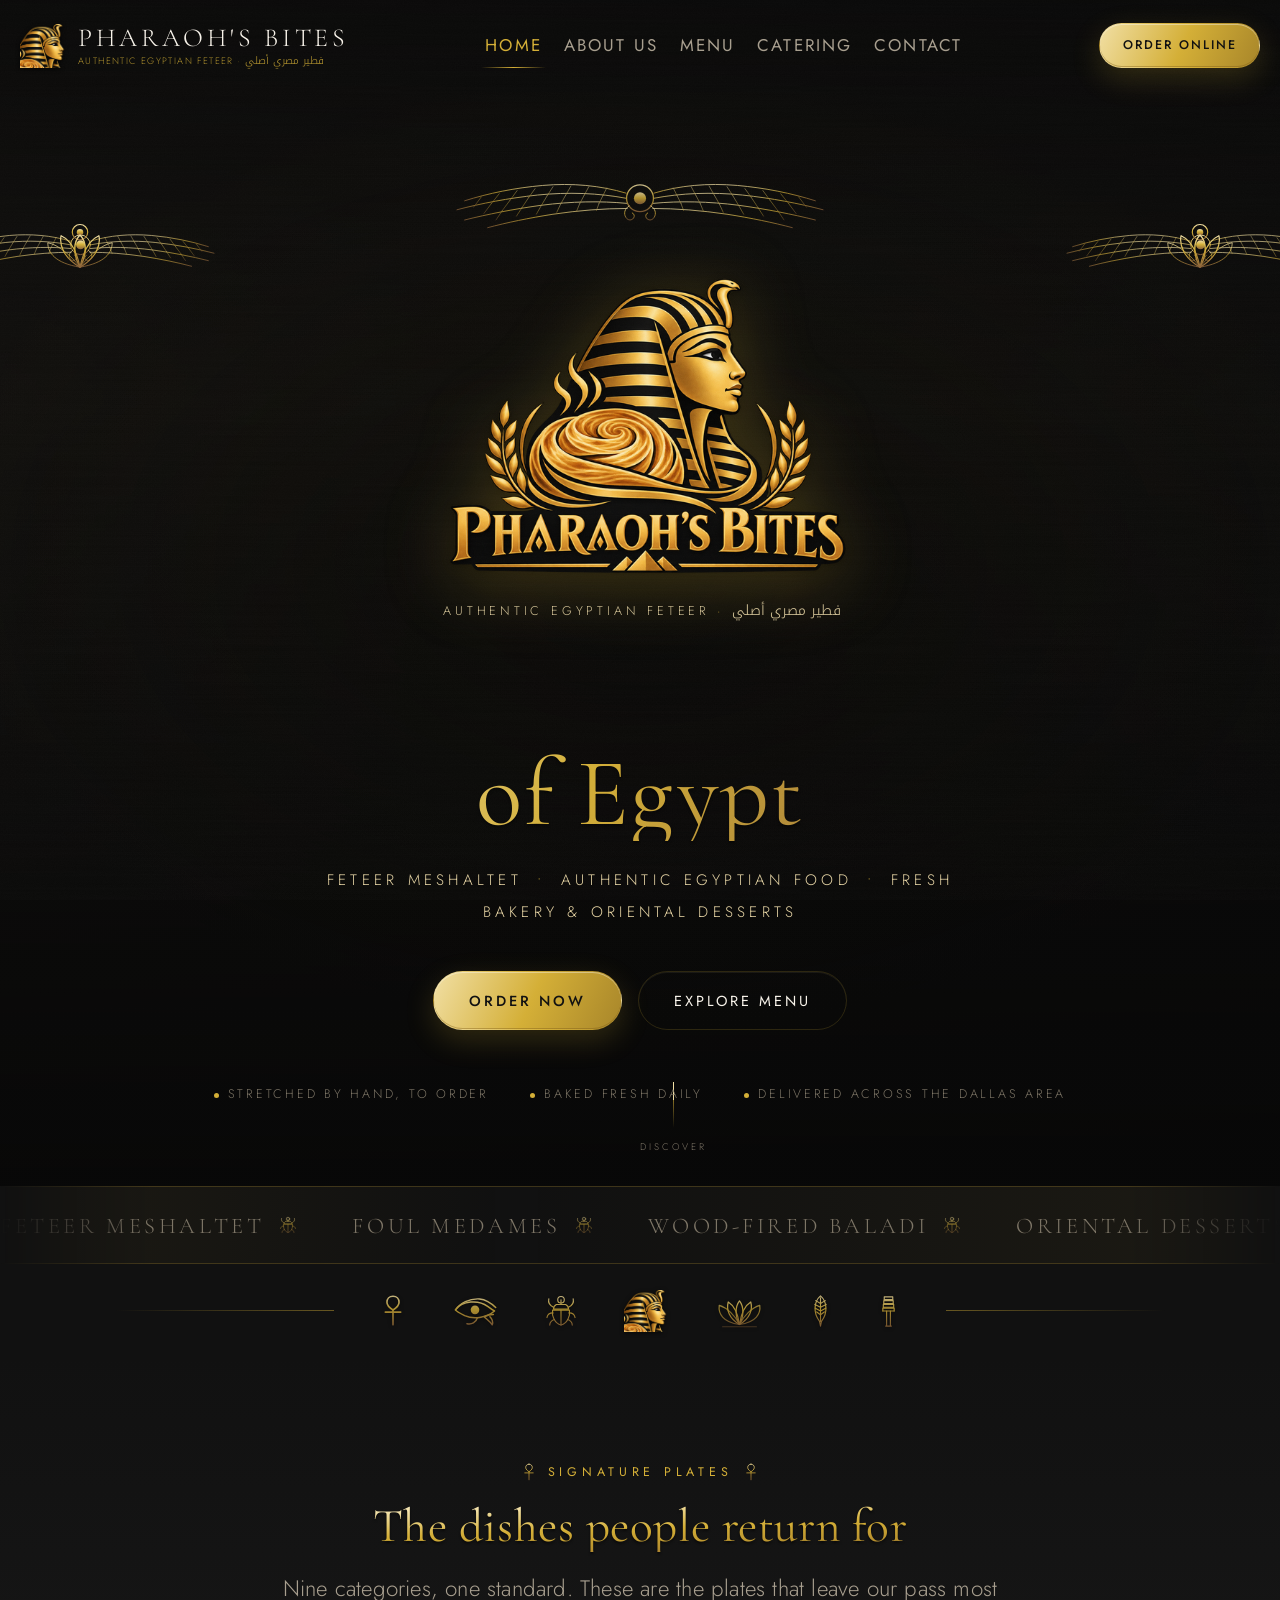
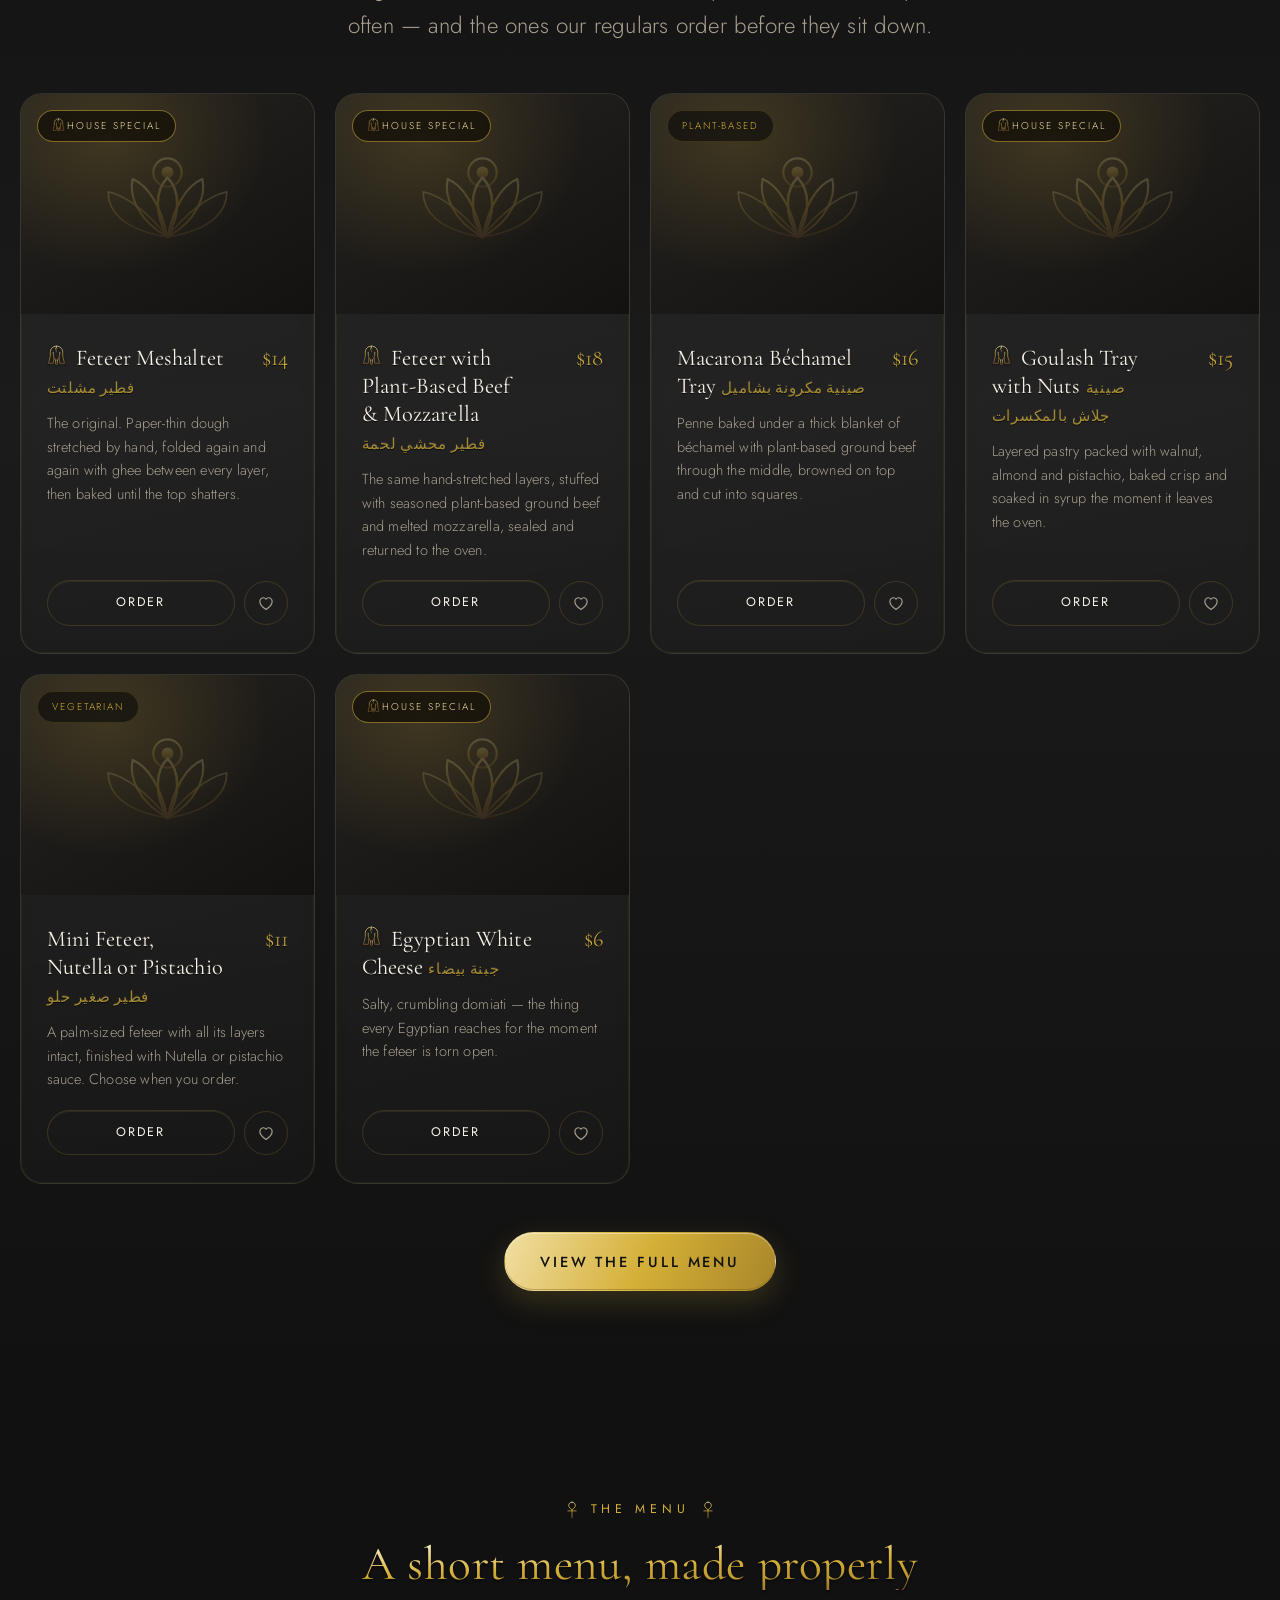
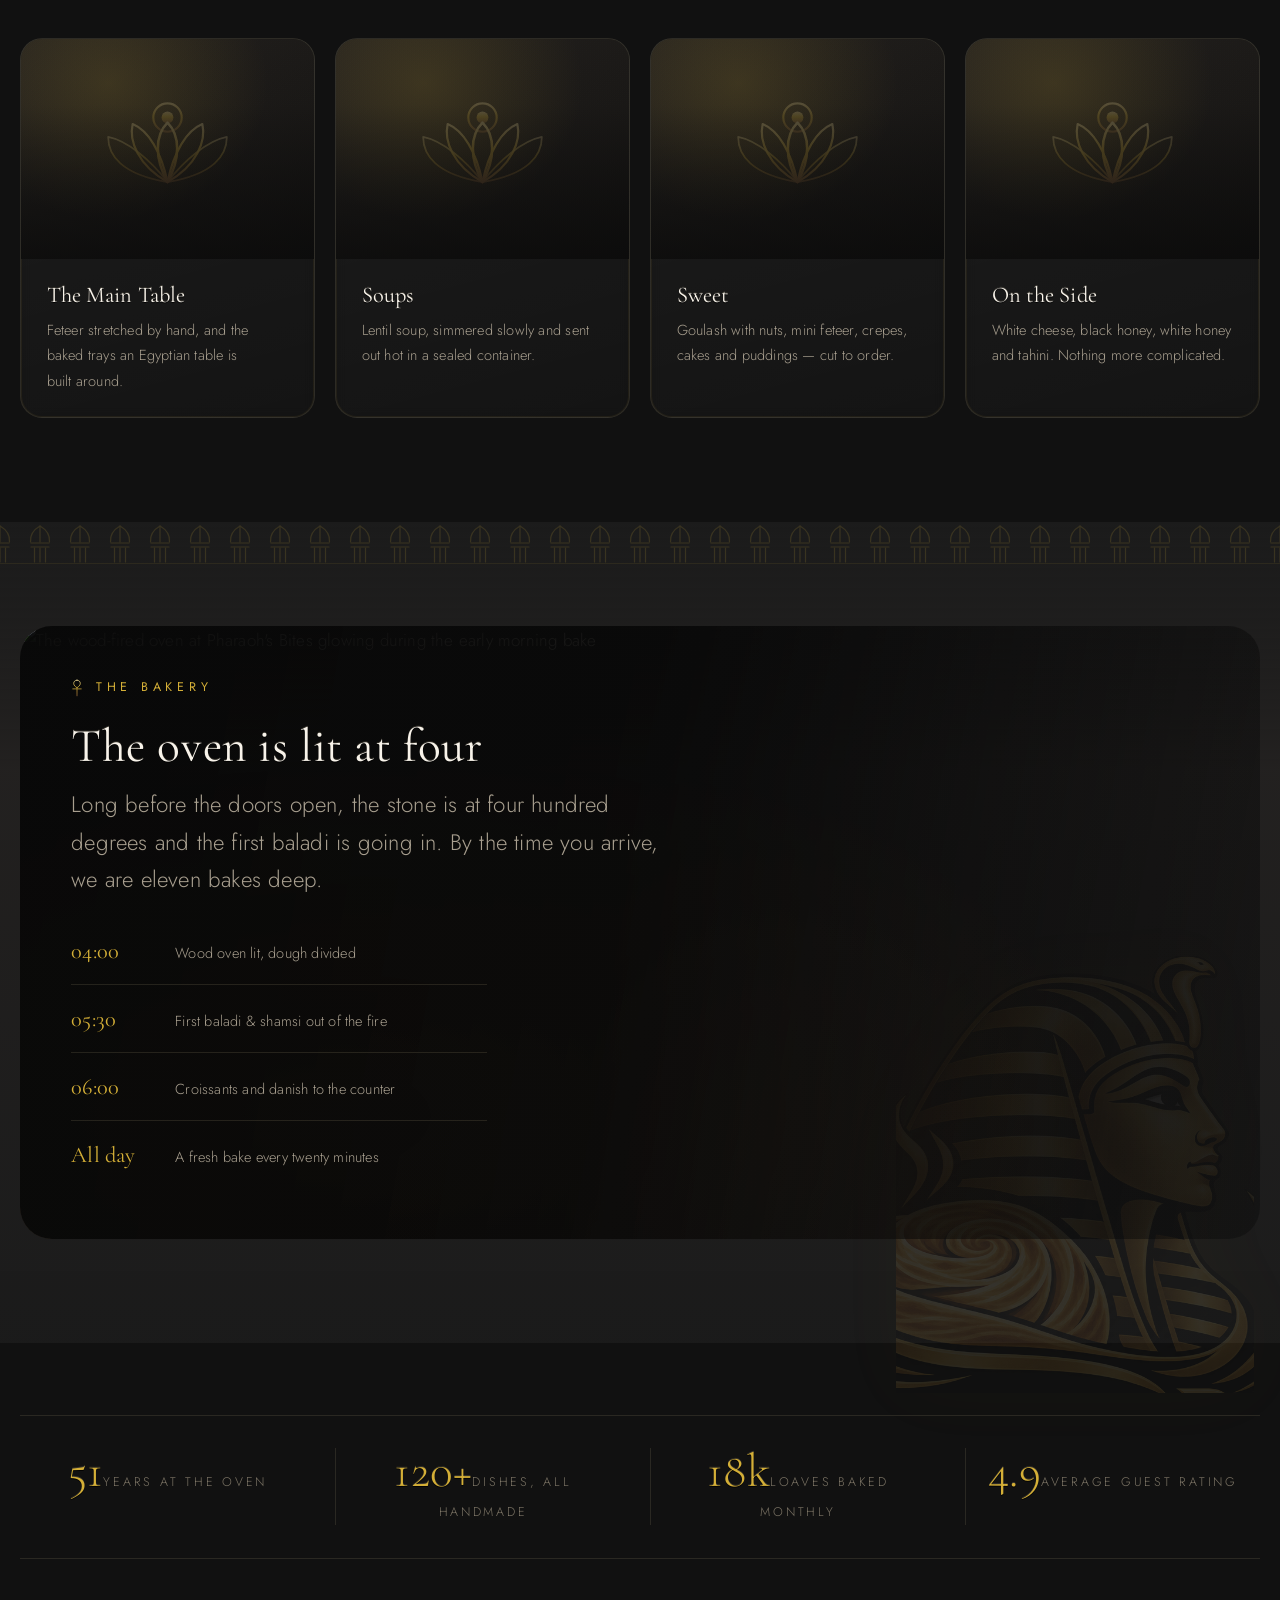
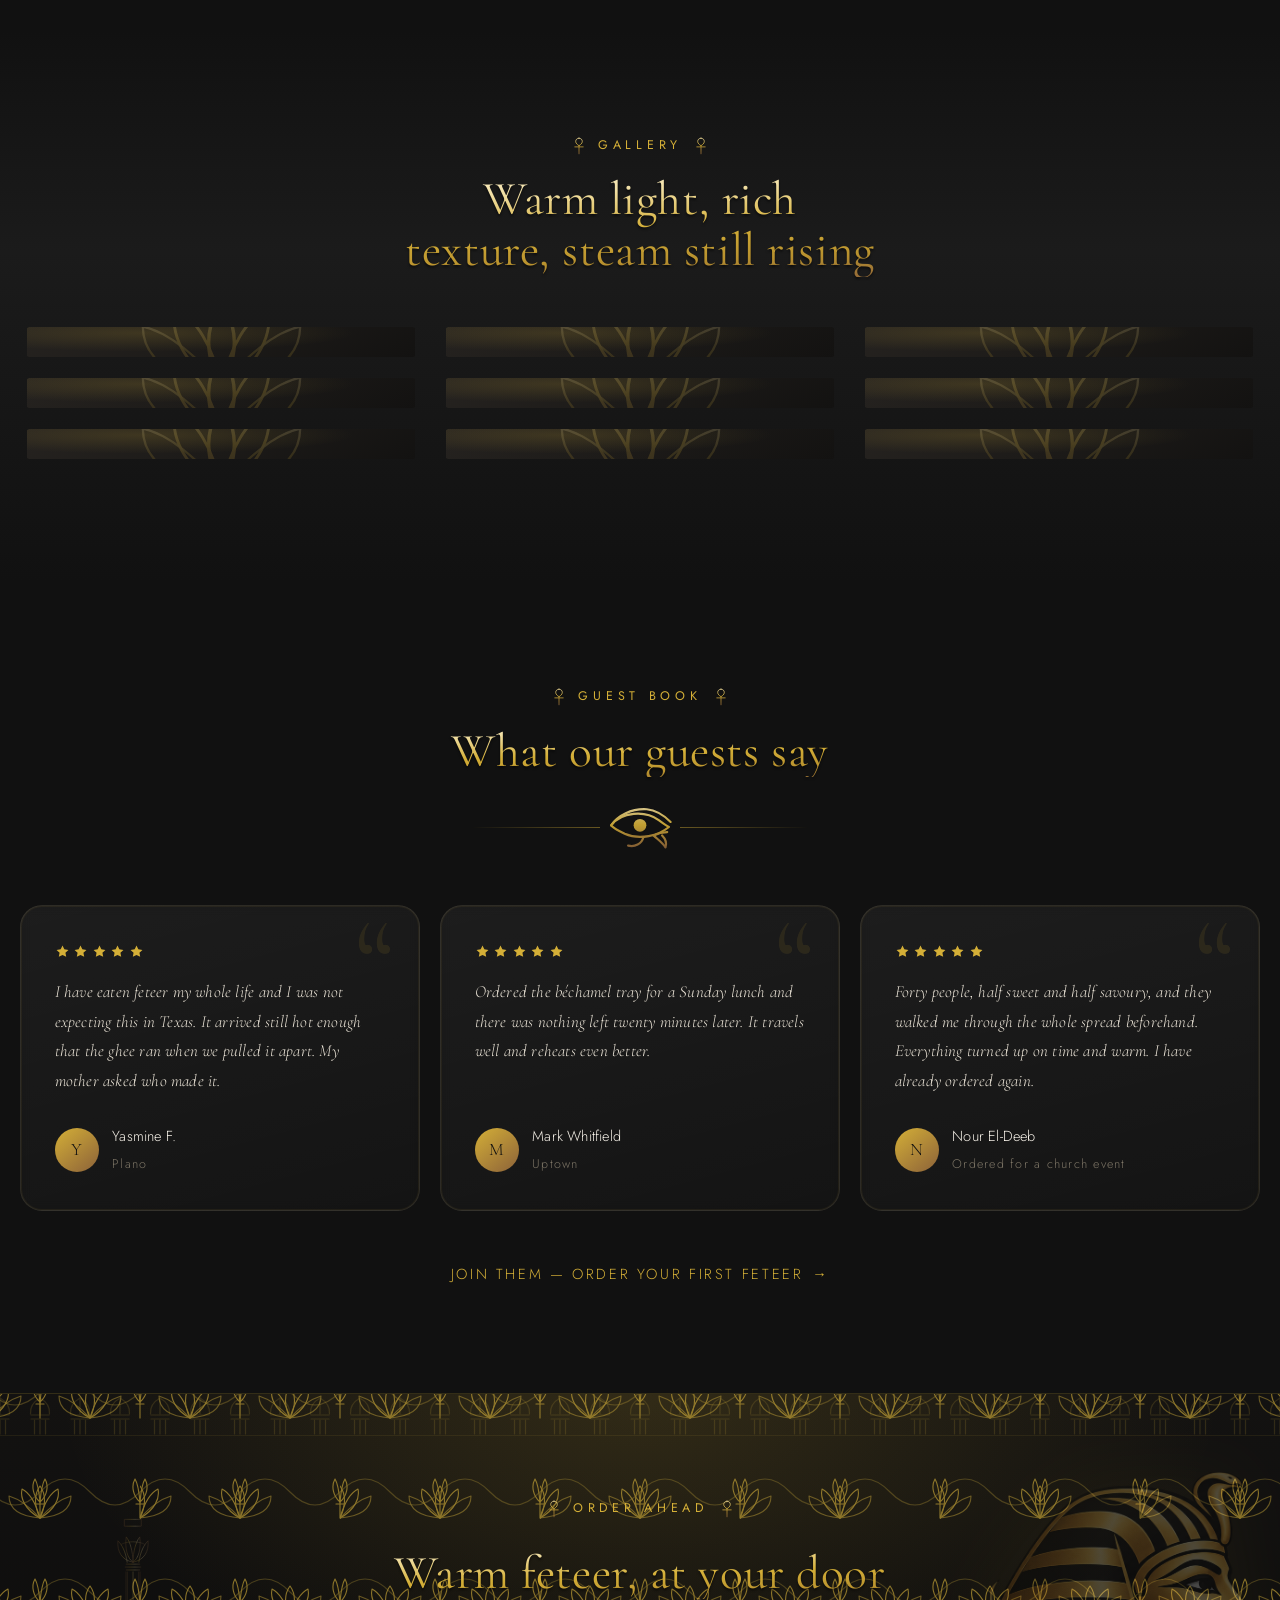
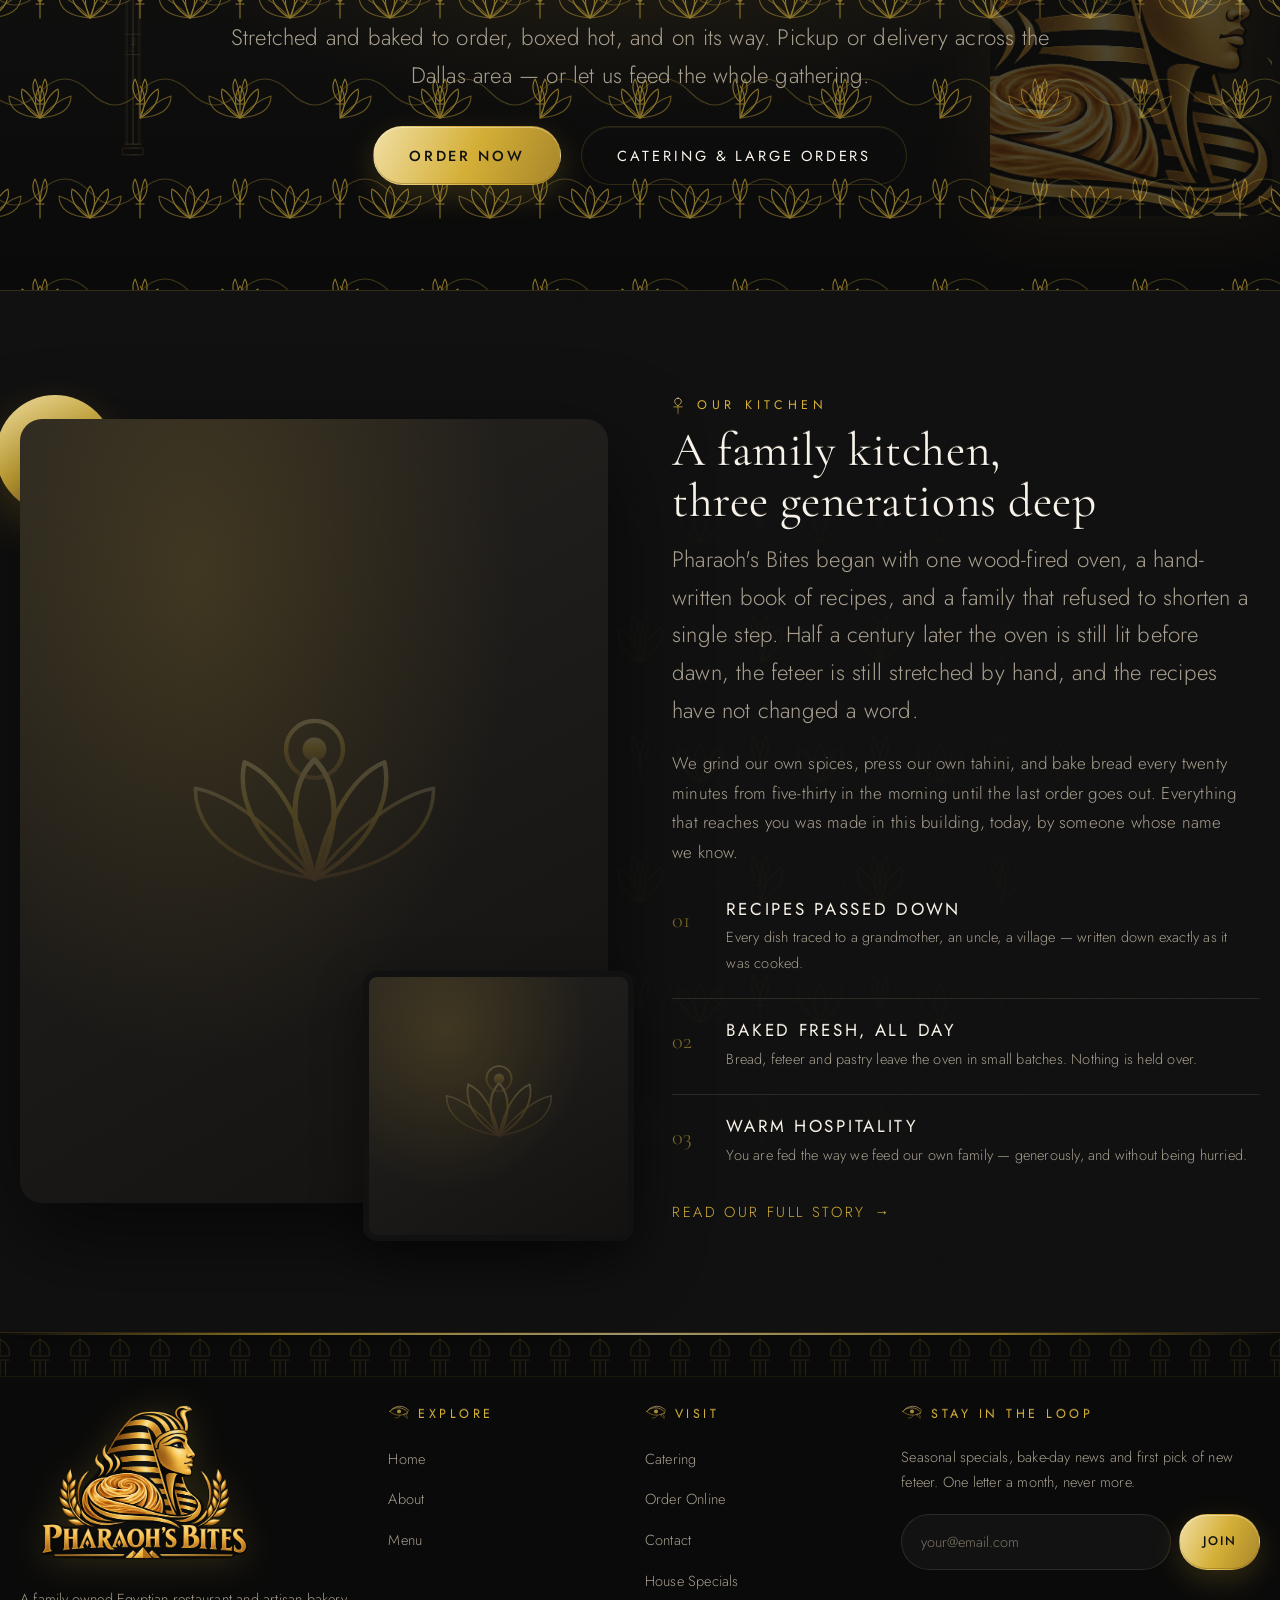
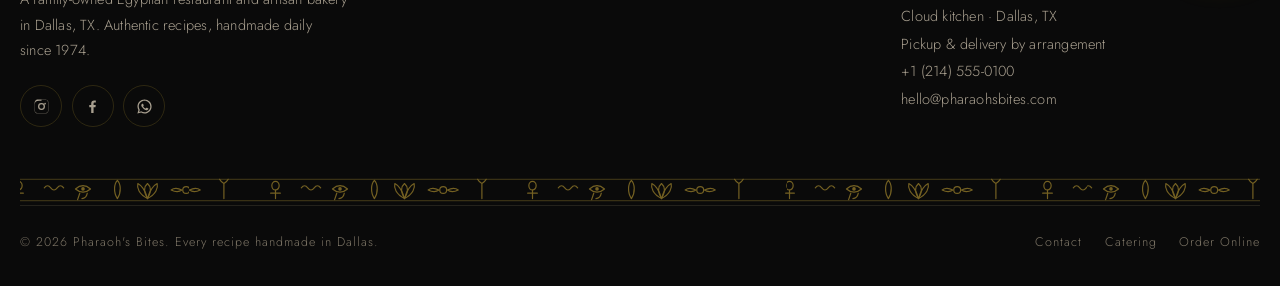
==== index.html @ 314c9cdf "Remove the pharaoh watermark from page banners Co-Authored-By: Claude Opus 5 <noreply@anthropic.com>" ====
<!DOCTYPE html>
<html lang="en">
<head>
<meta charset="utf-8">
<meta name="viewport" content="width=device-width, initial-scale=1">
<title>Pharaoh's Bites | Authentic Egyptian Restaurant &amp; Artisan Bakery in Dallas</title>
<meta name="description" content="Pharaoh's Bites is a family-owned Egyptian restaurant and artisan bakery in Dallas, TX — authentic Egyptian breakfast, hand-stretched feteer meshaltet, fresh baladi bread, oriental desserts and traditional Middle Eastern cuisine. Order online for pickup or delivery.">
<meta name="keywords" content="Egyptian restaurant, Egyptian breakfast, Middle Eastern food, feteer meshaltet, fresh bakery, oriental desserts, authentic Egyptian cuisine, artisan bakery, traditional Egyptian food, Dallas restaurant, Texas">
<meta name="author" content="Pharaoh's Bites">
<meta name="robots" content="index, follow, max-image-preview:large">
<meta name="theme-color" content="#111111">
<link rel="canonical" href="https://www.pharaohsbites.com/">

<meta property="og:type" content="restaurant.restaurant">
<meta property="og:site_name" content="Pharaoh's Bites">
<meta property="og:locale" content="en_US">
<meta property="og:title" content="Pharaoh's Bites | Authentic Egyptian Restaurant &amp; Artisan Bakery">
<meta property="og:description" content="Taste the heart of Egypt. Authentic Egyptian breakfast, artisan bakery and traditional Middle Eastern cuisine — handmade fresh in Dallas, TX.">
<meta property="og:url" content="https://www.pharaohsbites.com/">
<meta property="og:image" content="https://www.pharaohsbites.com/assets/img/og-cover.jpg">
<meta property="og:image:alt" content="A luxury Egyptian breakfast table at Pharaoh's Bites">
<meta name="twitter:card" content="summary_large_image">
<meta name="twitter:title" content="Pharaoh's Bites | Authentic Egyptian Restaurant &amp; Artisan Bakery">
<meta name="twitter:description" content="Authentic Egyptian breakfast, hand-stretched feteer, fresh bread and oriental desserts. Pickup and delivery across the Dallas area.">
<meta name="twitter:image" content="https://www.pharaohsbites.com/assets/img/og-cover.jpg">

<link rel="icon" href="assets/img/brand/favicon-64.png" type="image/png" sizes="64x64">
<link rel="icon" href="assets/img/brand/icon-192.png" type="image/png" sizes="192x192">
<link rel="apple-touch-icon" href="assets/img/brand/apple-touch-icon.png">
<link rel="manifest" href="site.webmanifest">

<link rel="preconnect" href="https://fonts.googleapis.com">
<link rel="preconnect" href="https://fonts.gstatic.com" crossorigin>
<link rel="preconnect" href="https://images.unsplash.com" crossorigin>
<link rel="stylesheet" href="https://fonts.googleapis.com/css2?family=Cormorant+Garamond:ital,wght@0,300;0,400;0,500;1,300;1,400&family=Jost:wght@200;300;400;500&family=Noto+Kufi+Arabic:wght@400;600;700&display=swap">
<link rel="stylesheet" href="assets/css/main.css?v=14">
<link rel="stylesheet" href="assets/css/pages.css?v=14">
<link rel="stylesheet" href="assets/css/pharaonic.css?v=14">

<script type="application/ld+json">
{
  "@context": "https://schema.org",
  "@type": "Restaurant",
  "@id": "https://www.pharaohsbites.com/#restaurant",
  "name": "Pharaoh's Bites",
  "alternateName": "Pharaoh's Bites — Authentic Egyptian Feteer",
  "description": "Family-owned Egyptian restaurant and artisan bakery serving authentic Egyptian breakfast, feteer meshaltet, fresh bread, oriental desserts and traditional Middle Eastern cuisine.",
  "url": "https://www.pharaohsbites.com/",
  "logo": "https://www.pharaohsbites.com/assets/img/brand/logo.svg",
  "image": "https://www.pharaohsbites.com/assets/img/og-cover.jpg",
  "telephone": "+1-214-555-0100",
  "email": "hello@pharaohsbites.com",
  "priceRange": "$$$",
  "servesCuisine": ["Egyptian", "Middle Eastern", "Bakery", "Breakfast"],
  "foundingDate": "1974",
  "address": {
    "@type": "PostalAddress",
    "addressLocality": "Dallas", "addressRegion": "TX",
    "addressCountry": "US"
  },
  "geo": { "@type": "GeoCoordinates", "latitude": 32.7767, "longitude": -96.7970 },
  "hasMenu": "https://www.pharaohsbites.com/menu.html",
  "openingHoursSpecification": [
    { "@type": "OpeningHoursSpecification", "dayOfWeek": ["Sunday","Monday","Tuesday","Wednesday","Thursday"], "opens": "07:00", "closes": "00:00" },
    { "@type": "OpeningHoursSpecification", "dayOfWeek": ["Friday","Saturday"], "opens": "07:00", "closes": "01:00" }
  ],
  "aggregateRating": { "@type": "AggregateRating", "ratingValue": "4.9", "reviewCount": "1284", "bestRating": "5" },
  "sameAs": [
    "https://www.instagram.com/pharaohsbites",
    "https://www.facebook.com/pharaohsbites"
  ]
}
</script>
<script type="application/ld+json">
{
  "@context": "https://schema.org",
  "@type": "WebSite",
  "name": "Pharaoh's Bites",
  "url": "https://www.pharaohsbites.com/",
  "potentialAction": {
    "@type": "SearchAction",
    "target": "https://www.pharaohsbites.com/menu.html?q={search_term_string}",
    "query-input": "required name=search_term_string"
  }
}
</script>
</head>
<body>
<a class="skip-link" href="#main">Skip to content</a>
<div class="scroll-progress" aria-hidden="true"></div>

<header class="site-header">
  <div class="site-header__inner">
    <a class="brand" href="index.html" aria-label="Pharaoh's Bites — home">
      <img class="brand__mark" src="assets/img/brand/mark.png" alt="" width="46" height="44">
      <span class="brand__type">
        <span class="brand__name">PHARAOH'S BITES</span>
        <span class="brand__sub">Authentic Egyptian Feteer <i aria-hidden="true">·</i> <bdi lang="ar" class="ar">فطير مصري أصلي</bdi></span>
      </span>
    </a>

    <nav class="nav" id="primary-nav" aria-label="Primary">
      <a class="nav__link" href="index.html" aria-current="page">Home</a>
      <a class="nav__link" href="about.html">About Us</a>
      <a class="nav__link" href="menu.html">Menu</a>
      <a class="nav__link" href="catering.html">Catering</a>
      <a class="nav__link" href="contact.html">Contact</a>
      <a class="btn btn--gold btn--sm" href="order.html">Order Online</a>
    </nav>

    <div class="header-actions">
      <a class="btn btn--gold btn--sm" href="order.html">Order Online</a>
      <button class="nav-toggle" type="button" aria-expanded="false" aria-controls="primary-nav" aria-label="Open menu">
        <span></span><span></span><span></span>
      </button>
    </div>
  </div>
</header>

<main id="main">

  <!-- ============ HERO ============ -->
  <section class="hero" aria-label="Welcome to Pharaoh's Bites">
    <div class="hero__bg" data-parallax="0.14">
      <img src="https://images.unsplash.com/photo-1590137876181-2a5a7e340308?auto=format&amp;fit=crop&amp;w=2000&amp;q=85"
           alt="Feteer meshaltet resting in thirty hand-stretched golden layers, still warm from the stone"
           width="2000" height="1333" fetchpriority="high" decoding="async">
    </div>
    <div class="hero__scrim"></div>
    <img class="hero__ornament hero__ornament--l floating" src="assets/img/brand/mark.svg" alt="" aria-hidden="true">
    <img class="hero__ornament hero__ornament--r floating floating--slow floating--delay" src="assets/img/brand/mark.svg" alt="" aria-hidden="true">

    <div class="shell">
      <div class="hero__inner">
        <span class="winged-disk" aria-hidden="true"></span>
        <div class="hero__wordmark">
          <img class="hero__emblem" src="assets/img/brand/logo-header.png" alt="Pharaoh&#8217;s Bites" width="640" height="437" fetchpriority="high" decoding="async">
          <span class="hero__wordmark__sub">Authentic Egyptian Feteer <i aria-hidden="true">&middot;</i> <bdi lang="ar" class="ar">فطير مصري أصلي</bdi></span>
        </div>
        <h1>
          <span class="line"><span style="--d:.15s">Taste the Heart</span></span>
          <span class="line"><span style="--d:.32s" class="gold-text">of Egypt</span></span>
        </h1>
        <p class="hero__sub">
          Feteer Meshaltet <span class="sep">•</span> Authentic Egyptian Food <span class="sep">•</span> Fresh Bakery &amp; Oriental Desserts
        </p>
        <div class="hero__cta">
          <a class="btn btn--gold" href="order.html">Order Now</a>
          <a class="btn" href="menu.html">Explore Menu</a>
        </div>
        <p class="hero__meta">
          <span>Stretched by hand, to order</span>
          <span>Baked fresh daily</span>
          <span>Delivered across the Dallas area</span>
        </p>
      </div>
    </div>

    <a class="hero__scroll" href="#featured" aria-label="Scroll to content">
      <i aria-hidden="true"></i>
      <span>Discover</span>
    </a>
  </section>

  <!-- ============ TRUST MARQUEE ============ -->
  <div class="marquee" aria-hidden="true">
    <div class="marquee__track">
      <span class="marquee__item">Feteer Meshaltet</span>
      <span class="marquee__item">Foul Medames</span>
      <span class="marquee__item">Wood-Fired Baladi</span>
      <span class="marquee__item">Oriental Desserts</span>
      <span class="marquee__item">Turkish Coffee</span>
      <span class="marquee__item">Handmade Daily</span>
      <span class="marquee__item">Feteer Meshaltet</span>
      <span class="marquee__item">Foul Medames</span>
      <span class="marquee__item">Wood-Fired Baladi</span>
      <span class="marquee__item">Oriental Desserts</span>
      <span class="marquee__item">Turkish Coffee</span>
      <span class="marquee__item">Handmade Daily</span>
    </div>
  </div>
  <div class="glyph-strip" aria-hidden="true">
    <span class="g-ankh"></span><span class="g-eye"></span><span class="g-scarab"></span><span class="g-pharaoh"></span><span class="g-lotus"></span><span class="g-feather"></span><span class="g-djed"></span>
  </div>

  <!-- ============ FEATURED DISHES ============ -->
  <section class="section section--alt" id="featured" aria-labelledby="featured-title">
    <div class="shell">
      <div class="section-head section-head--center">
        <p class="eyebrow is-centered">Signature Plates</p>
        <h2 id="featured-title">The dishes people return for</h2>
        <p class="lead">Nine categories, one standard. These are the plates that leave our pass most often — and the ones our regulars order before they sit down.</p>
      </div>
      <div class="grid grid-3" data-featured="6" data-stagger="110"></div>
      <div class="center mt-5">
        <a class="btn btn--gold" href="menu.html">View the Full Menu</a>
      </div>
    </div>
  </section>

  <!-- ============ CATEGORIES ============ -->
  <section class="section">
    <div class="shell">
      <div class="section-head section-head--center">
        <p class="eyebrow is-centered">The Menu</p>
        <h2>A short menu, made properly</h2>
      </div>
      <div class="grid grid-4" data-stagger="80">
        <a class="card" href="menu.html#mains" data-reveal="scale">
          <div class="media media--4x3 zoom"><img data-src="https://images.unsplash.com/photo-1590137876181-2a5a7e340308?auto=format&amp;fit=crop&amp;w=800&amp;q=80" alt="Feteer meshaltet in hand-stretched golden layers" loading="lazy" decoding="async"><span class="media__veil"></span></div>
          <div class="feature" style="padding:1.5rem 1.6rem"><h3>The Main Table</h3><p>Feteer stretched by hand, and the baked trays an Egyptian table is built around.</p></div>
        </a>
        <a class="card" href="menu.html#soups" data-reveal="scale">
          <div class="media media--4x3 zoom"><img data-src="https://images.unsplash.com/photo-1547592166-23ac45744acd?auto=format&amp;fit=crop&amp;w=800&amp;q=80" alt="A bowl of Egyptian lentil soup finished with cumin and lemon" loading="lazy" decoding="async"><span class="media__veil"></span></div>
          <div class="feature" style="padding:1.5rem 1.6rem"><h3>Soups</h3><p>Lentil soup, simmered slowly and sent out hot in a sealed container.</p></div>
        </a>
        <a class="card" href="menu.html#desserts" data-reveal="scale">
          <div class="media media--4x3 zoom"><img data-src="https://images.unsplash.com/photo-1519915028121-7d3463d20b13?auto=format&amp;fit=crop&amp;w=800&amp;q=80" alt="Goulash pastry layered with nuts and soaked in syrup" loading="lazy" decoding="async"><span class="media__veil"></span></div>
          <div class="feature" style="padding:1.5rem 1.6rem"><h3>Sweet</h3><p>Goulash with nuts, mini feteer, crepes, cakes and puddings — cut to order.</p></div>
        </a>
        <a class="card" href="menu.html#sides" data-reveal="scale">
          <div class="media media--4x3 zoom"><img data-src="https://images.unsplash.com/photo-1452195100486-9cc805987862?auto=format&amp;fit=crop&amp;w=800&amp;q=80" alt="Egyptian white cheese served beside honey" loading="lazy" decoding="async"><span class="media__veil"></span></div>
          <div class="feature" style="padding:1.5rem 1.6rem"><h3>On the Side</h3><p>White cheese, black honey, white honey and tahini. Nothing more complicated.</p></div>
        </a>
      </div>
    </div>
  </section>

  <!-- ============ BAKERY BAND ============ -->
  <section class="section section--stone" aria-labelledby="bakery-title">
    <div class="shell">
      <div class="oven-panel" data-reveal>
        <img data-src="https://images.unsplash.com/photo-1517433670267-08bbd4be890f?auto=format&amp;fit=crop&amp;w=1800&amp;q=82" alt="The wood-fired oven at Pharaoh's Bites glowing during the early morning bake" loading="lazy" decoding="async">
        <div class="oven-panel__body">
          <p class="eyebrow">The Bakery</p>
          <h2 id="bakery-title" class="mt-2">The oven is lit at four</h2>
          <p class="lead mt-2">
            Long before the doors open, the stone is at four hundred degrees and the first
            baladi is going in. By the time you arrive, we are eleven bakes deep.
          </p>
          <div class="bake-times mt-4" style="max-width:26rem">
            <div class="bake-time"><b>04:00</b><span>Wood oven lit, dough divided</span></div>
            <div class="bake-time"><b>05:30</b><span>First baladi &amp; shamsi out of the fire</span></div>
            <div class="bake-time"><b>06:00</b><span>Croissants and danish to the counter</span></div>
            <div class="bake-time"><b>All day</b><span>A fresh bake every twenty minutes</span></div>
          </div>
        </div>
      </div>
    </div>
  </section>

  <!-- ============ STATS ============ -->
  <section class="section section--tight">
    <div class="shell">
      <div class="stats" data-stagger="90">
        <div class="stat" data-reveal><span class="stat__num" data-count="51">0</span><span class="stat__label">Years at the oven</span></div>
        <div class="stat" data-reveal><span class="stat__num" data-count="120" data-suffix="+">0</span><span class="stat__label">Dishes, all handmade</span></div>
        <div class="stat" data-reveal><span class="stat__num" data-count="18" data-suffix="k">0</span><span class="stat__label">Loaves baked monthly</span></div>
        <div class="stat" data-reveal><span class="stat__num">4.9</span><span class="stat__label">Average guest rating</span></div>
      </div>
    </div>
  </section>

  <!-- ============ GALLERY PREVIEW ============ -->
  <section class="section section--alt" aria-labelledby="gallery-title">
    <div class="shell">
      <div class="section-head section-head--center">
        <p class="eyebrow is-centered">Gallery</p>
        <h2 id="gallery-title">Warm light, rich texture, steam still rising</h2>
      </div>
      <div class="masonry" data-gallery="9"></div>
    </div>
  </section>

  <!-- ============ REVIEWS ============ -->
  <section class="section" aria-labelledby="reviews-title">
    <div class="shell">
      <div class="section-head section-head--center">
        <p class="eyebrow is-centered">Guest Book</p>
        <h2 id="reviews-title">What our guests say</h2>
        <div class="rule rule--eye"><span class="rule__mark"></span></div>
      </div>
      <div class="grid grid-3" data-reviews="3" data-stagger="110"></div>
      <div class="center mt-5"><a class="link-arrow" href="order.html">Join them — order your first feteer <span aria-hidden="true">&rarr;</span></a></div>
    </div>
  </section>

  <!-- ============ CTA BAND ============ -->
  <section class="cta-band">
    <div class="shell shell--narrow">
      <p class="eyebrow is-centered" data-reveal>Order Ahead</p>
      <h2 class="mt-3" data-reveal>Warm feteer, at your door</h2>
      <p class="lead mt-3" data-reveal>
        Stretched and baked to order, boxed hot, and on its way. Pickup or delivery
        across the Dallas area &mdash; or let us feed the whole gathering.
      </p>
      <div class="flex gap-3 justify-center wrap mt-4" data-reveal>
        <a class="btn btn--gold" href="order.html">Order Now</a>
        <a class="btn" href="catering.html">Catering &amp; Large Orders</a>
      </div>
    </div>
  </section>
  <!-- ============ WELCOME / ABOUT ============ -->
  <section class="section" id="welcome">
    <div class="lotus-field" aria-hidden="true"></div>
    <div class="shell split">
      <div class="story-media relative" data-reveal="left">
        <div class="badge-est"><b>1974</b><small>Est.</small></div>
        <div class="story-media__main media media--3x4 zoom">
          <img data-src="https://images.unsplash.com/photo-1577219491135-ce391730fb2c?auto=format&amp;fit=crop&amp;w=1100&amp;q=82"
               alt="A Pharaoh's Bites baker stretching feteer meshaltet dough by hand in the warm light of the bakery" loading="lazy" decoding="async" width="1100" height="1466">
        </div>
        <div class="story-media__inset media media--1x1 zoom">
          <img data-src="https://images.unsplash.com/photo-1549931319-a545dcf3bc73?auto=format&amp;fit=crop&amp;w=700&amp;q=82"
               alt="Freshly baked baladi bread stacked warm from the wood-fired oven" loading="lazy" decoding="async" width="700" height="700">
        </div>
      </div>

      <div data-reveal="right">
        <p class="eyebrow">Our Kitchen</p>
        <h2>A family kitchen,<br>three generations deep</h2>
        <p class="lead mt-2">
          Pharaoh's Bites began with one wood-fired oven, a hand-written book of recipes, and a family
          that refused to shorten a single step. Half a century later the oven is still lit before
          dawn, the feteer is still stretched by hand, and the recipes have not changed a word.
        </p>
        <p class="muted mt-3">
          We grind our own spices, press our own tahini, and bake bread every twenty minutes from
          five-thirty in the morning until the last order goes out. Everything that reaches you was
          made in this building, today, by someone whose name we know.
        </p>
        <div class="pillar-list mt-4">
          <div class="pillar">
            <span class="pillar__n">01</span>
            <div><h3>Recipes Passed Down</h3><p>Every dish traced to a grandmother, an uncle, a village — written down exactly as it was cooked.</p></div>
          </div>
          <div class="pillar">
            <span class="pillar__n">02</span>
            <div><h3>Baked Fresh, All Day</h3><p>Bread, feteer and pastry leave the oven in small batches. Nothing is held over.</p></div>
          </div>
          <div class="pillar">
            <span class="pillar__n">03</span>
            <div><h3>Warm Hospitality</h3><p>You are fed the way we feed our own family — generously, and without being hurried.</p></div>
          </div>
        </div>
        <a class="link-arrow mt-4" href="about.html">Read our full story <span aria-hidden="true">&rarr;</span></a>
      </div>
    </div>
  </section>

</main>

<!-- ============ LIGHTBOX ============ -->
<div class="lightbox" role="dialog" aria-modal="true" aria-label="Gallery image viewer" aria-hidden="true">
  <button class="lb-btn lb-close" type="button" aria-label="Close gallery"><svg viewBox="0 0 24 24"><path d="M6 6l12 12M18 6L6 18"/></svg></button>
  <button class="lb-btn lb-prev" type="button" aria-label="Previous image"><svg viewBox="0 0 24 24"><path d="M15 5l-7 7 7 7"/></svg></button>
  <button class="lb-btn lb-next" type="button" aria-label="Next image"><svg viewBox="0 0 24 24"><path d="M9 5l7 7-7 7"/></svg></button>
  <figure>
    <img data-lb-img src="" alt="">
    <figcaption><small data-lb-cat></small><span data-lb-title></span></figcaption>
  </figure>
</div>

<button class="to-top" type="button" aria-label="Back to top"><svg viewBox="0 0 24 24"><path d="M12 19V5M5 12l7-7 7 7"/></svg></button>

<!-- ============ FOOTER ============ -->
<footer class="site-footer">
  <div class="shell">
    <div class="footer-grid">
      <div>
        <img class="footer-logo" src="assets/img/brand/logo-header.png" alt="Pharaoh&#8217;s Bites" width="240" height="164" loading="lazy">
        <p class="muted" style="font-size:var(--step--1);max-width:24rem">
          A family-owned Egyptian restaurant and artisan bakery in Dallas, TX.
          Authentic recipes, handmade daily since 1974.
        </p>
        <div class="socials">
          <a class="social" href="https://www.instagram.com/pharaohsbites" aria-label="Pharaoh's Bites on Instagram" rel="noopener" target="_blank"><svg viewBox="0 0 24 24"><path d="M12 2.2c3.2 0 3.6 0 4.9.07 1.2.06 1.8.25 2.2.41.6.22 1 .49 1.4.9.4.4.68.8.9 1.4.17.4.36 1 .41 2.2.06 1.3.07 1.7.07 4.9s0 3.6-.07 4.9c-.05 1.2-.24 1.8-.41 2.2a3.9 3.9 0 0 1-.9 1.4c-.4.4-.8.68-1.4.9-.4.17-1 .36-2.2.41-1.3.06-1.7.07-4.9.07s-3.6 0-4.9-.07c-1.2-.05-1.8-.24-2.2-.41a3.9 3.9 0 0 1-1.4-.9 3.9 3.9 0 0 1-.9-1.4c-.16-.4-.35-1-.41-2.2C2.2 15.6 2.2 15.2 2.2 12s0-3.6.07-4.9c.06-1.2.25-1.8.41-2.2.22-.6.49-1 .9-1.4.4-.4.8-.68 1.4-.9.4-.16 1-.35 2.2-.41C8.4 2.2 8.8 2.2 12 2.2Zm0 1.8c-3.1 0-3.5 0-4.8.07-1.1.05-1.7.24-2.1.39-.5.2-.9.44-1.3.84-.4.4-.64.8-.84 1.3-.15.4-.34 1-.39 2.1C2.5 8.5 2.5 8.9 2.5 12s0 3.5.07 4.8c.05 1.1.24 1.7.39 2.1.2.5.44.9.84 1.3.4.4.8.64 1.3.84.4.15 1 .34 2.1.39 1.3.07 1.7.07 4.8.07s3.5 0 4.8-.07c1.1-.05 1.7-.24 2.1-.39.5-.2.9-.44 1.3-.84.4-.4.64-.8.84-1.3.15-.4.34-1 .39-2.1.07-1.3.07-1.7.07-4.8s0-3.5-.07-4.8c-.05-1.1-.24-1.7-.39-2.1a3.5 3.5 0 0 0-.84-1.3 3.5 3.5 0 0 0-1.3-.84c-.4-.15-1-.34-2.1-.39-1.3-.07-1.7-.07-4.8-.07Zm0 3.1a4.9 4.9 0 1 1 0 9.8 4.9 4.9 0 0 1 0-9.8Zm0 1.8a3.1 3.1 0 1 0 0 6.2 3.1 3.1 0 0 0 0-6.2Zm5.1-2.1a1.15 1.15 0 1 1 0 2.3 1.15 1.15 0 0 1 0-2.3Z"/></svg></a>
          <a class="social" href="https://www.facebook.com/pharaohsbites" aria-label="Pharaoh's Bites on Facebook" rel="noopener" target="_blank"><svg viewBox="0 0 24 24"><path d="M13.5 21v-8h2.7l.4-3.1h-3.1V7.9c0-.9.25-1.5 1.55-1.5H16.7V3.6c-.3 0-1.3-.13-2.45-.13-2.42 0-4.08 1.48-4.08 4.2v2.34H7.45V13h2.72v8h3.33Z"/></svg></a>
          <a class="social" href="https://wa.me/12145550100" aria-label="Message Pharaoh's Bites on WhatsApp" rel="noopener" target="_blank"><svg viewBox="0 0 24 24"><path d="M12.04 2c-5.5 0-9.96 4.46-9.96 9.96 0 1.76.46 3.47 1.34 4.98L2 22l5.2-1.36a9.9 9.9 0 0 0 4.84 1.24h.01c5.5 0 9.96-4.46 9.96-9.96 0-2.66-1.04-5.16-2.92-7.04A9.88 9.88 0 0 0 12.04 2Zm0 1.8c2.18 0 4.23.85 5.77 2.4a8.1 8.1 0 0 1 2.39 5.76c0 4.5-3.66 8.16-8.16 8.16a8.15 8.15 0 0 1-4.15-1.14l-.3-.18-3.08.8.82-3-.19-.31a8.1 8.1 0 0 1-1.25-4.33c0-4.5 3.66-8.16 8.15-8.16Zm-3.1 4.2c-.16 0-.42.06-.64.3-.22.24-.85.83-.85 2.03s.87 2.35 1 2.51c.12.16 1.7 2.7 4.2 3.68 2.07.82 2.5.65 2.95.61.45-.04 1.44-.59 1.65-1.16.2-.57.2-1.05.14-1.16-.06-.1-.22-.16-.46-.28-.24-.12-1.44-.71-1.66-.79-.22-.08-.38-.12-.55.12-.16.24-.62.79-.76.95-.14.16-.28.18-.52.06-.24-.12-1.02-.38-1.95-1.2-.72-.64-1.2-1.44-1.35-1.68-.14-.24-.01-.37.11-.49.11-.11.24-.28.36-.42.12-.14.16-.24.24-.4.08-.16.04-.3-.02-.42-.06-.12-.54-1.32-.76-1.8-.18-.4-.37-.4-.54-.41h-.46Z"/></svg></a>
        </div>
      </div>

      <nav aria-label="Footer">
        <h2 class="footer-title">Explore</h2>
        <ul class="footer-list">
          <li><a href="index.html">Home</a></li>
          <li><a href="about.html">About</a></li>
          <li><a href="menu.html">Menu</a></li>
        </ul>
      </nav>

      <nav aria-label="Footer secondary">
        <h2 class="footer-title">Visit</h2>
        <ul class="footer-list">
          <li><a href="catering.html">Catering</a></li>
          <li><a href="order.html">Order Online</a></li>
          <li><a href="contact.html">Contact</a></li>
          <li><a href="menu.html#mains">House Specials</a></li>
        </ul>
      </nav>

      <div>
        <h2 class="footer-title">Stay in the Loop</h2>
        <p class="muted" style="font-size:var(--step--1)">
          Seasonal specials, bake-day news and first pick of new feteer. One letter a month, never more.
        </p>
        <form class="newsletter" data-newsletter novalidate>
          <label class="visually-hidden" for="nl-email">Email address</label>
          <input id="nl-email" type="email" name="email" placeholder="your@email.com" autocomplete="email" required>
          <button class="btn btn--gold btn--sm" type="submit">Join</button>
        </form>
        <address class="footer-contact mt-4" style="font-style:normal;font-size:var(--step--1);line-height:1.9;color:var(--text-muted)">
          Cloud kitchen &middot; Dallas, TX<br>Pickup &amp; delivery by arrangement<br>
          <a href="tel:+12145550100">+1 (214) 555-0100</a><br>
          <a href="mailto:hello@pharaohsbites.com">hello@pharaohsbites.com</a>
        </address>
      </div>
    </div>

    <div class="glyph-band" aria-hidden="true"></div>

    <div class="footer-bottom">
      <p>&copy; <span data-year>2026</span> Pharaoh's Bites. Every recipe handmade in Dallas.</p>
      <nav aria-label="Legal">
        <a href="contact.html">Contact</a>
        <a href="catering.html">Catering</a>
        <a href="order.html">Order Online</a>
      </nav>
    </div>
  </div>
</footer>

<script src="assets/js/config.js?v=14"></script>
<script src="assets/js/data.js?v=14"></script>
<script src="assets/js/main.js?v=14" defer></script>
</body>
</html>
---- assets/css/main.css ----
/* ==========================================================================
   PHARAOH'S BITES — Core design system
   1. Tokens
   2. Reset & base
   3. Typography
   4. Layout primitives
   5. Ornaments (Pharaonic detail)
   6. Buttons & links
   7. Header / navigation
   8. Footer
   9. Cards & media
   10. Forms
   11. Animation & motion
   12. Utilities
   ========================================================================== */

/* 1. TOKENS ------------------------------------------------------------- */
:root {
  /* Brand palette */
  --gold:          #d4af37;
  --gold-light:    #f1dfa4;
  --gold-deep:     #a8862a;
  --bronze:        #8c6239;
  --black:         #111111;
  --charcoal:      #1b1b1b;
  --charcoal-2:    #232120;
  --sand:          #e7d5a5;
  --ivory:         #f8f3ea;
  --emerald:       #14413a;
  --emerald-light: #1e5f54;
  --brown:         #4a3626;

  /* Semantic */
  --bg:            var(--black);
  --bg-alt:        var(--charcoal);
  --bg-raised:     #1f1d1b;
  --surface:       rgba(255, 255, 255, .034);
  --surface-2:     rgba(255, 255, 255, .055);
  --line:          rgba(212, 175, 55, .18);
  --line-soft:     rgba(231, 213, 165, .12);
  --text:          #ece5d8;
  --text-muted:    #a89f8f;
  --text-dim:      #7d7566;

  /* Type */
  --font-display: "Cormorant Garamond", "Trajan Pro", "Times New Roman", Georgia, serif;
  --font-body:    "Jost", "Helvetica Neue", -apple-system, BlinkMacSystemFont, "Segoe UI", Arial, sans-serif;

  --step--2: clamp(.72rem, .7rem + .1vw, .78rem);
  --step--1: clamp(.82rem, .79rem + .15vw, .92rem);
  --step-0:  clamp(.98rem, .94rem + .2vw, 1.06rem);
  --step-1:  clamp(1.18rem, 1.1rem + .4vw, 1.4rem);
  --step-2:  clamp(1.5rem, 1.32rem + .9vw, 2.1rem);
  --step-3:  clamp(1.95rem, 1.6rem + 1.7vw, 3.1rem);
  --step-4:  clamp(2.5rem, 1.9rem + 3vw, 4.6rem);
  --step-5:  clamp(3rem, 2rem + 5vw, 7rem);

  /* Space */
  --sp-1: .5rem;  --sp-2: .875rem; --sp-3: 1.25rem; --sp-4: 2rem;
  --sp-5: 3rem;   --sp-6: 4.5rem;  --sp-7: 6.5rem;  --sp-8: 9rem;

  /* Shape */
  --r-sm: 6px;  --r-md: 14px;  --r-lg: 22px;  --r-xl: 32px;  --r-pill: 999px;

  /* Elevation */
  --shadow-sm: 0 4px 18px rgba(0, 0, 0, .35);
  --shadow-md: 0 18px 48px rgba(0, 0, 0, .45);
  --shadow-lg: 0 34px 90px rgba(0, 0, 0, .58);
  --glow:      0 0 0 1px rgba(212, 175, 55, .35), 0 14px 44px rgba(212, 175, 55, .16);

  /* Motion */
  --ease:      cubic-bezier(.22, .61, .36, 1);
  --ease-out:  cubic-bezier(.16, 1, .3, 1);
  --dur:       .5s;

  --shell: 1280px;
  --shell-narrow: 880px;
  --header-h: 92px;
}

/* 2. RESET & BASE -------------------------------------------------------- */
*, *::before, *::after { box-sizing: border-box; }

* { margin: 0; }

html {
  -webkit-text-size-adjust: 100%;
  scroll-behavior: smooth;
  scroll-padding-top: calc(var(--header-h) + 1rem);
}

body {
  background: var(--bg);
  color: var(--text);
  font-family: var(--font-body);
  font-size: var(--step-0);
  font-weight: 300;
  line-height: 1.75;
  letter-spacing: .012em;
  -webkit-font-smoothing: antialiased;
  -moz-osx-font-smoothing: grayscale;
  overflow-x: hidden;
  min-height: 100vh;
}

body::before {
  /* Sandstone grain — sits under everything, costs nothing */
  content: "";
  position: fixed;
  inset: 0;
  z-index: 0;
  pointer-events: none;
  opacity: .5;
  background-image:
    radial-gradient(circle at 18% 12%, rgba(140, 98, 57, .16), transparent 42%),
    radial-gradient(circle at 84% 78%, rgba(212, 175, 55, .07), transparent 46%);
}

body.nav-open { overflow: hidden; }

img, svg, video { display: block; max-width: 100%; height: auto; }

a { color: inherit; text-decoration: none; }

button, input, select, textarea { font: inherit; color: inherit; }

button { background: none; border: 0; cursor: pointer; }

ul, ol { list-style: none; padding: 0; }

:focus-visible {
  outline: 2px solid var(--gold);
  outline-offset: 3px;
  border-radius: 3px;
}

::selection { background: var(--gold); color: var(--black); }

/* Custom scrollbar */
::-webkit-scrollbar { width: 11px; }
::-webkit-scrollbar-track { background: var(--black); }
::-webkit-scrollbar-thumb {
  background: linear-gradient(var(--gold-deep), var(--bronze));
  border-radius: 99px;
  border: 3px solid var(--black);
}

.skip-link {
  position: absolute;
  left: 50%;
  top: -100px;
  transform: translateX(-50%);
  z-index: 200;
  background: var(--gold);
  color: var(--black);
  padding: .7rem 1.4rem;
  border-radius: 0 0 var(--r-sm) var(--r-sm);
  font-weight: 500;
  letter-spacing: .1em;
  text-transform: uppercase;
  font-size: var(--step--1);
  transition: top .25s var(--ease);
}
.skip-link:focus { top: 0; }

/* 3. TYPOGRAPHY ---------------------------------------------------------- */
h1, h2, h3, h4, h5 {
  font-family: var(--font-display);
  font-weight: 400;
  line-height: 1.08;
  letter-spacing: .005em;
  color: var(--ivory);
  text-wrap: balance;
}

h1 { font-size: var(--step-4); }
h2 { font-size: var(--step-3); }
h3 { font-size: var(--step-2); }
h4 { font-size: var(--step-1); }

p { text-wrap: pretty; }

.eyebrow {
  display: inline-flex;
  align-items: center;
  gap: .8rem;
  font-family: var(--font-body);
  font-size: var(--step--2);
  font-weight: 400;
  letter-spacing: .38em;
  text-transform: uppercase;
  color: var(--gold);
}
.eyebrow::before,
.eyebrow.is-centered::after {
  content: "";
  width: 34px;
  height: 1px;
  background: linear-gradient(90deg, transparent, var(--gold));
}
.eyebrow.is-centered::after { background: linear-gradient(90deg, var(--gold), transparent); }

.lead {
  font-size: var(--step-1);
  font-weight: 300;
  line-height: 1.68;
  color: var(--text-muted);
}

.muted { color: var(--text-muted); }
.dim { color: var(--text-dim); }

.gold-text {
  background: linear-gradient(120deg, var(--gold-light) 8%, var(--gold) 44%, var(--bronze) 96%);
  -webkit-background-clip: text;
  background-clip: text;
  color: transparent;
}

.script {
  font-family: var(--font-display);
  font-style: italic;
  font-weight: 300;
}

/* 4. LAYOUT PRIMITIVES --------------------------------------------------- */
.shell {
  width: min(100% - 2.5rem, var(--shell));
  margin-inline: auto;
  position: relative;
  z-index: 1;
}
.shell--narrow { width: min(100% - 2.5rem, var(--shell-narrow)); }

.section { padding-block: var(--sp-7); position: relative; }
.section--tight { padding-block: var(--sp-6); }
.section--flush-top { padding-top: 0; }

.section--alt { background: linear-gradient(180deg, var(--black), var(--charcoal) 40%, var(--black)); }
.section--stone {
  background:
    linear-gradient(180deg, rgba(27, 27, 27, 0), rgba(35, 33, 32, .9) 30%, rgba(27, 27, 27, .95)),
    var(--charcoal);
}

.section-head { max-width: 46rem; margin-bottom: var(--sp-5); }
.section-head--center { margin-inline: auto; text-align: center; }
.section-head .eyebrow { margin-bottom: 1.1rem; }
.section-head h2 { margin-bottom: 1.1rem; }

.grid { display: grid; gap: var(--sp-3); }
.grid-2 { grid-template-columns: repeat(auto-fit, minmax(min(100%, 22rem), 1fr)); }
.grid-3 { grid-template-columns: repeat(auto-fit, minmax(min(100%, 18rem), 1fr)); }
.grid-4 { grid-template-columns: repeat(auto-fit, minmax(min(100%, 14rem), 1fr)); }

.split {
  display: grid;
  grid-template-columns: repeat(auto-fit, minmax(min(100%, 26rem), 1fr));
  gap: clamp(2rem, 5vw, 5rem);
  align-items: center;
}

/* 5. ORNAMENTS ----------------------------------------------------------- */
.rule {
  display: flex;
  align-items: center;
  justify-content: center;
  gap: 1rem;
  margin-block: var(--sp-3);
}
.rule::before, .rule::after {
  content: "";
  height: 1px;
  flex: 1;
  max-width: 130px;
  background: linear-gradient(90deg, transparent, var(--line), transparent);
}
.rule__mark {
  width: 26px;
  height: 26px;
  flex: none;
  background: url("../img/brand/mark.svg") center / contain no-repeat;
  opacity: .9;
}

.glyph-band {
  height: 26px;
  background: url("../img/hieroglyph-border.svg") repeat-x center / auto 26px;
  opacity: .3;
}

.lotus-field {
  position: absolute;
  inset: 0;
  z-index: 0;
  pointer-events: none;
  background: url("../img/pattern-lotus.svg") repeat center / 190px;
  opacity: .035;
  mask-image: radial-gradient(ellipse at center, #000 25%, transparent 78%);
  -webkit-mask-image: radial-gradient(ellipse at center, #000 25%, transparent 78%);
}

.corner-frame { position: relative; }
.corner-frame::before, .corner-frame::after {
  content: "";
  position: absolute;
  width: 30px;
  height: 30px;
  border: 1px solid var(--line);
  pointer-events: none;
}
.corner-frame::before { top: 10px; left: 10px; border-right: 0; border-bottom: 0; }
.corner-frame::after { bottom: 10px; right: 10px; border-left: 0; border-top: 0; }

/* 6. BUTTONS ------------------------------------------------------------- */
.btn {
  --btn-bg: transparent;
  --btn-fg: var(--ivory);
  --btn-bd: var(--line);
  position: relative;
  display: inline-flex;
  align-items: center;
  justify-content: center;
  gap: .65rem;
  padding: 1rem 2.2rem;
  background: var(--btn-bg);
  color: var(--btn-fg);
  border: 1px solid var(--btn-bd);
  border-radius: var(--r-pill);
  font-size: var(--step--1);
  font-weight: 400;
  letter-spacing: .2em;
  text-transform: uppercase;
  white-space: nowrap;
  overflow: hidden;
  isolation: isolate;
  transition: color .4s var(--ease), border-color .4s var(--ease),
              transform .4s var(--ease), box-shadow .4s var(--ease);
}
.btn::before {
  content: "";
  position: absolute;
  inset: 0;
  z-index: -1;
  background: linear-gradient(115deg, var(--gold-light), var(--gold) 52%, var(--bronze));
  transform: translateY(101%);
  transition: transform .55s var(--ease-out);
}
.btn:hover, .btn:focus-visible { transform: translateY(-2px); border-color: transparent; }
.btn:hover::before, .btn:focus-visible::before { transform: translateY(0); }
.btn:hover, .btn:focus-visible { color: var(--black); box-shadow: var(--glow); }
.btn:active { transform: translateY(0); }

.btn--gold {
  --btn-fg: var(--black);
  --btn-bd: transparent;
  background: linear-gradient(115deg, var(--gold-light), var(--gold) 52%, var(--gold-deep));
  font-weight: 500;
  box-shadow: 0 10px 30px rgba(212, 175, 55, .18);
}
.btn--gold::before { background: linear-gradient(115deg, #fff0c4, var(--gold-light) 55%, var(--gold)); }
.btn--gold:hover, .btn--gold:focus-visible { color: var(--black); }

.btn--ghost { --btn-bd: rgba(231, 213, 165, .28); }

.btn--sm { padding: .68rem 1.4rem; font-size: var(--step--2); letter-spacing: .16em; }
.btn--block { width: 100%; }

.link-arrow {
  display: inline-flex;
  align-items: center;
  gap: .55rem;
  color: var(--gold);
  font-size: var(--step--1);
  letter-spacing: .18em;
  text-transform: uppercase;
  padding-bottom: 3px;
  background: linear-gradient(var(--gold), var(--gold)) 0 100% / 0 1px no-repeat;
  transition: background-size .45s var(--ease-out), gap .3s var(--ease);
}
.link-arrow:hover { background-size: 100% 1px; gap: .95rem; }

/* 7. HEADER -------------------------------------------------------------- */
.site-header {
  position: fixed;
  inset: 0 0 auto;
  z-index: 100;
  height: var(--header-h);
  display: flex;
  align-items: center;
  transition: background .45s var(--ease), height .45s var(--ease),
              box-shadow .45s var(--ease), border-color .45s var(--ease);
  border-bottom: 1px solid transparent;
}
.site-header.is-stuck {
  height: 74px;
  background: rgba(12, 12, 12, .82);
  backdrop-filter: blur(18px) saturate(140%);
  -webkit-backdrop-filter: blur(18px) saturate(140%);
  border-bottom-color: var(--line-soft);
  box-shadow: 0 10px 40px rgba(0, 0, 0, .5);
}

.site-header__inner {
  width: min(100% - 2.5rem, 1440px);
  margin-inline: auto;
  display: flex;
  align-items: center;
  justify-content: space-between;
  gap: var(--sp-3);
}

.brand { display: flex; align-items: center; gap: .75rem; flex: none; }
.brand__mark { width: 46px; height: auto; flex: none; transition: transform .6s var(--ease-out); }
.brand:hover .brand__mark { transform: rotate(-6deg) scale(1.06); }
.brand__type { display: flex; flex-direction: column; line-height: 1; }
.brand__name {
  font-family: var(--font-display);
  font-size: 1.62rem;
  letter-spacing: .14em;
  white-space: nowrap;
  color: var(--ivory);
}
.brand__sub {
  display: flex;
  align-items: center;
  gap: .38em;
  font-size: .58rem;
  letter-spacing: .15em;
  text-transform: uppercase;
  white-space: nowrap;
  color: var(--gold);
  opacity: .82;
  margin-top: .3rem;
}
/* Arabic sets on a different baseline and needs its own face — Kufi keeps the
   geometric, inscription-like feel the Latin display face has. */
.brand__sub i { font-style: normal; color: var(--gold); opacity: .75; }
.ar {
  font-family: "Noto Kufi Arabic", "Segoe UI", Tahoma, sans-serif;
  font-size: 1.12em;
  letter-spacing: 0;
  text-transform: none;
  line-height: 1;
}

.nav { display: flex; align-items: center; gap: clamp(.45rem, 1.05vw, 1.15rem); }
.nav__link {
  position: relative;
  white-space: nowrap;
  font-size: var(--step-0);
  font-weight: 400;
  letter-spacing: .13em;
  text-transform: uppercase;
  color: var(--text-muted);
  padding: .5rem .25rem;
  transition: color .35s var(--ease);
}
.nav__link::after {
  content: "";
  position: absolute;
  left: 0; right: 0; bottom: 0;
  height: 1px;
  background: linear-gradient(90deg, transparent, var(--gold), transparent);
  transform: scaleX(0);
  transition: transform .45s var(--ease-out);
}
.nav__link:hover, .nav__link:focus-visible { color: var(--ivory); }
.nav__link:hover::after, .nav__link[aria-current="page"]::after { transform: scaleX(1); }
.nav__link[aria-current="page"] { color: var(--gold); }

.header-actions { display: flex; align-items: center; gap: .8rem; flex: none; }

/* The nav carries its own CTA for the mobile drawer. Above the drawer
   breakpoint .header-actions renders one too, so hide the nav copy or the
   header shows the same button twice. */
.nav > .btn { display: none; }

.nav-toggle {
  display: none;
  width: 44px; height: 44px;
  border: 1px solid var(--line);
  border-radius: var(--r-pill);
  place-items: center;
  flex: none;
}
.nav-toggle span {
  display: block;
  width: 17px; height: 1.4px;
  background: var(--gold);
  border-radius: 2px;
  transition: transform .4s var(--ease), opacity .3s;
}
.nav-toggle span + span { margin-top: 4.5px; }
.nav-toggle[aria-expanded="true"] span:nth-child(1) { transform: translateY(6px) rotate(45deg); }
.nav-toggle[aria-expanded="true"] span:nth-child(2) { opacity: 0; }
.nav-toggle[aria-expanded="true"] span:nth-child(3) { transform: translateY(-5.9px) rotate(-45deg); }

@media (max-width: 1080px) {
  .nav-toggle { display: grid; }
  .header-actions .btn { display: none; }
  .nav {
    position: fixed;
    inset: 0;
    flex-direction: column;
    justify-content: center;
    gap: .4rem;
    background: linear-gradient(160deg, #0d0d0d, #191715 70%);
    padding: var(--header-h) 2rem 2rem;
    opacity: 0;
    visibility: hidden;
    transform: translateY(-12px);
    transition: opacity .45s var(--ease), transform .45s var(--ease), visibility .45s;
  }
  .nav::before {
    content: "";
    position: absolute;
    inset: 0;
    background: url("../img/pattern-lotus.svg") repeat center / 200px;
    opacity: .04;
    pointer-events: none;
  }
  .nav.is-open { opacity: 1; visibility: visible; transform: none; }
  .nav__link { font-size: 1.25rem; letter-spacing: .22em; padding: .78rem; }
  .nav > .btn { display: inline-flex; margin-top: 1.4rem; }
  .brand__mark { width: 40px; height: 40px; }
  .brand__name { font-size: 1.42rem; }
}

@media (max-width: 420px) {
  /* Keep the wordmark readable on the narrowest phones. */
  .brand__name { font-size: 1.18rem; letter-spacing: .1em; }
  .brand__mark { width: 34px; height: 34px; }
  .brand__sub .ar, .brand__sub i { display: none; }
  .brand__sub { gap: 0; }
  .brand__sub::before { content: none; }
}

/* 8. FOOTER -------------------------------------------------------------- */
.site-footer {
  position: relative;
  background: #0a0a0a;
  border-top: 1px solid var(--line);
  padding-top: var(--sp-6);
  overflow: hidden;
}
.site-footer::before {
  content: "";
  position: absolute;
  inset: 0 0 auto;
  height: 2px;
  background: linear-gradient(90deg, transparent, var(--gold) 22%, var(--gold-light) 50%, var(--gold) 78%, transparent);
  opacity: .65;
}

.footer-grid {
  display: grid;
  grid-template-columns: 1.5fr 1fr 1fr 1.6fr;
  gap: var(--sp-4);
  padding-bottom: var(--sp-5);
}
@media (max-width: 900px) { .footer-grid { grid-template-columns: repeat(2, 1fr); } }
@media (max-width: 540px) { .footer-grid { grid-template-columns: 1fr; } }

.footer-title {
  font-family: var(--font-body);
  font-size: var(--step--2);
  letter-spacing: .28em;
  text-transform: uppercase;
  color: var(--gold);
  margin-bottom: 1.4rem;
}
.footer-list li + li { margin-top: .7rem; }
.footer-list a, .footer-contact a {
  color: var(--text-muted);
  font-size: var(--step--1);
  transition: color .3s var(--ease), padding-left .3s var(--ease);
}
.footer-list a:hover { color: var(--gold); padding-left: .4rem; }
.footer-contact a:hover { color: var(--gold); }

.footer-logo { width: 240px; height: auto; margin-bottom: 1.1rem; filter: drop-shadow(0 4px 18px rgba(212, 175, 55, .18)); }

.socials { display: flex; gap: .6rem; margin-top: 1.4rem; flex-wrap: wrap; }
.social {
  display: grid;
  place-items: center;
  width: 42px; height: 42px;
  border: 1px solid var(--line);
  border-radius: var(--r-pill);
  color: var(--text-muted);
  transition: all .4s var(--ease);
}
.social svg { width: 17px; height: 17px; fill: currentColor; }
.social:hover {
  color: var(--black);
  background: var(--gold);
  border-color: var(--gold);
  transform: translateY(-3px);
  box-shadow: 0 10px 26px rgba(212, 175, 55, .28);
}

.newsletter { display: flex; gap: .5rem; margin-top: 1.2rem; flex-wrap: wrap; }
.newsletter input {
  flex: 1 1 12rem;
  padding: .9rem 1.2rem;
  background: var(--surface);
  border: 1px solid var(--line-soft);
  border-radius: var(--r-pill);
  font-size: var(--step--1);
  transition: border-color .3s var(--ease), background .3s var(--ease);
}
.newsletter input::placeholder { color: var(--text-dim); }
.newsletter input:focus { outline: none; border-color: var(--gold); background: var(--surface-2); }

.footer-bottom {
  border-top: 1px solid var(--line-soft);
  padding-block: 1.6rem 2rem;
  display: flex;
  flex-wrap: wrap;
  gap: 1rem;
  justify-content: space-between;
  align-items: center;
  font-size: var(--step--2);
  color: var(--text-dim);
  letter-spacing: .08em;
}
.footer-bottom nav { display: flex; gap: 1.4rem; flex-wrap: wrap; }
@media (max-width: 820px) { .footer-bottom { padding-bottom: 5rem; } }
.footer-bottom a:hover { color: var(--gold); }

/* 9. CARDS & MEDIA ------------------------------------------------------- */
.card {
  position: relative;
  background: linear-gradient(165deg, rgba(255, 255, 255, .05), rgba(255, 255, 255, .015));
  border: 1px solid var(--line-soft);
  border-radius: var(--r-lg);
  overflow: hidden;
  backdrop-filter: blur(6px);
  -webkit-backdrop-filter: blur(6px);
  transition: transform .55s var(--ease-out), border-color .5s var(--ease), box-shadow .55s var(--ease-out);
}
.card:hover {
  transform: translateY(-7px);
  border-color: rgba(212, 175, 55, .42);
  box-shadow: var(--shadow-md);
}

.media {
  position: relative;
  overflow: hidden;
  background:
    linear-gradient(140deg, #2a2620, #16151300 60%),
    linear-gradient(40deg, #1a1917, #0f0e0d);
}
.media > img {
  width: 100%;
  height: 100%;
  object-fit: cover;
  transition: transform 1.1s var(--ease-out), filter .8s var(--ease);
}
.media--4x3 { aspect-ratio: 4 / 3; }
.media--3x4 { aspect-ratio: 3 / 4; }
.media--1x1 { aspect-ratio: 1 / 1; }
.media--16x9 { aspect-ratio: 16 / 9; }
.media--wide { aspect-ratio: 3 / 2; }

.zoom:hover > img,
.card:hover .media > img { transform: scale(1.075); }

.media__veil {
  position: absolute;
  inset: 0;
  background: linear-gradient(180deg, rgba(10, 10, 10, .05) 30%, rgba(10, 10, 10, .82));
  opacity: .9;
  transition: opacity .5s var(--ease);
  pointer-events: none;
}

/* Image loading / fallback states (set by JS) */
img[data-src] { opacity: 0; }
img.is-loaded { animation: imgIn .9s var(--ease-out) both; }
.media.img-failed {
  background:
    radial-gradient(ellipse at 30% 20%, rgba(212, 175, 55, .17), transparent 55%),
    linear-gradient(150deg, #262320, #131211);
}
.media.img-failed > img { opacity: 0; }
.media.img-failed::after {
  content: "";
  position: absolute;
  inset: 0;
  background: url("../img/brand/mark.svg") center / 44% auto no-repeat;
  opacity: .2;
}

@keyframes imgIn { from { opacity: 0; transform: scale(1.05); } to { opacity: 1; transform: scale(1); } }

/* Dish card */
.dish {
  display: flex;
  flex-direction: column;
}
.dish .media { flex: none; }
.dish__body { padding: 1.5rem 1.6rem 1.7rem; display: flex; flex-direction: column; flex: 1; gap: .7rem; }
.dish__top { display: flex; align-items: baseline; justify-content: space-between; gap: 1rem; }
.dish__name { font-size: var(--step-1); line-height: 1.25; }
.dish__ar {
  font-family: var(--font-display);
  font-size: var(--step--1);
  color: var(--gold);
  opacity: .75;
  letter-spacing: .05em;
}
.dish__price {
  font-family: var(--font-display);
  font-size: var(--step-1);
  color: var(--gold);
  white-space: nowrap;
}
.dish__desc { font-size: var(--step--1); color: var(--text-muted); line-height: 1.62; flex: 1; }
.dish__actions { display: flex; align-items: center; gap: .6rem; margin-top: .5rem; }
.dish__actions .btn { flex: 1; }

.tag {
  position: absolute;
  top: 1rem; left: 1rem;
  z-index: 2;
  padding: .38rem .85rem;
  border-radius: var(--r-pill);
  background: rgba(10, 10, 10, .62);
  border: 1px solid var(--line);
  backdrop-filter: blur(8px);
  -webkit-backdrop-filter: blur(8px);
  font-size: .62rem;
  letter-spacing: .2em;
  text-transform: uppercase;
  color: var(--gold);
}

.fav {
  width: 44px; height: 44px;
  flex: none;
  display: grid;
  place-items: center;
  border: 1px solid var(--line);
  border-radius: var(--r-pill);
  color: var(--text-muted);
  transition: all .4s var(--ease);
}
.fav svg { width: 18px; height: 18px; fill: none; stroke: currentColor; stroke-width: 1.6; transition: fill .35s var(--ease); }
.fav:hover { color: var(--gold); border-color: var(--gold); transform: scale(1.07); }
.fav[aria-pressed="true"] { color: var(--gold); border-color: var(--gold); }
.fav[aria-pressed="true"] svg { fill: var(--gold); animation: pop .45s var(--ease-out); }
@keyframes pop { 0% { transform: scale(1); } 45% { transform: scale(1.32); } 100% { transform: scale(1); } }

/* Feature / value card */
.feature { padding: 2.2rem 2rem; text-align: left; }
.feature__icon {
  width: 52px; height: 52px;
  display: grid;
  place-items: center;
  border: 1px solid var(--line);
  border-radius: 50%;
  margin-bottom: 1.4rem;
  color: var(--gold);
  transition: all .5s var(--ease);
}
.feature__icon svg { width: 24px; height: 24px; fill: none; stroke: currentColor; stroke-width: 1.3; }
.card:hover .feature__icon { background: rgba(212, 175, 55, .1); border-color: var(--gold); transform: rotate(-6deg); }
.feature h3 { font-size: var(--step-1); margin-bottom: .6rem; }
.feature p { font-size: var(--step--1); color: var(--text-muted); }

/* Stats */
.stats {
  display: grid;
  grid-template-columns: repeat(auto-fit, minmax(min(100%, 11rem), 1fr));
  gap: var(--sp-3);
  border-block: 1px solid var(--line-soft);
  padding-block: var(--sp-4);
}
.stat { text-align: center; padding-inline: 1rem; }
.stat + .stat { border-left: 1px solid var(--line-soft); }
@media (max-width: 700px) { .stat + .stat { border-left: 0; } }
.stat__num {
  font-family: var(--font-display);
  font-size: var(--step-3);
  line-height: 1;
  color: var(--gold);
}
.stat__label {
  margin-top: .6rem;
  font-size: var(--step--2);
  letter-spacing: .22em;
  text-transform: uppercase;
  color: var(--text-dim);
}

/* Testimonials */
.quote {
  padding: 2.4rem 2.1rem 2rem;
  display: flex;
  flex-direction: column;
  gap: 1.1rem;
}
.quote::before {
  content: "\201C";
  position: absolute;
  top: -.4rem; right: 1.4rem;
  font-family: var(--font-display);
  font-size: 8rem;
  line-height: 1;
  color: var(--gold);
  opacity: .1;
}
.stars { display: flex; gap: .22rem; color: var(--gold); }
.stars svg { width: 15px; height: 15px; fill: currentColor; }
.quote p { font-size: var(--step-0); line-height: 1.75; color: var(--text); font-style: italic; font-family: var(--font-display); }
.quote footer { display: flex; align-items: center; gap: .85rem; margin-top: auto; padding-top: .6rem; }
.avatar {
  width: 44px; height: 44px;
  border-radius: 50%;
  display: grid;
  place-items: center;
  background: linear-gradient(140deg, var(--gold), var(--bronze));
  color: var(--black);
  font-family: var(--font-display);
  font-size: 1.1rem;
  flex: none;
}
.quote cite { font-style: normal; font-size: var(--step--1); color: var(--ivory); display: block; }
.quote small { font-size: var(--step--2); color: var(--text-dim); letter-spacing: .1em; }

/* Info tile */
.info-tile { padding: 1.9rem 1.8rem; display: flex; gap: 1.1rem; align-items: flex-start; }
.info-tile__icon { color: var(--gold); flex: none; margin-top: .25rem; }
.info-tile__icon svg { width: 22px; height: 22px; fill: none; stroke: currentColor; stroke-width: 1.4; }
.info-tile h3 { font-size: var(--step-0); font-family: var(--font-body); letter-spacing: .2em; text-transform: uppercase; color: var(--gold); margin-bottom: .5rem; font-size: var(--step--2); }
.info-tile p, .info-tile a { font-size: var(--step-0); color: var(--text); line-height: 1.6; }

/* 10. FORMS -------------------------------------------------------------- */
.form { display: grid; gap: 1.15rem; }
.form-row { display: grid; grid-template-columns: repeat(auto-fit, minmax(min(100%, 12rem), 1fr)); gap: 1.15rem; }

.field { display: flex; flex-direction: column; gap: .5rem; position: relative; }
.field label {
  font-size: var(--step--2);
  letter-spacing: .2em;
  text-transform: uppercase;
  color: var(--text-dim);
}
.field .req { color: var(--gold); }
.field input,
.field select,
.field textarea {
  width: 100%;
  padding: .95rem 1.15rem;
  background: rgba(255, 255, 255, .035);
  border: 1px solid var(--line-soft);
  border-radius: var(--r-md);
  font-size: var(--step-0);
  font-weight: 300;
  transition: border-color .35s var(--ease), background .35s var(--ease), box-shadow .35s var(--ease);
}
.field textarea { resize: vertical; min-height: 7rem; }
.field select {
  appearance: none;
  background-image: url("data:image/svg+xml,%3Csvg xmlns='http://www.w3.org/2000/svg' viewBox='0 0 12 8'%3E%3Cpath d='M1 1l5 5 5-5' fill='none' stroke='%23d4af37' stroke-width='1.4'/%3E%3C/svg%3E");
  background-repeat: no-repeat;
  background-position: right 1.15rem center;
  background-size: 12px;
  padding-right: 2.6rem;
}
.field select option { background: var(--charcoal); color: var(--text); }
.field input::placeholder, .field textarea::placeholder { color: var(--text-dim); }
.field input:focus, .field select:focus, .field textarea:focus {
  outline: none;
  border-color: var(--gold);
  background: rgba(255, 255, 255, .06);
  box-shadow: 0 0 0 3px rgba(212, 175, 55, .12);
}
.field input[aria-invalid="true"], .field select[aria-invalid="true"], .field textarea[aria-invalid="true"] {
  border-color: #c9584f;
  box-shadow: 0 0 0 3px rgba(201, 88, 79, .13);
}
.field .error-text { font-size: var(--step--2); color: #e08a82; letter-spacing: .04em; min-height: 1em; text-transform: none; }
.field input[type="date"], .field input[type="time"] { color-scheme: dark; }

.form-note { font-size: var(--step--2); color: var(--text-dim); }

.form-status {
  border: 1px solid var(--line);
  border-radius: var(--r-md);
  padding: 1rem 1.2rem;
  background: rgba(212, 175, 55, .08);
  color: var(--sand);
  font-size: var(--step--1);
  display: none;
}
.form-status.is-visible { display: block; animation: fadeUp .5s var(--ease-out) both; }

/* 11. ANIMATION ---------------------------------------------------------- */
[data-reveal] {
  opacity: 0;
  transform: translateY(26px);
  transition: opacity .9s var(--ease-out), transform .9s var(--ease-out);
  transition-delay: var(--reveal-delay, 0ms);
  will-change: opacity, transform;
}
[data-reveal="left"]  { transform: translateX(-34px); }
[data-reveal="right"] { transform: translateX(34px); }
[data-reveal="scale"] { transform: scale(.955); }
[data-reveal].is-in { opacity: 1; transform: none; }

@keyframes fadeUp { from { opacity: 0; transform: translateY(18px); } to { opacity: 1; transform: none; } }
@keyframes float { 0%, 100% { transform: translateY(0) rotate(0); } 50% { transform: translateY(-16px) rotate(2.5deg); } }
@keyframes shimmer { 0% { background-position: -220% 0; } 100% { background-position: 220% 0; } }

.floating { animation: float 9s ease-in-out infinite; }
.floating--slow { animation-duration: 13s; }
.floating--delay { animation-delay: -4s; }

@media (prefers-reduced-motion: reduce) {
  html { scroll-behavior: auto; }
  *, *::before, *::after {
    animation-duration: .001ms !important;
    animation-iteration-count: 1 !important;
    transition-duration: .001ms !important;
    scroll-behavior: auto !important;
  }
  [data-reveal] { opacity: 1; transform: none; }
}

/* Scroll progress bar */
.scroll-progress {
  position: fixed;
  inset: 0 auto auto 0;
  height: 2px;
  width: 100%;
  transform: scaleX(0);
  transform-origin: 0 50%;
  background: linear-gradient(90deg, var(--bronze), var(--gold), var(--gold-light));
  z-index: 120;
}

/* Back to top */
.to-top {
  position: fixed;
  right: 1.5rem; bottom: 1.5rem;
  z-index: 90;
  width: 48px; height: 48px;
  display: grid;
  place-items: center;
  border-radius: 50%;
  border: 1px solid var(--line);
  background: rgba(15, 15, 15, .8);
  backdrop-filter: blur(10px);
  -webkit-backdrop-filter: blur(10px);
  color: var(--gold);
  opacity: 0;
  visibility: hidden;
  transform: translateY(14px);
  transition: all .45s var(--ease);
}
.to-top.is-visible { opacity: 1; visibility: visible; transform: none; }
.to-top:hover { background: var(--gold); color: var(--black); border-color: var(--gold); }
.to-top svg { width: 17px; height: 17px; fill: none; stroke: currentColor; stroke-width: 1.6; }

/* Toast */
.toast-stack {
  position: fixed;
  right: 1.5rem; bottom: 5.5rem;
  z-index: 130;
  display: flex;
  flex-direction: column;
  gap: .6rem;
  pointer-events: none;
  max-width: min(22rem, calc(100vw - 3rem));
}
.toast {
  display: flex;
  align-items: center;
  gap: .7rem;
  padding: .9rem 1.2rem;
  border-radius: var(--r-md);
  background: rgba(20, 19, 17, .95);
  border: 1px solid var(--line);
  box-shadow: var(--shadow-md);
  color: var(--sand);
  font-size: var(--step--1);
  animation: fadeUp .4s var(--ease-out) both;
}
.toast.is-out { animation: fadeUp .35s var(--ease) reverse forwards; }
.toast__dot { width: 7px; height: 7px; border-radius: 50%; background: var(--gold); flex: none; }

/* 12. UTILITIES ---------------------------------------------------------- */
.visually-hidden {
  position: absolute !important;
  width: 1px; height: 1px;
  padding: 0; margin: -1px;
  overflow: hidden;
  clip: rect(0 0 0 0);
  clip-path: inset(50%);
  white-space: nowrap;
  border: 0;
}
.center { text-align: center; }
.mt-1 { margin-top: var(--sp-1); }
.mt-2 { margin-top: var(--sp-2); }
.mt-3 { margin-top: var(--sp-3); }
.mt-4 { margin-top: var(--sp-4); }
.mt-5 { margin-top: var(--sp-5); }
.mb-3 { margin-bottom: var(--sp-3); }
.mb-4 { margin-bottom: var(--sp-4); }
.flex { display: flex; }
.wrap { flex-wrap: wrap; }
.gap-2 { gap: var(--sp-2); }
.gap-3 { gap: var(--sp-3); }
.items-center { align-items: center; }
.justify-center { justify-content: center; }
.relative { position: relative; }
.full { width: 100%; }
---- assets/css/pages.css ----
/* ==========================================================================
   PHARAOH'S BITES — Page & section modules
   1. Home hero            6. Bakery
   2. Page hero            7. Gallery + lightbox
   3. Marquee / trust bar  8. Reservations
   4. Story & timeline     9. Order online
   5. Menu                10. Contact & map
   ========================================================================== */

/* 1. HOME HERO ----------------------------------------------------------- */
.hero {
  position: relative;
  min-height: 100svh;
  display: grid;
  align-items: center;
  padding-block: calc(var(--header-h) + 4rem) 5rem;
  overflow: hidden;
  isolation: isolate;
}

.hero__bg {
  position: absolute;
  inset: -8% 0 0;
  z-index: -2;
  height: 116%;
  background: linear-gradient(140deg, #221e18, #0d0d0c);
}
.hero__bg img {
  width: 100%;
  height: 100%;
  object-fit: cover;
  object-position: center 55%;
  filter: saturate(1.06) contrast(1.04);
}

.hero__scrim {
  position: absolute;
  inset: 0;
  z-index: -1;
  background:
    /* Centre pool: the headline sits here, and the photograph behind it can be
       anything — it has to carry contrast on its own. */
    radial-gradient(ellipse 78% 54% at 50% 48%, rgba(6, 6, 6, .68), transparent 72%),
    linear-gradient(180deg, rgba(8, 8, 8, .9) 0%, rgba(8, 8, 8, .6) 34%, rgba(8, 8, 8, .8) 72%, rgba(8, 8, 8, .97) 100%),
    radial-gradient(ellipse 80% 62% at 50% 46%, rgba(212, 175, 55, .13), transparent 70%);
}

.hero__inner { max-width: 60rem; margin-inline: auto; text-align: center; }

.hero__logo {
  width: clamp(200px, 26vw, 300px);
  margin: 0 auto 1.6rem;
  filter: drop-shadow(0 6px 34px rgba(212, 175, 55, .3));
}

/* Hero lockup — set as live text rather than the logo SVG. An <img>-loaded SVG
   is an isolated document with no access to the page's webfonts, so the Arabic
   would fall back to a system face and stop matching the header. */
.hero__wordmark {
  display: grid;
  justify-items: center;
  gap: .55rem;
  margin: 0 auto 1.9rem;
}
.hero__wordmark__mark {
  width: clamp(54px, 6.5vw, 82px);
  height: auto;
  filter: drop-shadow(0 6px 26px rgba(212, 175, 55, .35));
}
.hero__emblem {
  /* The full emblem carries the name, so it takes the wordmark's place. */
  width: clamp(260px, 38vw, 460px);
  height: auto;
  filter: drop-shadow(0 10px 34px rgba(212, 175, 55, .28)) drop-shadow(0 2px 6px rgba(0, 0, 0, .6));
}
.hero__wordmark__name {
  font-family: var(--font-display);
  font-size: clamp(2.2rem, 5.8vw, 4.6rem);
  font-weight: 400;
  line-height: 1;
  letter-spacing: .17em;
  text-transform: uppercase;
  /* Indent by one tracking step so the letter-spacing on the final glyph
     doesn't push the word off-centre. */
  text-indent: .17em;
  color: #fff;
  text-shadow: 0 3px 16px rgba(0, 0, 0, .6);
}
.hero__wordmark__sub {
  display: flex;
  align-items: center;
  justify-content: center;
  flex-wrap: wrap;
  gap: .55em;
  font-size: clamp(.6rem, .55rem + .3vw, .82rem);
  letter-spacing: .3em;
  text-transform: uppercase;
  color: var(--sand);
  opacity: .9;
  text-indent: .3em;
}
.hero__wordmark__sub i { font-style: normal; color: var(--gold); text-indent: 0; }
.hero__wordmark__sub .ar { letter-spacing: 0; text-indent: 0; }
@media (max-width: 420px) {
  .hero__wordmark__sub { gap: .35em; letter-spacing: .2em; }
}

.hero h1 {
  font-size: var(--step-5);
  line-height: .98;
  margin-bottom: 1.5rem;
  text-shadow: 0 10px 60px rgba(0, 0, 0, .6);
}
.hero h1 .line { display: block; overflow: hidden; }
.hero h1 .line > span {
  display: block;
  animation: heroLine 1.25s var(--ease-out) both;
  animation-delay: var(--d, 0s);
}
@keyframes heroLine { from { transform: translateY(105%); opacity: 0; } to { transform: none; opacity: 1; } }

.hero__sub {
  font-size: clamp(.76rem, .68rem + .35vw, .95rem);
  letter-spacing: .28em;
  text-transform: uppercase;
  color: var(--sand);
  max-width: 44rem;
  margin: 0 auto 2.6rem;
  line-height: 2.1;
  animation: fadeUp 1s var(--ease-out) .9s both;
}
.hero__sub .sep { color: var(--gold); margin-inline: .35rem; }

.hero__cta {
  display: flex;
  gap: 1rem;
  justify-content: center;
  flex-wrap: wrap;
  animation: fadeUp 1s var(--ease-out) 1.1s both;
}

.hero__meta {
  margin-top: 3.4rem;
  display: flex;
  justify-content: center;
  flex-wrap: wrap;
  gap: 1rem 2.6rem;
  font-size: var(--step--2);
  letter-spacing: .22em;
  text-transform: uppercase;
  color: var(--text-dim);
  animation: fadeUp 1s var(--ease-out) 1.3s both;
}
.hero__meta span { display: inline-flex; align-items: center; gap: .55rem; }
.hero__meta span::before { content: ""; width: 5px; height: 5px; background: var(--gold); border-radius: 50%; }

.hero__scroll {
  position: absolute;
  left: 50%;
  bottom: 1.9rem;
  transform: translateX(-50%);
  display: grid;
  justify-items: center;
  gap: .7rem;
  font-size: .6rem;
  letter-spacing: .3em;
  text-transform: uppercase;
  color: var(--text-dim);
  animation: fadeUp 1s var(--ease-out) 1.6s both;
}
.hero__scroll i {
  display: block;
  width: 1px; height: 46px;
  background: linear-gradient(var(--gold), transparent);
  position: relative;
  overflow: hidden;
}
.hero__scroll i::after {
  content: "";
  position: absolute;
  inset: 0 0 auto;
  height: 40%;
  background: var(--gold-light);
  animation: scrollDot 2.4s var(--ease) infinite;
}
@keyframes scrollDot { 0% { transform: translateY(-120%); } 100% { transform: translateY(300%); } }

.hero__ornament {
  position: absolute;
  z-index: -1;
  width: 200px;
  opacity: .05;
  pointer-events: none;
}
.hero__ornament--l { left: -46px; top: 20%; }
.hero__ornament--r { right: -46px; top: 20%; }
@media (max-width: 1100px) { .hero__ornament { display: none; } }

/* 2. PAGE HERO ----------------------------------------------------------- */
.page-hero {
  position: relative;
  min-height: clamp(360px, 52vh, 560px);
  display: grid;
  align-items: end;
  padding-block: calc(var(--header-h) + 5rem) 4rem;
  overflow: hidden;
  isolation: isolate;
  border-bottom: 1px solid var(--line-soft);
}
.page-hero__bg { position: absolute; inset: 0; z-index: -2; background: linear-gradient(140deg, #211d18, #0c0c0b); }
.page-hero__bg img { width: 100%; height: 100%; object-fit: cover; }
.page-hero::after {
  content: "";
  position: absolute;
  inset: 0;
  z-index: -1;
  background:
    linear-gradient(180deg, rgba(8, 8, 8, .9) 0%, rgba(8, 8, 8, .5) 45%, rgba(10, 10, 10, .96) 100%);
}
.page-hero__inner { max-width: 52rem; }
.page-hero h1 { margin-block: .9rem .9rem; }
.page-hero p { max-width: 38rem; }

.crumbs {
  display: flex;
  gap: .6rem;
  align-items: center;
  font-size: var(--step--2);
  letter-spacing: .2em;
  text-transform: uppercase;
  color: var(--text-dim);
  margin-top: 1.6rem;
}
.crumbs a:hover { color: var(--gold); }
.crumbs li:not(:last-child)::after { content: "/"; margin-left: .6rem; color: var(--gold); opacity: .5; }
.crumbs [aria-current] { color: var(--sand); }

/* 3. TRUST MARQUEE ------------------------------------------------------- */
.marquee {
  overflow: hidden;
  border-block: 1px solid var(--line-soft);
  background: linear-gradient(90deg, rgba(212, 175, 55, .05), transparent 40%, rgba(212, 175, 55, .05));
  padding-block: 1.15rem;
  -webkit-mask-image: linear-gradient(90deg, transparent, #000 12%, #000 88%, transparent);
  mask-image: linear-gradient(90deg, transparent, #000 12%, #000 88%, transparent);
}
.marquee__track {
  display: flex;
  gap: 3.5rem;
  width: max-content;
  animation: slide 42s linear infinite;
}
.marquee:hover .marquee__track { animation-play-state: paused; }
.marquee__item {
  display: inline-flex;
  align-items: center;
  gap: 1rem;
  font-family: var(--font-display);
  font-size: var(--step-1);
  letter-spacing: .16em;
  text-transform: uppercase;
  color: var(--text-dim);
  white-space: nowrap;
}
.marquee__item::after { content: ""; width: 6px; height: 6px; background: var(--gold); border-radius: 50%; opacity: .7; }
@keyframes slide { to { transform: translateX(-50%); } }

/* 4. STORY & TIMELINE ---------------------------------------------------- */
.story-media { position: relative; }
.story-media__main { border-radius: var(--r-lg); overflow: hidden; box-shadow: var(--shadow-lg); }
.story-media__inset {
  position: absolute;
  right: -1.6rem;
  bottom: -2.4rem;
  width: 46%;
  border-radius: var(--r-md);
  overflow: hidden;
  border: 6px solid var(--black);
  box-shadow: var(--shadow-md);
}
@media (max-width: 900px) {
  /* Stacked, a 3:4 portrait eats a whole screen on its own — go landscape. */
  .story-media__main.media--3x4 { aspect-ratio: 4 / 3; }
}
@media (max-width: 640px) { .story-media__inset { display: none; } }

.badge-est {
  position: absolute;
  top: -1.5rem;
  left: -1.5rem;
  width: 118px; height: 118px;
  display: grid;
  place-content: center;
  text-align: center;
  border-radius: 50%;
  background: linear-gradient(150deg, var(--gold-light), var(--gold) 50%, var(--bronze));
  color: var(--black);
  font-family: var(--font-display);
  line-height: 1.1;
  box-shadow: 0 18px 44px rgba(212, 175, 55, .26);
}
.badge-est b { display: block; font-size: 1.85rem; font-weight: 500; }
.badge-est small { font-size: .56rem; letter-spacing: .26em; text-transform: uppercase; }
@media (max-width: 640px) { .badge-est { width: 92px; height: 92px; top: -1rem; left: -.6rem; } .badge-est b { font-size: 1.4rem; } }

.timeline { position: relative; padding-left: 0; }
.timeline::before {
  content: "";
  position: absolute;
  left: 50%;
  top: 0; bottom: 0;
  width: 1px;
  background: linear-gradient(180deg, transparent, var(--line) 8%, var(--line) 92%, transparent);
}
.tl-item {
  position: relative;
  width: 50%;
  padding-right: 4rem;
  margin-bottom: 3.4rem;
}
.tl-item:nth-child(even) { margin-left: 50%; padding-right: 0; padding-left: 4rem; text-align: left; }
.tl-item:nth-child(odd) { text-align: right; }
.tl-item::before {
  content: "";
  position: absolute;
  top: .55rem;
  width: 13px; height: 13px;
  border-radius: 50%;
  background: var(--black);
  border: 1px solid var(--gold);
  box-shadow: 0 0 0 5px rgba(212, 175, 55, .1);
}
.tl-item:nth-child(odd)::before { right: -6.5px; }
.tl-item:nth-child(even)::before { left: -6.5px; }
.tl-item__year {
  font-family: var(--font-display);
  font-size: var(--step-2);
  color: var(--gold);
  line-height: 1;
  margin-bottom: .5rem;
}
.tl-item h3 { font-size: var(--step-1); margin-bottom: .55rem; }
.tl-item p { font-size: var(--step--1); color: var(--text-muted); }

@media (max-width: 760px) {
  .timeline::before { left: 7px; }
  .tl-item, .tl-item:nth-child(even) {
    width: 100%;
    margin-left: 0;
    padding-left: 2.4rem;
    padding-right: 0;
    text-align: left;
  }
  .tl-item::before, .tl-item:nth-child(odd)::before, .tl-item:nth-child(even)::before { left: .5px; right: auto; }
}

.pillar-list { display: grid; gap: 1.4rem; }
.pillar {
  display: flex;
  gap: 1.2rem;
  align-items: flex-start;
  padding-bottom: 1.4rem;
  border-bottom: 1px solid var(--line-soft);
}
.pillar:last-child { border-bottom: 0; padding-bottom: 0; }
.pillar__n {
  font-family: var(--font-display);
  font-size: var(--step-1);
  color: var(--gold);
  opacity: .55;
  flex: none;
  min-width: 2.2rem;
}
.pillar h3 { font-size: var(--step-0); font-family: var(--font-body); letter-spacing: .16em; text-transform: uppercase; margin-bottom: .4rem; }
.pillar p { font-size: var(--step--1); color: var(--text-muted); }

/* 5. MENU ---------------------------------------------------------------- */
.filter-bar {
  display: flex;
  flex-wrap: wrap;
  gap: .55rem;
  justify-content: center;
  margin-bottom: var(--sp-5);
}
.chip {
  padding: .62rem 1.3rem;
  border: 1px solid var(--line-soft);
  border-radius: var(--r-pill);
  font-size: var(--step--2);
  letter-spacing: .16em;
  text-transform: uppercase;
  color: var(--text-muted);
  transition: all .38s var(--ease);
  white-space: nowrap;
}
.chip:hover { color: var(--ivory); border-color: rgba(212, 175, 55, .5); }
.chip[aria-pressed="true"] {
  background: linear-gradient(115deg, var(--gold-light), var(--gold) 55%, var(--gold-deep));
  border-color: transparent;
  color: var(--black);
  font-weight: 500;
  box-shadow: 0 8px 24px rgba(212, 175, 55, .2);
}

.menu-search {
  position: relative;
  max-width: 26rem;
  margin: 0 auto var(--sp-4);
}
.menu-search input {
  width: 100%;
  padding: .95rem 1.2rem .95rem 3rem;
  background: var(--surface);
  border: 1px solid var(--line-soft);
  border-radius: var(--r-pill);
  font-size: var(--step--1);
  transition: border-color .35s var(--ease);
}
.menu-search input:focus { outline: none; border-color: var(--gold); }
.menu-search svg {
  position: absolute;
  left: 1.15rem; top: 50%;
  transform: translateY(-50%);
  width: 17px; height: 17px;
  fill: none; stroke: var(--gold); stroke-width: 1.5;
  pointer-events: none;
}

.menu-group { margin-bottom: var(--sp-6); scroll-margin-top: calc(var(--header-h) + 2rem); }
.menu-group__head {
  display: flex;
  align-items: flex-end;
  justify-content: space-between;
  gap: 1.5rem;
  flex-wrap: wrap;
  padding-bottom: 1.1rem;
  margin-bottom: var(--sp-4);
  border-bottom: 1px solid var(--line-soft);
}
.menu-group__head h2 { font-size: var(--step-2); }
.menu-group__head p { font-size: var(--step--1); color: var(--text-muted); max-width: 34rem; margin-top: .4rem; }
.menu-group__count { font-size: var(--step--2); letter-spacing: .2em; text-transform: uppercase; color: var(--gold); }

/* Compact price-list rows (classic menu feel) */
.menu-rows { display: grid; gap: 1.5rem; grid-template-columns: repeat(auto-fit, minmax(min(100%, 25rem), 1fr)); column-gap: 3.5rem; }
.menu-row { display: grid; gap: .3rem; }
.menu-row__top { display: flex; align-items: baseline; gap: .8rem; }
.menu-row__name { font-family: var(--font-display); font-size: var(--step-1); color: var(--ivory); }
.menu-row__dots { flex: 1; border-bottom: 1px dotted rgba(212, 175, 55, .35); transform: translateY(-4px); min-width: 1.5rem; }
.menu-row__price { font-family: var(--font-display); font-size: var(--step-1); color: var(--gold); }
.menu-row__desc { font-size: var(--step--1); color: var(--text-muted); max-width: 32rem; }
.menu-row__meta { display: flex; gap: .5rem; flex-wrap: wrap; margin-top: .35rem; }
.pill {
  font-size: .58rem;
  letter-spacing: .18em;
  text-transform: uppercase;
  padding: .22rem .6rem;
  border-radius: var(--r-pill);
  border: 1px solid var(--line-soft);
  color: var(--text-dim);
}
.pill--gold { color: var(--gold); border-color: rgba(212, 175, 55, .4); }
.pill--veg { color: #8fbf9a; border-color: rgba(143, 191, 154, .32); }

.empty-state {
  text-align: center;
  padding: var(--sp-6) 1rem;
  color: var(--text-muted);
  display: none;
}
.empty-state.is-visible { display: block; }
.empty-state img { width: 60px; margin: 0 auto 1.2rem; opacity: .35; }

/* Featured dish spotlight */
.spotlight {
  position: relative;
  display: grid;
  grid-template-columns: repeat(auto-fit, minmax(min(100%, 24rem), 1fr));
  gap: 0;
  border: 1px solid var(--line-soft);
  border-radius: var(--r-xl);
  overflow: hidden;
  background: linear-gradient(150deg, rgba(255, 255, 255, .05), rgba(255, 255, 255, .012));
}
.spotlight .media { min-height: 26rem; }
.spotlight__body { padding: clamp(2rem, 4vw, 3.6rem); display: flex; flex-direction: column; justify-content: center; gap: 1.1rem; }

/* 6. BAKERY -------------------------------------------------------------- */
.oven-panel {
  position: relative;
  border-radius: var(--r-xl);
  overflow: hidden;
  min-height: 30rem;
  display: grid;
  align-items: end;
  isolation: isolate;
}
.oven-panel img {
  position: absolute;
  inset: 0;
  width: 100%; height: 100%;
  object-fit: cover;
  z-index: -2;
  filter: brightness(.62) saturate(1.05);
}
.oven-panel::after {
  /* Text sits directly on this panel — the scrim has to carry the contrast on
     its own, at every viewport width, over any photograph.
     width/height/border are reset explicitly: if this panel ever also carries
     .corner-frame, that rule's 30px box would otherwise win over `inset: 0`. */
  content: "";
  position: absolute;
  inset: 0;
  width: auto;
  height: auto;
  border: 0;
  z-index: -1;
  background:
    linear-gradient(180deg, rgba(8, 8, 8, .58) 0%, rgba(8, 8, 8, .8) 40%, rgba(8, 8, 8, .96) 100%),
    radial-gradient(ellipse at 30% 85%, rgba(212, 130, 40, .18), transparent 62%);
}
.oven-panel__body { padding: clamp(2rem, 4vw, 3.4rem); max-width: 44rem; }

@media (min-width: 900px) {
  /* Wide enough for the copy to occupy one half — let the photograph breathe. */
  .oven-panel::after {
    /* Copy occupies the left ~44rem; keep that band at .9+ and let the fade to
       the photograph happen beyond it, not underneath it. */
    background:
      linear-gradient(100deg,
        rgba(8, 8, 8, .96) 0%,
        rgba(8, 8, 8, .91) 48%,
        rgba(8, 8, 8, .62) 74%,
        rgba(8, 8, 8, .38) 100%),
      radial-gradient(ellipse at 25% 80%, rgba(212, 130, 40, .2), transparent 60%);
  }
  .oven-panel img { filter: brightness(.8) saturate(1.05); }
  /* Hard-stop the copy inside the dark zone. Without the % cap, a 900px panel
     lets a 44rem body run to ~84% width, where the scrim has already faded. */
  .oven-panel__body { max-width: min(44rem, 62%); }
}

@media (max-width: 899px) {
  /* Narrow: stop fighting the photograph. It becomes a clean band at the top
     and the copy drops onto near-solid ground beneath it. */
  .oven-panel { min-height: 0; padding-top: 15rem; }
  .oven-panel::after {
    /* Absolute stops, not percentages — the copy block varies in height from
       panel to panel, and percentage stops would drag the fade down with it. */
    background:
      linear-gradient(180deg,
        rgba(8, 8, 8, .2) 0,
        rgba(8, 8, 8, .55) 8rem,
        rgba(11, 10, 10, .985) 14rem,
        rgba(11, 10, 10, .99) 100%),
      radial-gradient(ellipse 90% 12rem at 30% 4rem, rgba(212, 130, 40, .18), transparent 70%);
  }
}

.bake-times { display: grid; gap: .9rem; }
.bake-time {
  display: flex;
  align-items: baseline;
  gap: 1rem;
  padding-bottom: .85rem;
  border-bottom: 1px solid var(--line-soft);
}
.bake-time:last-child { border-bottom: 0; }
.bake-time b { font-family: var(--font-display); font-size: var(--step-1); color: var(--gold); font-weight: 400; min-width: 5.5rem; }
.bake-time span { font-size: var(--step--1); color: var(--text-muted); }

/* 7. GALLERY ------------------------------------------------------------- */
.masonry { columns: 3 18rem; column-gap: 1.1rem; }
@media (max-width: 620px) { .masonry { columns: 2 9rem; column-gap: .8rem; } }

.masonry__item {
  break-inside: avoid;
  margin-bottom: 1.1rem;
  position: relative;
  display: block;
  width: 100%;
  border-radius: var(--r-md);
  overflow: hidden;
  border: 1px solid transparent;
  transition: border-color .45s var(--ease), transform .55s var(--ease-out), box-shadow .55s var(--ease-out);
}
.masonry__item:hover { border-color: rgba(212, 175, 55, .45); transform: translateY(-5px); box-shadow: var(--shadow-md); }
.masonry__item img { width: 100%; display: block; transition: transform 1.1s var(--ease-out), filter .5s; }
.masonry__item:hover img { transform: scale(1.07); }
.masonry__cap {
  position: absolute;
  inset: auto 0 0;
  padding: 2.6rem 1.1rem 1rem;
  background: linear-gradient(180deg, transparent, rgba(8, 8, 8, .92));
  opacity: 0;
  transform: translateY(12px);
  transition: all .45s var(--ease-out);
  text-align: left;
}
.masonry__item:hover .masonry__cap, .masonry__item:focus-visible .masonry__cap { opacity: 1; transform: none; }
.masonry__cap b { display: block; font-family: var(--font-display); font-size: var(--step-0); color: var(--ivory); font-weight: 400; }
.masonry__cap small { font-size: .6rem; letter-spacing: .22em; text-transform: uppercase; color: var(--gold); }

.lightbox {
  position: fixed;
  inset: 0;
  z-index: 150;
  display: grid;
  place-items: center;
  padding: clamp(1rem, 4vw, 3rem);
  background: rgba(6, 6, 6, .95);
  backdrop-filter: blur(14px);
  -webkit-backdrop-filter: blur(14px);
  opacity: 0;
  visibility: hidden;
  transition: opacity .4s var(--ease), visibility .4s;
}
.lightbox.is-open { opacity: 1; visibility: visible; }
.lightbox figure { max-width: min(96vw, 1100px); text-align: center; animation: fadeUp .5s var(--ease-out) both; }
.lightbox img { max-height: 76vh; width: auto; margin-inline: auto; border-radius: var(--r-md); box-shadow: var(--shadow-lg); }
.lightbox figcaption { margin-top: 1.1rem; color: var(--sand); font-family: var(--font-display); font-size: var(--step-1); }
.lightbox figcaption small { display: block; font-family: var(--font-body); font-size: var(--step--2); letter-spacing: .22em; text-transform: uppercase; color: var(--gold); margin-top: .35rem; }
.lb-btn {
  position: absolute;
  width: 50px; height: 50px;
  display: grid;
  place-items: center;
  border: 1px solid var(--line);
  border-radius: 50%;
  color: var(--gold);
  background: rgba(15, 15, 15, .7);
  transition: all .35s var(--ease);
}
.lb-btn:hover { background: var(--gold); color: var(--black); }
.lb-btn svg { width: 18px; height: 18px; fill: none; stroke: currentColor; stroke-width: 1.6; }
.lb-close { top: 1.4rem; right: 1.4rem; }
.lb-prev { left: 1.4rem; top: 50%; transform: translateY(-50%); }
.lb-next { right: 1.4rem; top: 50%; transform: translateY(-50%); }
@media (max-width: 620px) {
  .lb-prev { left: .7rem; } .lb-next { right: .7rem; }
  .lb-btn { width: 42px; height: 42px; }
}

/* 8. RESERVATIONS -------------------------------------------------------- */
.reserve-panel {
  display: grid;
  grid-template-columns: repeat(auto-fit, minmax(min(100%, 26rem), 1fr));
  border: 1px solid var(--line-soft);
  border-radius: var(--r-xl);
  overflow: hidden;
  background: linear-gradient(160deg, rgba(255, 255, 255, .05), rgba(255, 255, 255, .012));
}
.reserve-panel__aside {
  position: relative;
  padding: clamp(2rem, 4vw, 3.2rem);
  background: linear-gradient(170deg, rgba(20, 65, 58, .5), rgba(17, 17, 17, .6));
  border-right: 1px solid var(--line-soft);
  display: flex;
  flex-direction: column;
  gap: 1.6rem;
}
.reserve-panel__form { padding: clamp(2rem, 4vw, 3.2rem); }

.hours-list { display: grid; gap: .55rem; }
.hours-list li {
  display: flex;
  justify-content: space-between;
  gap: 1rem;
  font-size: var(--step--1);
  color: var(--text-muted);
  padding-bottom: .5rem;
  border-bottom: 1px dashed rgba(231, 213, 165, .1);
}
.hours-list li b { color: var(--sand); font-weight: 400; }
.hours-list li.is-today { color: var(--gold); }
.hours-list li.is-today b { color: var(--gold); }

.party-picker { display: flex; gap: .45rem; flex-wrap: wrap; }
.party-picker input { position: absolute; opacity: 0; pointer-events: none; }
.party-picker label {
  min-width: 3rem;
  text-align: center;
  padding: .6rem .5rem;
  border: 1px solid var(--line-soft);
  border-radius: var(--r-md);
  font-size: var(--step--1);
  letter-spacing: normal;
  text-transform: none;
  color: var(--text-muted);
  cursor: pointer;
  transition: all .3s var(--ease);
}
.party-picker label:hover { border-color: var(--gold); color: var(--ivory); }
.party-picker input:checked + label {
  background: linear-gradient(115deg, var(--gold-light), var(--gold) 55%, var(--gold-deep));
  color: var(--black);
  border-color: transparent;
  font-weight: 500;
}
.party-picker input:focus-visible + label { outline: 2px solid var(--gold); outline-offset: 2px; }

/* 9. ORDER ONLINE -------------------------------------------------------- */
.order-layout {
  display: grid;
  grid-template-columns: minmax(0, 1fr) 22rem;
  gap: var(--sp-4);
  align-items: start;
}
@media (max-width: 980px) { .order-layout { grid-template-columns: 1fr; } }

.basket {
  position: sticky;
  top: calc(var(--header-h) + 1.2rem);
  padding: 1.8rem 1.6rem;
  border: 1px solid var(--line);
  border-radius: var(--r-lg);
  background: linear-gradient(165deg, rgba(255, 255, 255, .06), rgba(255, 255, 255, .015));
  backdrop-filter: blur(10px);
  -webkit-backdrop-filter: blur(10px);
}
.basket h2 { font-size: var(--step-1); margin-bottom: 1.2rem; display: flex; align-items: center; justify-content: space-between; gap: .5rem; }
.basket__count {
  font-family: var(--font-body);
  font-size: .65rem;
  letter-spacing: .2em;
  padding: .25rem .6rem;
  border-radius: var(--r-pill);
  background: rgba(212, 175, 55, .14);
  color: var(--gold);
}
.basket__list { display: grid; gap: .9rem; max-height: 21rem; overflow-y: auto; padding-right: .3rem; }
.basket__empty { font-size: var(--step--1); color: var(--text-dim); padding-block: 1.6rem; text-align: center; }
.basket-item { display: grid; grid-template-columns: 1fr auto; gap: .3rem .8rem; padding-bottom: .85rem; border-bottom: 1px solid var(--line-soft); }
.basket-item__name { font-size: var(--step--1); color: var(--ivory); }
.basket-item__price { font-family: var(--font-display); color: var(--gold); font-size: var(--step-0); }
.qty { display: inline-flex; align-items: center; gap: .3rem; grid-column: 1 / -1; }
.qty button {
  width: 26px; height: 26px;
  display: grid; place-items: center;
  border: 1px solid var(--line-soft);
  border-radius: var(--r-sm);
  color: var(--text-muted);
  font-size: .9rem;
  line-height: 1;
  transition: all .3s var(--ease);
}
.qty button:hover { border-color: var(--gold); color: var(--gold); }
.qty output { min-width: 1.6rem; text-align: center; font-size: var(--step--1); }
.qty .remove { margin-left: auto; font-size: .6rem; letter-spacing: .18em; text-transform: uppercase; color: var(--text-dim); border: 0; }
.qty .remove:hover { color: #e08a82; }

.basket__totals { margin-top: 1.3rem; padding-top: 1.1rem; border-top: 1px solid var(--line); display: grid; gap: .5rem; }
.basket__row { display: flex; justify-content: space-between; font-size: var(--step--1); color: var(--text-muted); }
.basket__row--total { font-family: var(--font-display); font-size: var(--step-1); color: var(--ivory); padding-top: .5rem; }
.basket__row--total span:last-child { color: var(--gold); }

.mode-switch { display: flex; gap: .4rem; padding: .3rem; border: 1px solid var(--line-soft); border-radius: var(--r-pill); margin-bottom: 1.2rem; }
.mode-switch button {
  flex: 1;
  padding: .55rem;
  border-radius: var(--r-pill);
  font-size: var(--step--2);
  letter-spacing: .16em;
  text-transform: uppercase;
  color: var(--text-muted);
  transition: all .35s var(--ease);
}
.mode-switch button[aria-pressed="true"] { background: rgba(212, 175, 55, .16); color: var(--gold); }

.order-item {
  display: grid;
  grid-template-columns: 92px 1fr auto;
  gap: 1.1rem;
  align-items: center;
  padding: .9rem;
  border: 1px solid var(--line-soft);
  border-radius: var(--r-md);
  background: rgba(255, 255, 255, .022);
  transition: border-color .4s var(--ease), background .4s var(--ease), transform .4s var(--ease-out);
}
.order-item:hover { border-color: rgba(212, 175, 55, .38); background: rgba(255, 255, 255, .04); transform: translateY(-2px); }
.order-item .media { border-radius: var(--r-sm); }
.order-item h3 { font-size: var(--step-0); margin-bottom: .25rem; }
.order-item p { font-size: var(--step--2); color: var(--text-muted); }
.order-item__price { font-family: var(--font-display); font-size: var(--step-1); color: var(--gold); }
.order-item__side { display: flex; flex-direction: column; align-items: flex-end; gap: .5rem; }
@media (max-width: 560px) {
  .order-item { grid-template-columns: 70px 1fr; }
  .order-item__side { grid-column: 1 / -1; flex-direction: row; align-items: center; justify-content: space-between; }
}

/* 10. CONTACT & MAP ------------------------------------------------------ */
.map-frame {
  position: relative;
  border: 1px solid var(--line);
  border-radius: var(--r-lg);
  overflow: hidden;
  box-shadow: var(--shadow-md);
  background: var(--charcoal);
  aspect-ratio: 16 / 10;
}
.map-frame iframe { width: 100%; height: 100%; border: 0; filter: grayscale(.35) contrast(1.05) brightness(.86); }
@media (max-width: 700px) { .map-frame { aspect-ratio: 4 / 3; } }

.contact-strip {
  display: grid;
  grid-template-columns: repeat(auto-fit, minmax(min(100%, 15rem), 1fr));
  gap: 1px;
  background: var(--line-soft);
  border: 1px solid var(--line-soft);
  border-radius: var(--r-lg);
  overflow: hidden;
}
.contact-strip > * { background: var(--black); }

.cta-band {
  position: relative;
  overflow: hidden;
  isolation: isolate;
  text-align: center;
  padding-block: var(--sp-7);
  border-block: 1px solid var(--line);
}
.cta-band::before {
  content: "";
  position: absolute;
  inset: 0;
  z-index: -1;
  background:
    radial-gradient(ellipse 70% 100% at 50% 0%, rgba(212, 175, 55, .14), transparent 65%),
    linear-gradient(180deg, #131211, #0a0a0a);
}
.cta-band::after {
  content: "";
  position: absolute;
  inset: 0;
  z-index: -1;
  background: url("../img/pattern-lotus.svg") repeat center / 170px;
  opacity: .045;
}
---- assets/css/pharaonic.css ----
/* ==========================================================================
   PHARAOH'S BITES — Pharaonic theme layer
   Loads after main.css / pages.css and attaches to classes those files already
   define, so the theme lands on every page without touching page markup.

   Rule of the layer: gold line-work, low opacity, generous negative space.
   Every ornament here is drawn from temple architecture — kheker cresting,
   papyrus columns, the winged disk, cartouches, lotus lattice. Nothing is
   illustrative and nothing is coloured; it reads as carved stone and gold leaf.

   1. Stone & papyrus ground     5. Cartouche labels
   2. Carved typography          6. Kheker friezes
   3. Temple dividers            7. Columns
   4. Inlaid cards & buttons     8. Header, footer, hero
   ========================================================================== */

:root {
  --glyph: rgba(212, 175, 55, .55);
  --carve-dark: rgba(0, 0, 0, .82);
  --carve-light: rgba(255, 238, 190, .16);
}

/* 1. STONE & PAPYRUS GROUND ---------------------------------------------- */
body::before {
  /* Fine sandstone grain plus horizontal masonry seams, over the original
     warm pools. Fixed, so the page reads as one carved surface. */
  background-image:
    url("../img/papyrus-texture.svg"),
    repeating-linear-gradient(180deg,
      rgba(255, 255, 255, .012) 0 1px,
      transparent 1px 92px),
    radial-gradient(circle at 18% 12%, rgba(140, 98, 57, .18), transparent 42%),
    radial-gradient(circle at 84% 78%, rgba(212, 175, 55, .08), transparent 46%);
  background-size: 400px 400px, auto, auto, auto;
  background-repeat: repeat, repeat, no-repeat, no-repeat;
  opacity: .55;
  mix-blend-mode: overlay;
}

/* A second, unblended layer keeps the grain visible on near-black areas
   where `overlay` collapses to nothing. */
body::after {
  content: "";
  position: fixed;
  inset: 0;
  z-index: 0;
  pointer-events: none;
  background: url("../img/papyrus-texture.svg") repeat 0 0 / 400px 400px;
  opacity: .045;
}

/* 2. CARVED TYPOGRAPHY ---------------------------------------------------- */
h1, h2, h3,
.stat__num,
.dish__price,
.menu-row__price {
  /* Light from above, shadow below — the reading the eye gives to an incised
     inscription rather than printed type. */
  text-shadow:
    0 1px 0 var(--carve-dark),
    0 -1px 0 var(--carve-light);
}

h1, h2 { letter-spacing: .012em; }

/* Gold-leaf fill for the largest display type */
.hero h1,
.page-hero h1,
.cta-band h2,
.section-head--center h2 {
  background: linear-gradient(178deg,
    #fff4d2 0%, var(--gold-light) 22%, var(--gold) 52%, #b8912e 78%, var(--bronze) 100%);
  -webkit-background-clip: text;
  background-clip: text;
  color: transparent;
  text-shadow: none;
  filter: drop-shadow(0 2px 1px rgba(0, 0, 0, .55));
}
/* The hero already carries its own gradient span — don't double-apply. */
.hero h1 .gold-text { filter: none; }

.eyebrow { font-weight: 400; }

/* 3. TEMPLE DIVIDERS ------------------------------------------------------ */
.rule {
  /* Replaces the plain hairline with the ankh-and-lotus lintel. */
  height: 60px;
  background: url("../img/ankh-divider.svg") center / auto 60px no-repeat;
  opacity: .9;
}
.rule::before, .rule::after { content: none; }
.rule__mark { display: none; }

/* Winged sun disk — the strongest ornament in the set, so it is used sparingly:
   once above the page's principal heading. */
.winged-disk {
  display: block;
  width: min(560px, 72%);
  margin: 0 auto 1.6rem;
  height: 96px;
  background: url("../img/winged-disk.svg") center / contain no-repeat;
  opacity: .82;
  pointer-events: none;
}
.winged-disk--sm { width: min(380px, 62%); height: 66px; opacity: .6; }

/* Existing hieroglyph band gets more presence */
.glyph-band { opacity: .42; }

/* 4. INLAID CARDS & BUTTONS ---------------------------------------------- */
.card {
  /* Gold hairline set in from the edge — stone inlay, not a second border. */
  box-shadow: inset 0 0 0 1px rgba(212, 175, 55, .07);
}
.card::after {
  content: "";
  position: absolute;
  inset: 7px;
  border: 1px solid rgba(212, 175, 55, .13);
  border-radius: calc(var(--r-lg) - 7px);
  pointer-events: none;
  opacity: 0;
  transition: opacity .5s var(--ease);
  z-index: 3;
}
.card:hover::after { opacity: 1; }
/* The quote card already spends its ::after on the opening mark. */
.quote::after { content: none; }

.feature__icon {
  /* Sits in a carved gold roundel */
  box-shadow:
    inset 0 1px 0 rgba(255, 238, 190, .12),
    0 1px 0 rgba(0, 0, 0, .5);
}

.btn { box-shadow: inset 0 1px 0 rgba(255, 238, 190, .07); }
.btn--gold {
  box-shadow:
    inset 0 1px 0 rgba(255, 255, 255, .38),
    inset 0 -1px 0 rgba(120, 84, 20, .38),
    0 10px 30px rgba(212, 175, 55, .2);
}

/* 5. CARTOUCHE LABELS ----------------------------------------------------- */
.cartouche {
  display: inline-flex;
  align-items: center;
  gap: .8rem;
  padding: .55rem 1.5rem;
  border: 1px solid rgba(212, 175, 55, .38);
  border-radius: var(--r-pill);
  position: relative;
  font-size: var(--step--2);
  letter-spacing: .34em;
  text-transform: uppercase;
  color: var(--gold);
  background: rgba(212, 175, 55, .05);
}
.cartouche::before, .cartouche::after {
  /* The vertical bar that seals a royal cartouche */
  content: "";
  position: absolute;
  top: 50%;
  width: 2px;
  height: 58%;
  transform: translateY(-50%);
  background: linear-gradient(var(--gold-light), var(--bronze));
  border-radius: 2px;
}
.cartouche::before { left: -5px; }
.cartouche::after { right: -5px; }

/* 6. KHEKER FRIEZES ------------------------------------------------------- */
.section--stone,
.cta-band {
  position: relative;
}
.section--stone::before,
.cta-band::after {
  /* Palace-facade cresting along the top edge of the darker bands */
  content: "";
  position: absolute;
  inset: 0 0 auto;
  height: 44px;
  background: url("../img/kheker-frieze.svg") repeat-x center top / auto 44px;
  opacity: .16;
  pointer-events: none;
  z-index: 0;
}
/* .cta-band::after previously carried the lotus tile — move that to ::before,
   which is free on this element. */
.cta-band::before {
  background:
    radial-gradient(ellipse 70% 100% at 50% 0%, rgba(212, 175, 55, .16), transparent 65%),
    url("../img/pattern-lotus.svg") repeat center / 200px,
    linear-gradient(180deg, #131211, #0a0a0a);
}

.site-footer::after {
  content: "";
  position: absolute;
  inset: 2px 0 auto;
  height: 44px;
  background: url("../img/kheker-frieze.svg") repeat-x center top / auto 44px;
  opacity: .14;
  pointer-events: none;
}

/* 7. COLUMNS -------------------------------------------------------------- */
.cta-band {
  /* Papyrus-umbel columns frame the page's closing call, the way a temple
     doorway frames the sanctuary beyond it. */
  --col: url("../img/column.svg");
}
.cta-band .shell { position: relative; }
.cta-band .shell::before,
.cta-band .shell::after {
  content: "";
  position: absolute;
  top: 50%;
  transform: translateY(-50%);
  width: 74px;
  height: min(420px, 88%);
  background: var(--col) center / contain no-repeat;
  opacity: .3;
  pointer-events: none;
}
.cta-band .shell::before { left: -104px; }
.cta-band .shell::after  { right: -104px; transform: translateY(-50%) scaleX(-1); }
@media (max-width: 1180px) {
  .cta-band .shell::before, .cta-band .shell::after { display: none; }
}

/* 8. HEADER, FOOTER, HERO ------------------------------------------------- */
.site-header.is-stuck {
  border-bottom-color: rgba(212, 175, 55, .3);
  box-shadow:
    0 1px 0 rgba(212, 175, 55, .1),
    0 10px 40px rgba(0, 0, 0, .55);
}

.brand__mark { filter: drop-shadow(0 1px 2px rgba(0, 0, 0, .7)); }

.lotus-field {
  /* The new lattice is denser, so it carries at a lower opacity */
  background-size: 240px;
  opacity: .05;
}

.hero__ornament {
  /* Swap the lone mark for the winged disk on the hero flanks */
  width: 300px;
  height: 70px;
  background: url("../img/winged-disk.svg") center / contain no-repeat;
  opacity: .09;
}
.hero__ornament--l { left: -70px; top: 18%; }
.hero__ornament--r { right: -70px; top: 18%; }

.page-hero { border-bottom: 0; }
.page-hero::before {
  /* Kheker crest along the foot of every interior page banner */
  content: "";
  position: absolute;
  inset: auto 0 0;
  z-index: 1;
  height: 40px;
  background: url("../img/kheker-frieze.svg") repeat-x center bottom / auto 40px;
  opacity: .3;
  transform: scaleY(-1);
  pointer-events: none;
}

.marquee {
  background:
    linear-gradient(90deg, rgba(212, 175, 55, .06), transparent 40%, rgba(212, 175, 55, .06));
  border-block-color: rgba(212, 175, 55, .22);
}
.marquee__item::after {
  /* Lotus bud between entries rather than a plain dot */
  width: 14px;
  height: 14px;
  background: url("../img/brand/mark.svg") center / contain no-repeat;
  border-radius: 0;
  opacity: .5;
}

/* Timeline nodes become sun disks */
.tl-item::before {
  background: radial-gradient(circle at 50% 35%, var(--gold-light), var(--gold) 45%, var(--bronze));
  border-color: rgba(255, 238, 190, .5);
  box-shadow: 0 0 0 5px rgba(212, 175, 55, .12), 0 0 14px rgba(212, 175, 55, .35);
}
.timeline::before { background: linear-gradient(180deg, transparent, rgba(212, 175, 55, .4) 8%, rgba(212, 175, 55, .4) 92%, transparent); }

/* Menu section heads get a carved lintel */
.menu-group__head { border-bottom-color: rgba(212, 175, 55, .26); }
.menu-group__head::after {
  content: "";
  position: absolute;
  inset: auto 0 -1px;
  height: 1px;
  background: linear-gradient(90deg, var(--gold), transparent 55%);
  opacity: .5;
}
.menu-group__head { position: relative; }

@media (prefers-reduced-motion: reduce) {
  .card::after { transition: none; }
}

/* 9. HOUSE SPECIALS ------------------------------------------------------- */
.pharaoh-mark {
  display: inline-block;
  width: auto;
  height: 1.25em;
  vertical-align: -.14em;
  margin-right: .45em;
  flex: none;
  filter: drop-shadow(0 1px 1px rgba(0, 0, 0, .6));
}

/* In the corner chip the mark sits alongside the words, so it needs no gap
   of its own beyond the chip's own flex gap. */
.tag--special {
  display: inline-flex;
  align-items: center;
  gap: .3em;
  border-color: rgba(212, 175, 55, .55);
  background: rgba(20, 16, 8, .78);
  color: var(--gold-light);
}
.tag--special .pharaoh-mark { height: 1.5em; margin-right: 0; }

/* Menu rows: keep the mark on the text baseline next to the dish name. */
.menu-row__name .pharaoh-mark { height: 1.15em; opacity: .95; }

.dish__name .pharaoh-mark,
.order-item h3 .pharaoh-mark { height: 1em; }

@media (prefers-reduced-motion: no-preference) {
  .card:hover .tag--special .pharaoh-mark { transform: translateY(-1px); transition: transform .4s var(--ease); }
}

/* 10. PHARAOHS & GLYPHS ---------------------------------------------------
   The emblem's pharaoh and a set of classic symbols — ankh, Eye of Horus,
   scarab, feather of Ma'at, lotus, djed — placed through every page so the
   theme is felt on each screen, not only in the header. */

/* Eyebrows open with a small ankh instead of a bare hairline */
.eyebrow::before {
  width: 12px;
  height: 18px;
  background: url("../img/glyphs/ankh.svg") center / contain no-repeat;
  opacity: .9;
}
.eyebrow.is-centered::after {
  width: 12px;
  height: 18px;
  background: url("../img/glyphs/ankh.svg") center / contain no-repeat;
  opacity: .9;
}

/* Glyph strip — a row of symbols used as a section separator */
.glyph-strip {
  display: flex;
  justify-content: center;
  align-items: center;
  gap: clamp(1.4rem, 4vw, 3rem);
  padding-block: 1.6rem;
  position: relative;
  pointer-events: none;
}
.glyph-strip::before, .glyph-strip::after {
  content: "";
  flex: 1;
  max-width: 220px;
  height: 1px;
  background: linear-gradient(90deg, transparent, rgba(212, 175, 55, .45));
}
.glyph-strip::after { background: linear-gradient(90deg, rgba(212, 175, 55, .45), transparent); }
.glyph-strip span {
  display: block;
  width: 30px;
  height: 34px;
  background: center / contain no-repeat;
  opacity: .8;
  filter: drop-shadow(0 1px 2px rgba(0, 0, 0, .6));
}
.glyph-strip .g-ankh    { background-image: url("../img/glyphs/ankh.svg"); width: 22px; }
.glyph-strip .g-eye     { background-image: url("../img/glyphs/eye-of-horus.svg"); width: 46px; }
.glyph-strip .g-scarab  { background-image: url("../img/glyphs/scarab.svg"); }
.glyph-strip .g-feather { background-image: url("../img/glyphs/feather.svg"); width: 20px; }
.glyph-strip .g-lotus   { background-image: url("../img/glyphs/lotus.svg"); width: 46px; }
.glyph-strip .g-djed    { background-image: url("../img/glyphs/djed.svg"); width: 20px; }
.glyph-strip .g-pharaoh { background-image: url("../img/brand/mark.png"); width: 44px; height: 42px; opacity: 1; }
@media (max-width: 640px) {
  .glyph-strip { gap: 1rem; }
  .glyph-strip .g-feather, .glyph-strip .g-djed { display: none; }
}

/* Temple dividers now alternate: ankh lintel (default), Eye of Horus, scarab */
.rule--eye {
  background: url("../img/glyphs/eye-of-horus.svg") center / auto 44px no-repeat;
}
.rule--scarab {
  background: url("../img/glyphs/scarab.svg") center / auto 52px no-repeat;
}
.rule--eye::before, .rule--eye::after,
.rule--scarab::before, .rule--scarab::after {
  content: "";
  position: absolute;
  top: 50%;
  width: min(160px, 30%);
  height: 1px;
  background: linear-gradient(90deg, transparent, rgba(212, 175, 55, .5));
}
.rule--eye, .rule--scarab { position: relative; }
.rule--eye::before, .rule--scarab::before { right: calc(50% + 40px); }
.rule--eye::after, .rule--scarab::after { left: calc(50% + 40px); transform: scaleX(-1); }

/* The pharaoh watches over the darker bands: a large, faint bust set to one
   side of the stone quote band and the closing call. */
.section--stone::after,
.cta-band .shell::after {
  content: "";
  position: absolute;
  right: clamp(-40px, 2vw, 60px);
  bottom: -6%;
  width: clamp(220px, 28vw, 420px);
  aspect-ratio: 610 / 745;
  background: url("../img/brand/pharaoh-watermark.png") center bottom / contain no-repeat;
  opacity: .16;
  pointer-events: none;
  z-index: 0;
  filter: drop-shadow(0 0 40px rgba(212, 175, 55, .25));
}
.section--stone::after { opacity: .11; }
/* The closing call keeps its column on the left and gets the pharaoh on the right */
.cta-band { overflow: hidden; }
.cta-band .shell::after {
  top: auto;
  /* Pin to the viewport's right edge, clear of the centred copy */
  right: calc(50% - 50vw + 8px);
  bottom: -30px;
  height: auto;
  width: clamp(200px, 22vw, 320px);
  transform: none;
  opacity: .26;
  background: url("../img/brand/pharaoh-watermark.png") center bottom / contain no-repeat;
}
@media (max-width: 1180px) {
  .cta-band .shell::after { display: block; opacity: .12; }
}
.section--stone .shell, .cta-band .shell > * { position: relative; z-index: 1; }

/* Stats band: a scarab flanks each side */
.stats { position: relative; }
.stats::before, .stats::after {
  content: "";
  position: absolute;
  top: 50%;
  transform: translateY(-50%);
  width: 54px;
  height: 60px;
  background: url("../img/glyphs/scarab.svg") center / contain no-repeat;
  opacity: .22;
  pointer-events: none;
}
.stats::before { left: -74px; }
.stats::after { right: -74px; }
@media (max-width: 1180px) { .stats::before, .stats::after { display: none; } }

/* Marquee: scarab between entries instead of the lotus bud */
.marquee__item::after {
  width: 16px;
  height: 18px;
  background: url("../img/glyphs/scarab.svg") center / contain no-repeat;
  opacity: .7;
}

/* Menu section heads: Eye of Horus watches over the dish count */
.menu-group__count { display: inline-flex; align-items: center; gap: .6rem; }
.menu-group__count::before {
  content: "";
  width: 30px;
  height: 20px;
  background: url("../img/glyphs/eye-of-horus.svg") center / contain no-repeat;
  opacity: .8;
}

/* Feature roundels: the glyph set replaces the generic icons where present */
.feature__icon { position: relative; }

/* Footer: the hieroglyph band reads clearly now */
.glyph-band { opacity: .62; height: 30px; background-size: auto 30px; }

/* Footer contact block opens with the Eye of Horus */
.footer-title::before {
  content: "";
  display: inline-block;
  width: 22px;
  height: 14px;
  margin-right: .5rem;
  vertical-align: -1px;
  background: url("../img/glyphs/eye-of-horus.svg") center / contain no-repeat;
  opacity: .8;
}
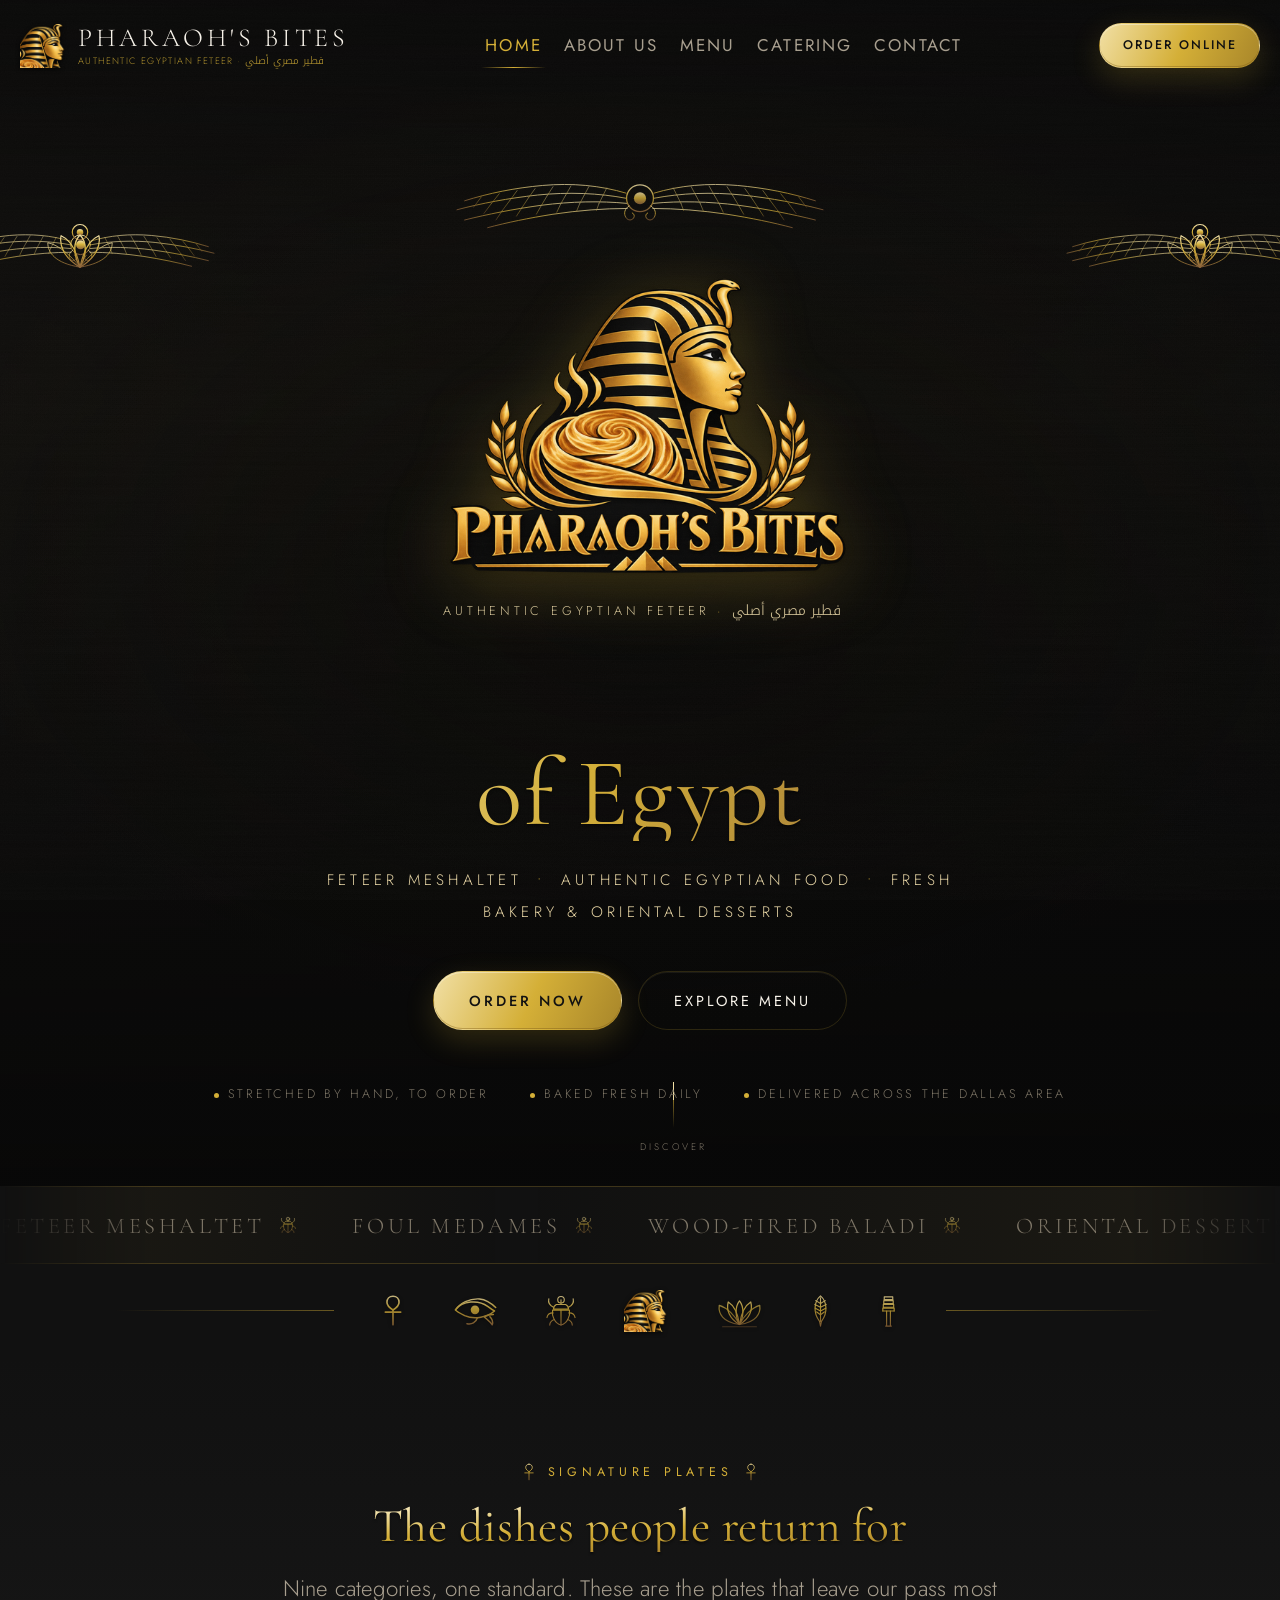
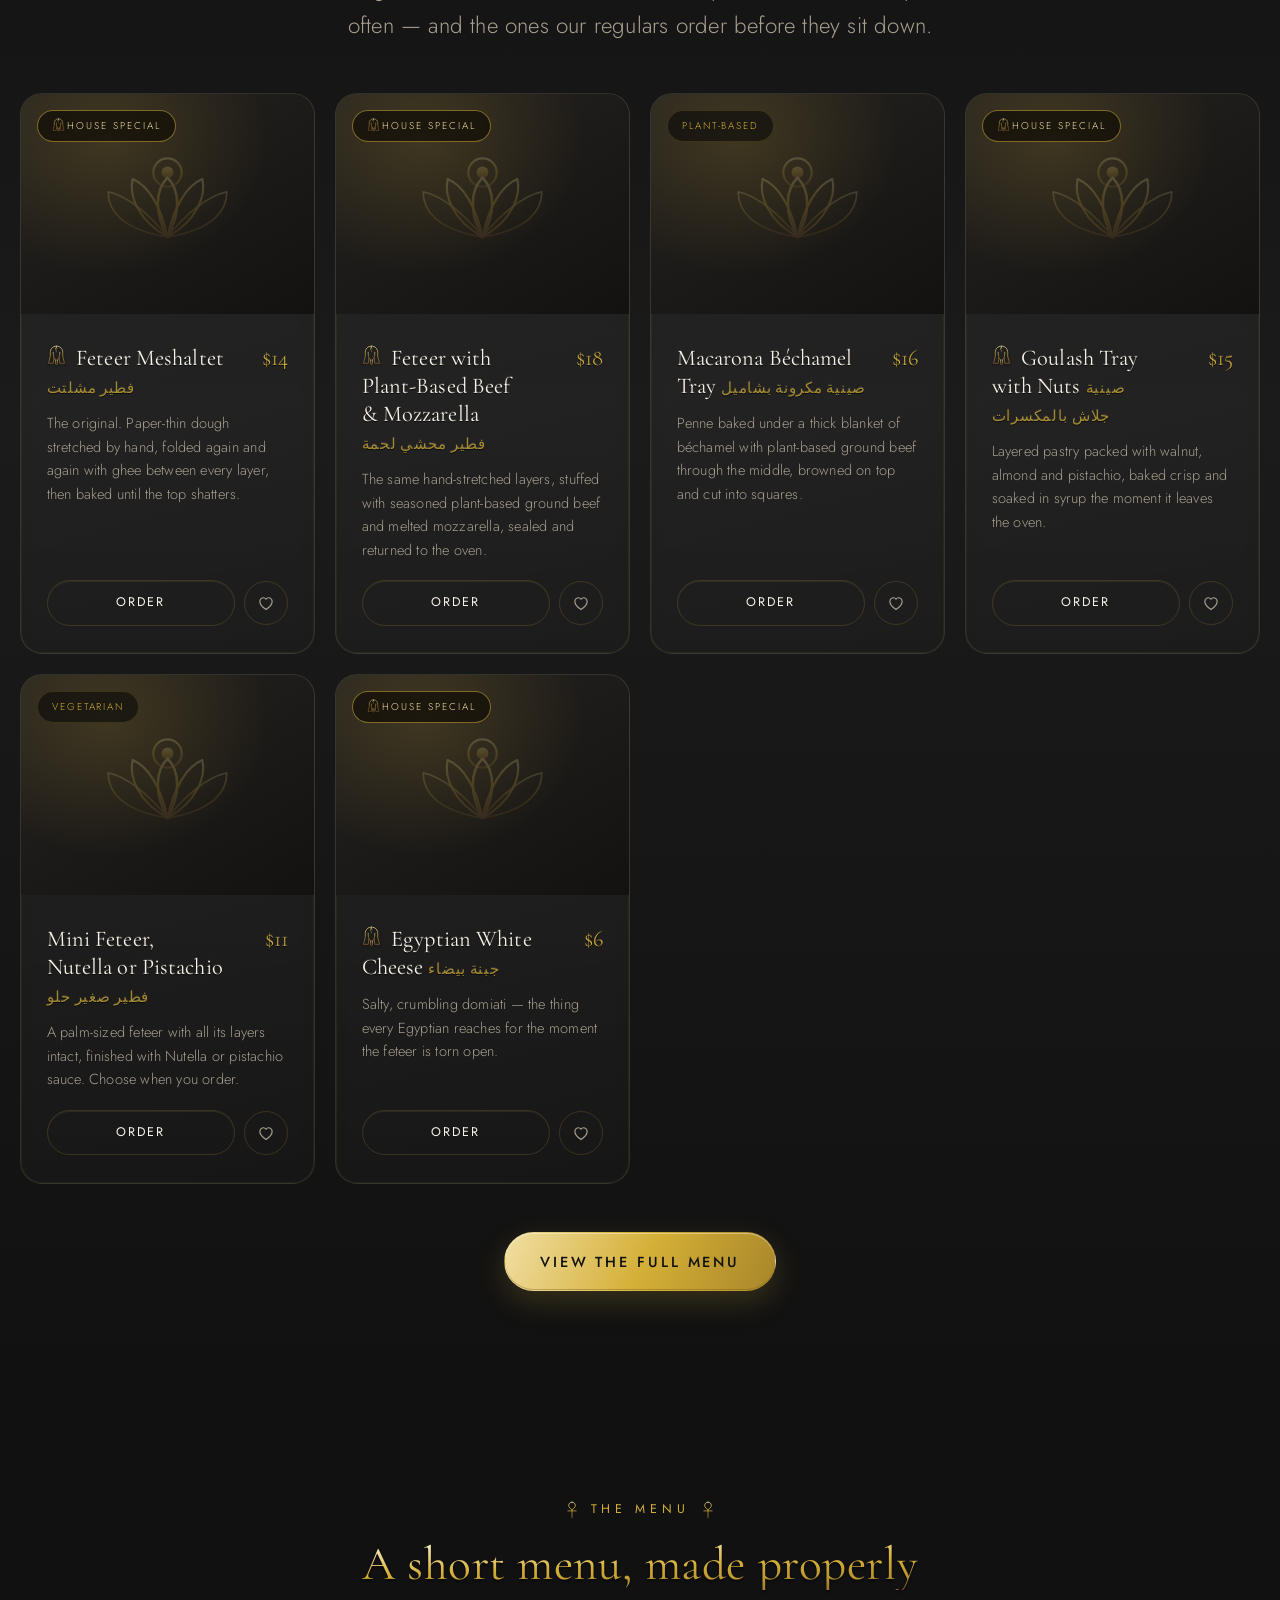
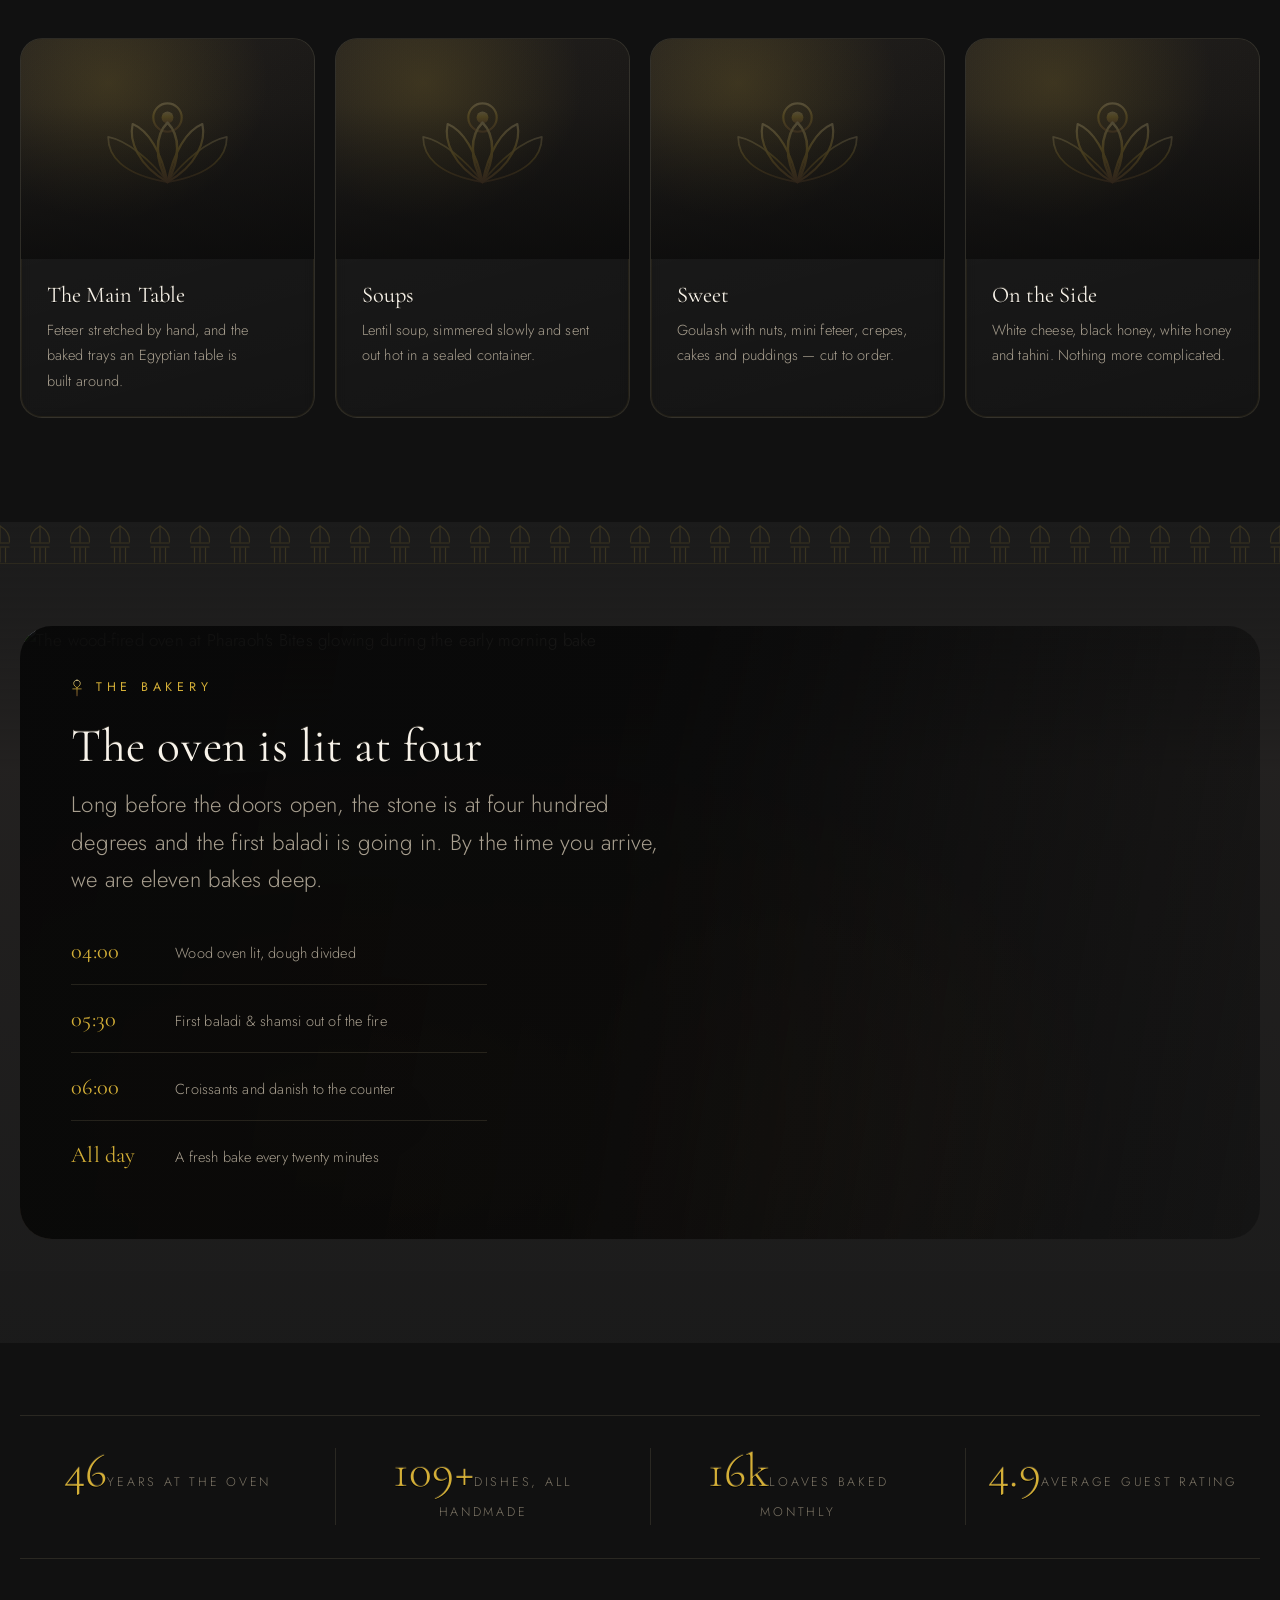
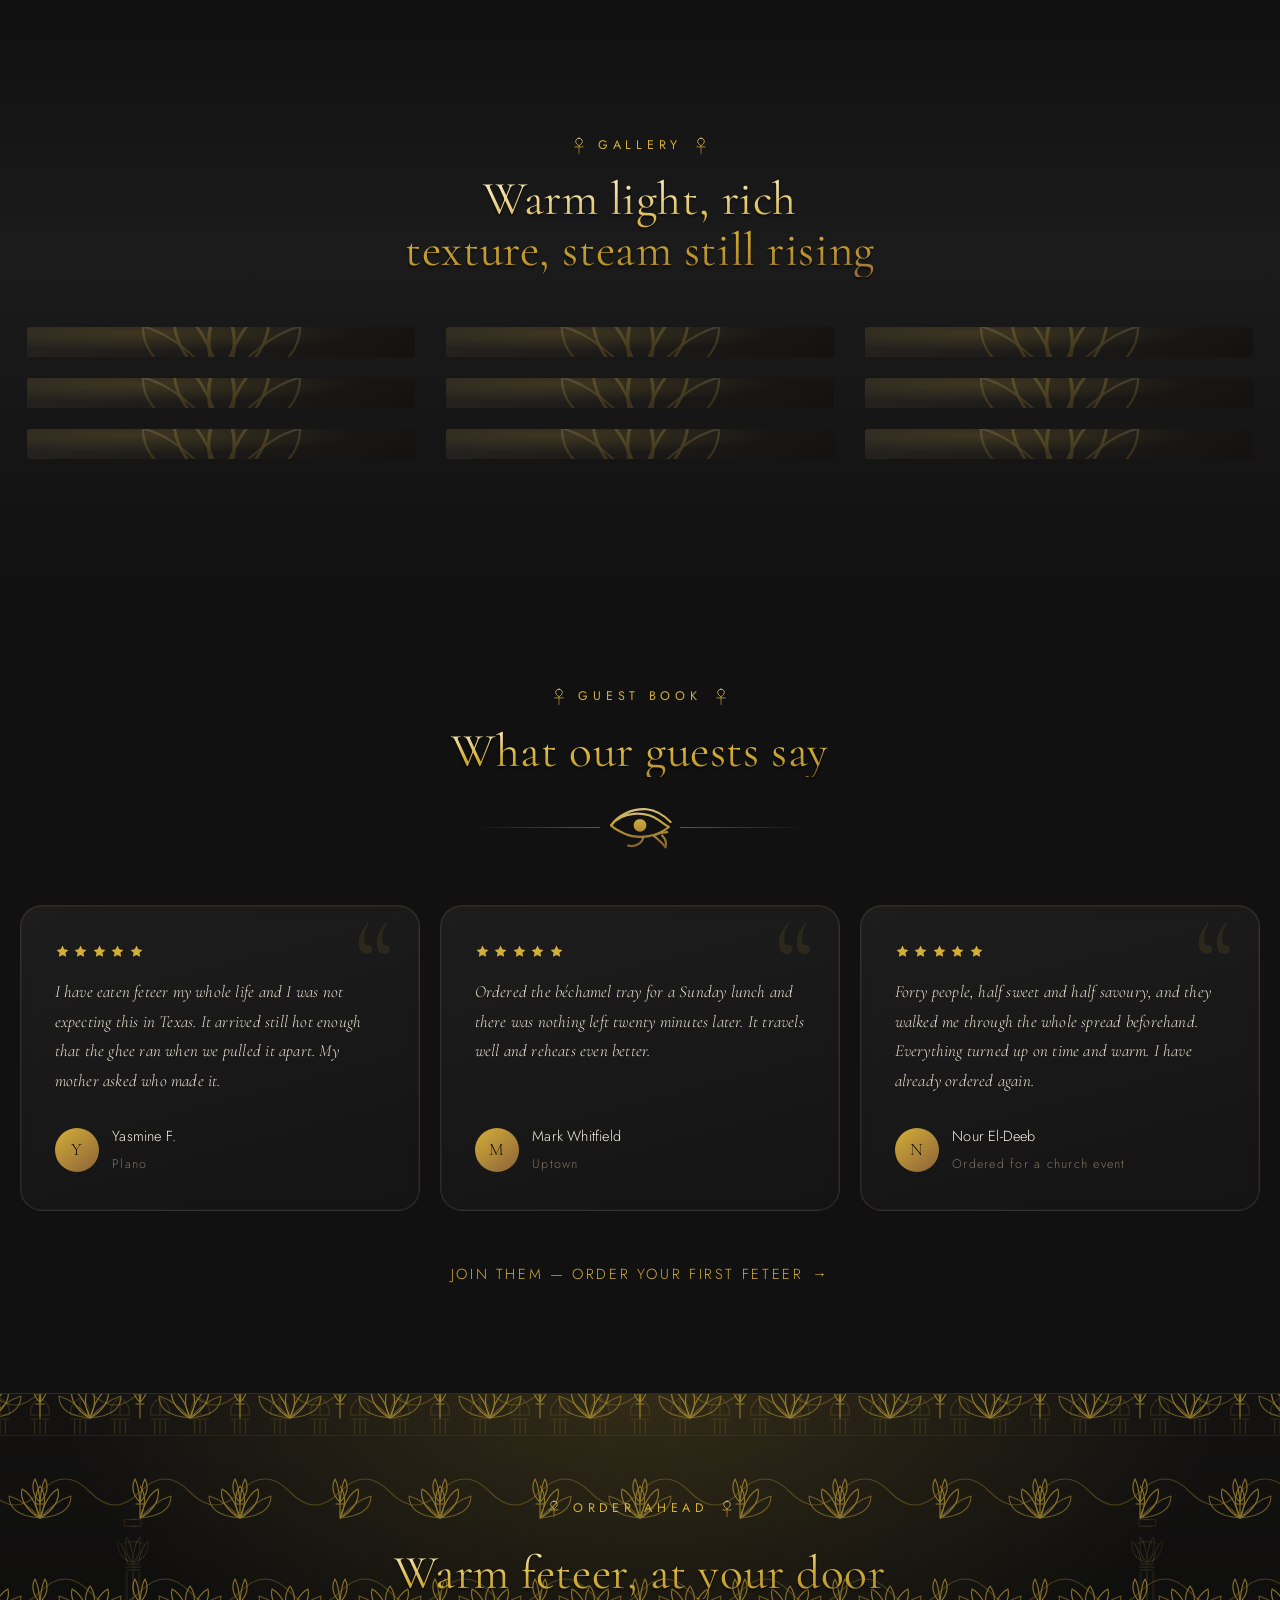
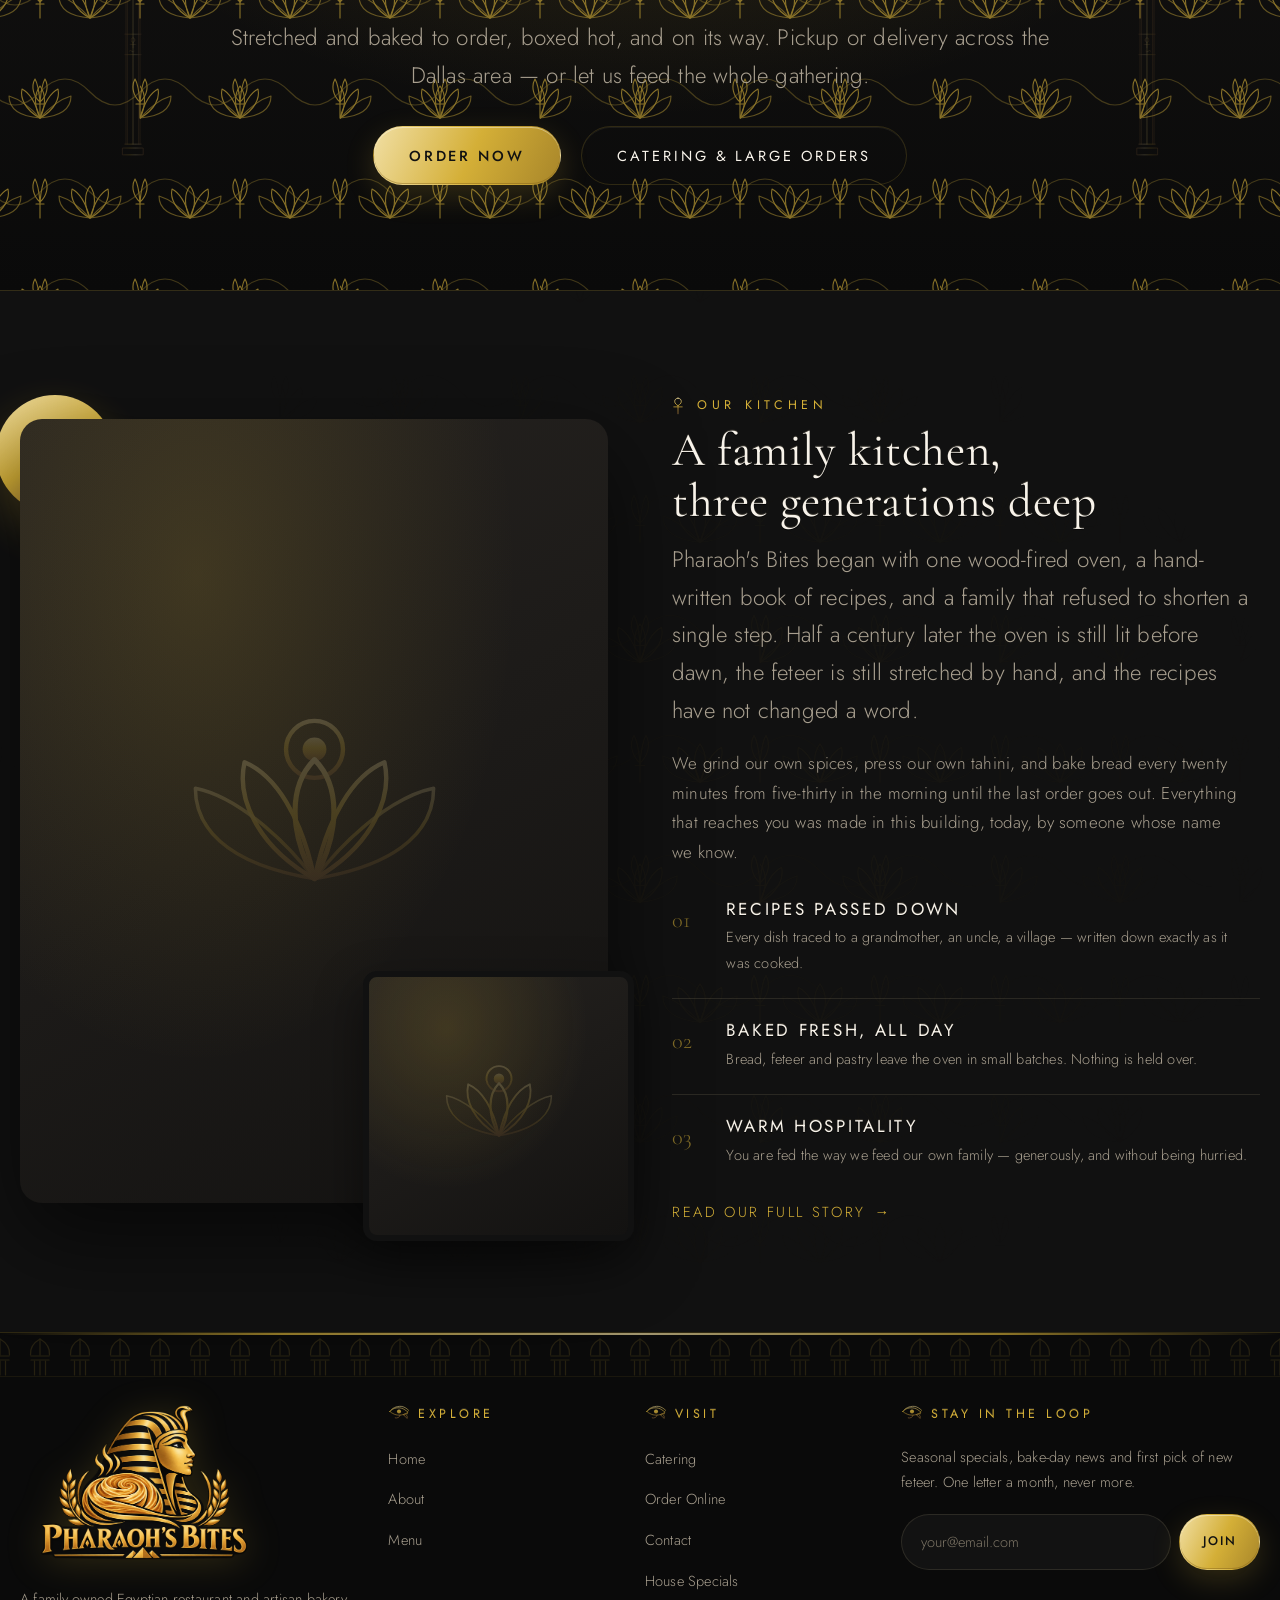
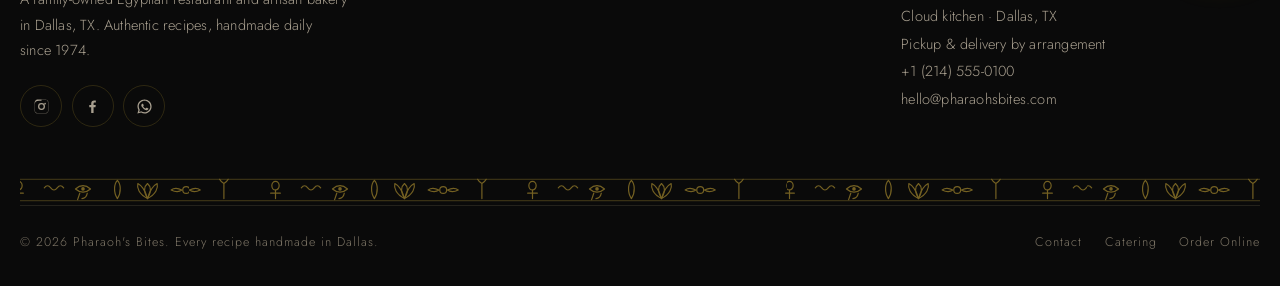
==== commit d84b98be: "Remove the pharaoh watermark everywhere Co-Authored-By: Claude Opus 5 <noreply@anthropic.com>" ====
--- a/index.html
+++ b/index.html
@@ -33,9 +33,9 @@
 <link rel="preconnect" href="https://fonts.gstatic.com" crossorigin>
 <link rel="preconnect" href="https://images.unsplash.com" crossorigin>
 <link rel="stylesheet" href="https://fonts.googleapis.com/css2?family=Cormorant+Garamond:ital,wght@0,300;0,400;0,500;1,300;1,400&family=Jost:wght@200;300;400;500&family=Noto+Kufi+Arabic:wght@400;600;700&display=swap">
-<link rel="stylesheet" href="assets/css/main.css?v=14">
-<link rel="stylesheet" href="assets/css/pages.css?v=14">
-<link rel="stylesheet" href="assets/css/pharaonic.css?v=14">
+<link rel="stylesheet" href="assets/css/main.css?v=15">
+<link rel="stylesheet" href="assets/css/pages.css?v=15">
+<link rel="stylesheet" href="assets/css/pharaonic.css?v=15">
 
 <script type="application/ld+json">
 {
@@ -430,8 +430,8 @@
   </div>
 </footer>
 
-<script src="assets/js/config.js?v=14"></script>
-<script src="assets/js/data.js?v=14"></script>
-<script src="assets/js/main.js?v=14" defer></script>
+<script src="assets/js/config.js?v=15"></script>
+<script src="assets/js/data.js?v=15"></script>
+<script src="assets/js/main.js?v=15" defer></script>
 </body>
 </html>
--- a/assets/css/pharaonic.css
+++ b/assets/css/pharaonic.css
@@ -420,40 +420,8 @@
 .rule--eye::before, .rule--scarab::before { right: calc(50% + 40px); }
 .rule--eye::after, .rule--scarab::after { left: calc(50% + 40px); transform: scaleX(-1); }
 
-/* The pharaoh watches over the darker bands: a large, faint bust set to one
-   side of the stone quote band and the closing call. */
-.section--stone::after,
-.cta-band .shell::after {
-  content: "";
-  position: absolute;
-  right: clamp(-40px, 2vw, 60px);
-  bottom: -6%;
-  width: clamp(220px, 28vw, 420px);
-  aspect-ratio: 610 / 745;
-  background: url("../img/brand/pharaoh-watermark.png") center bottom / contain no-repeat;
-  opacity: .16;
-  pointer-events: none;
-  z-index: 0;
-  filter: drop-shadow(0 0 40px rgba(212, 175, 55, .25));
-}
-.section--stone::after { opacity: .11; }
-/* The closing call keeps its column on the left and gets the pharaoh on the right */
-.cta-band { overflow: hidden; }
-.cta-band .shell::after {
-  top: auto;
-  /* Pin to the viewport's right edge, clear of the centred copy */
-  right: calc(50% - 50vw + 8px);
-  bottom: -30px;
-  height: auto;
-  width: clamp(200px, 22vw, 320px);
-  transform: none;
-  opacity: .26;
-  background: url("../img/brand/pharaoh-watermark.png") center bottom / contain no-repeat;
-}
-@media (max-width: 1180px) {
-  .cta-band .shell::after { display: block; opacity: .12; }
-}
-.section--stone .shell, .cta-band .shell > * { position: relative; z-index: 1; }
+/* The papyrus columns return to both sides of the closing call */
+.cta-band .shell::after { transform: translateY(-50%) scaleX(-1); }
 
 /* Stats band: a scarab flanks each side */
 .stats { position: relative; }
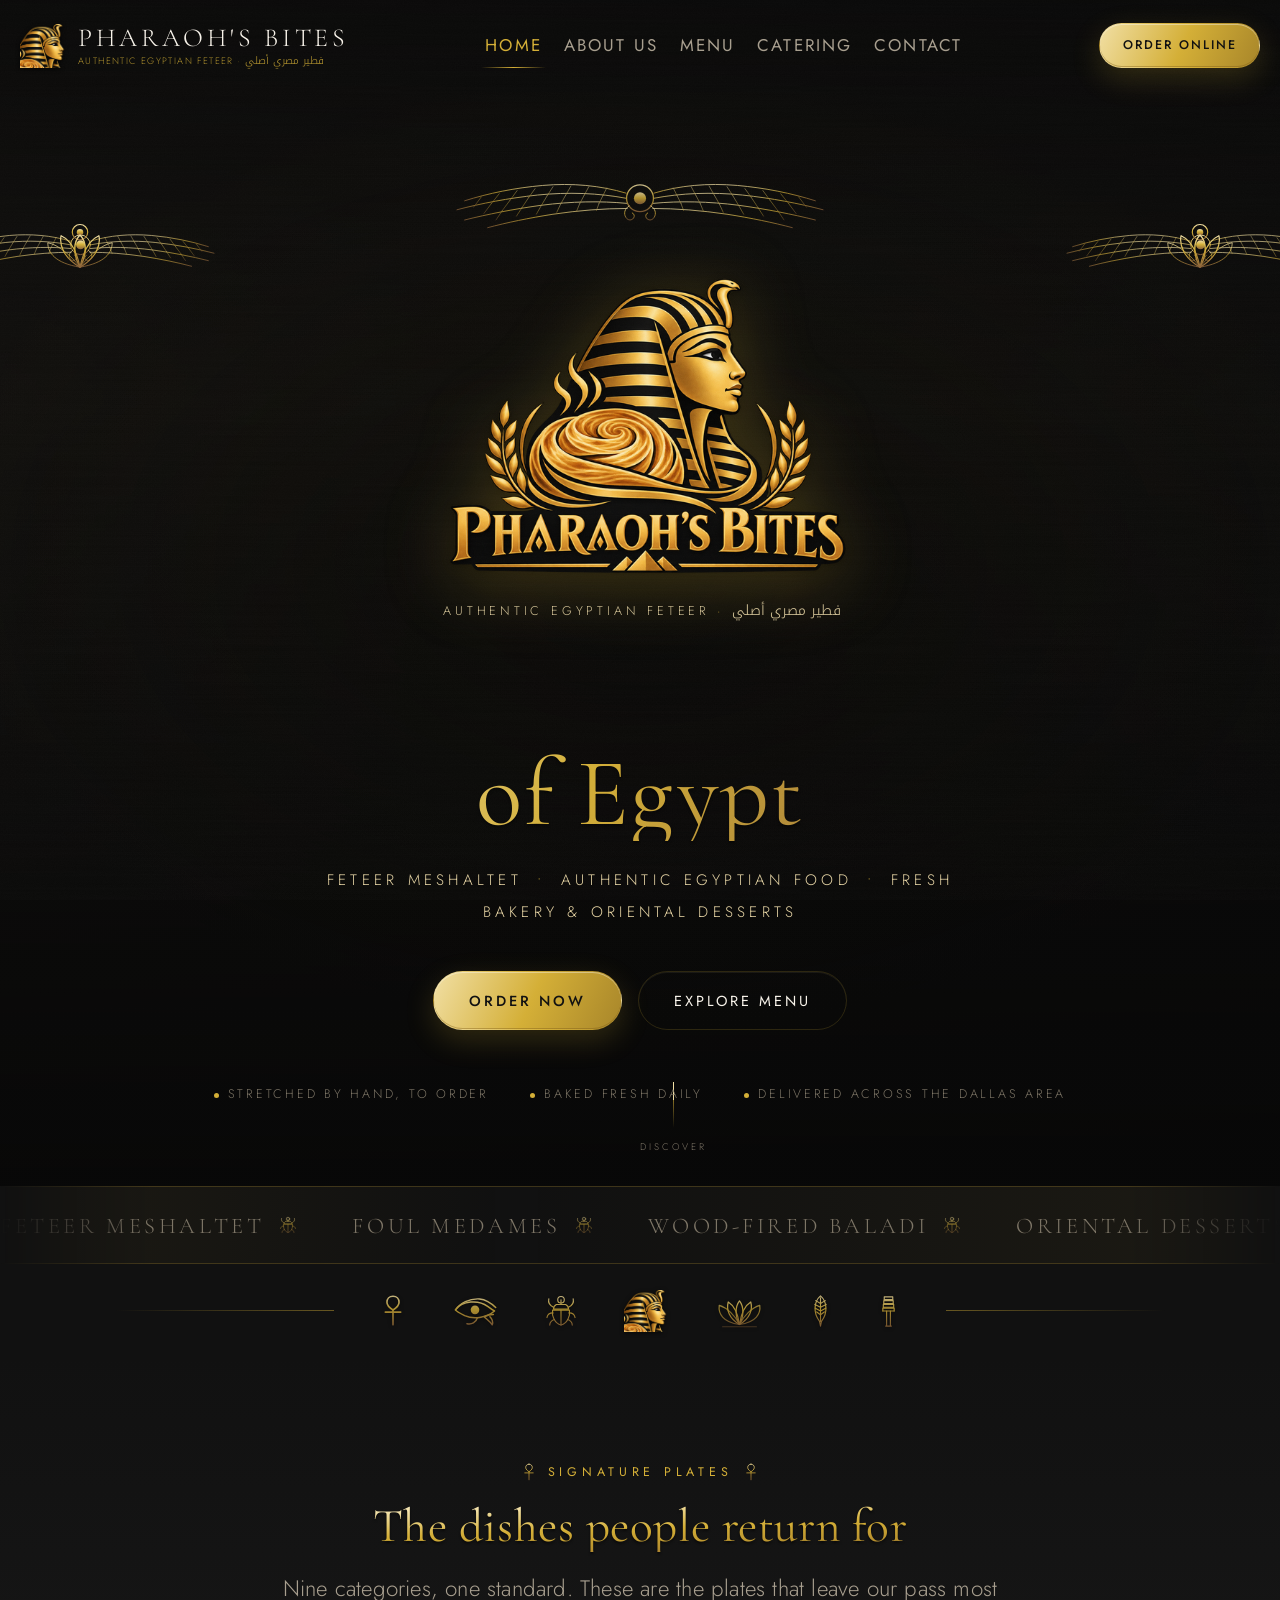
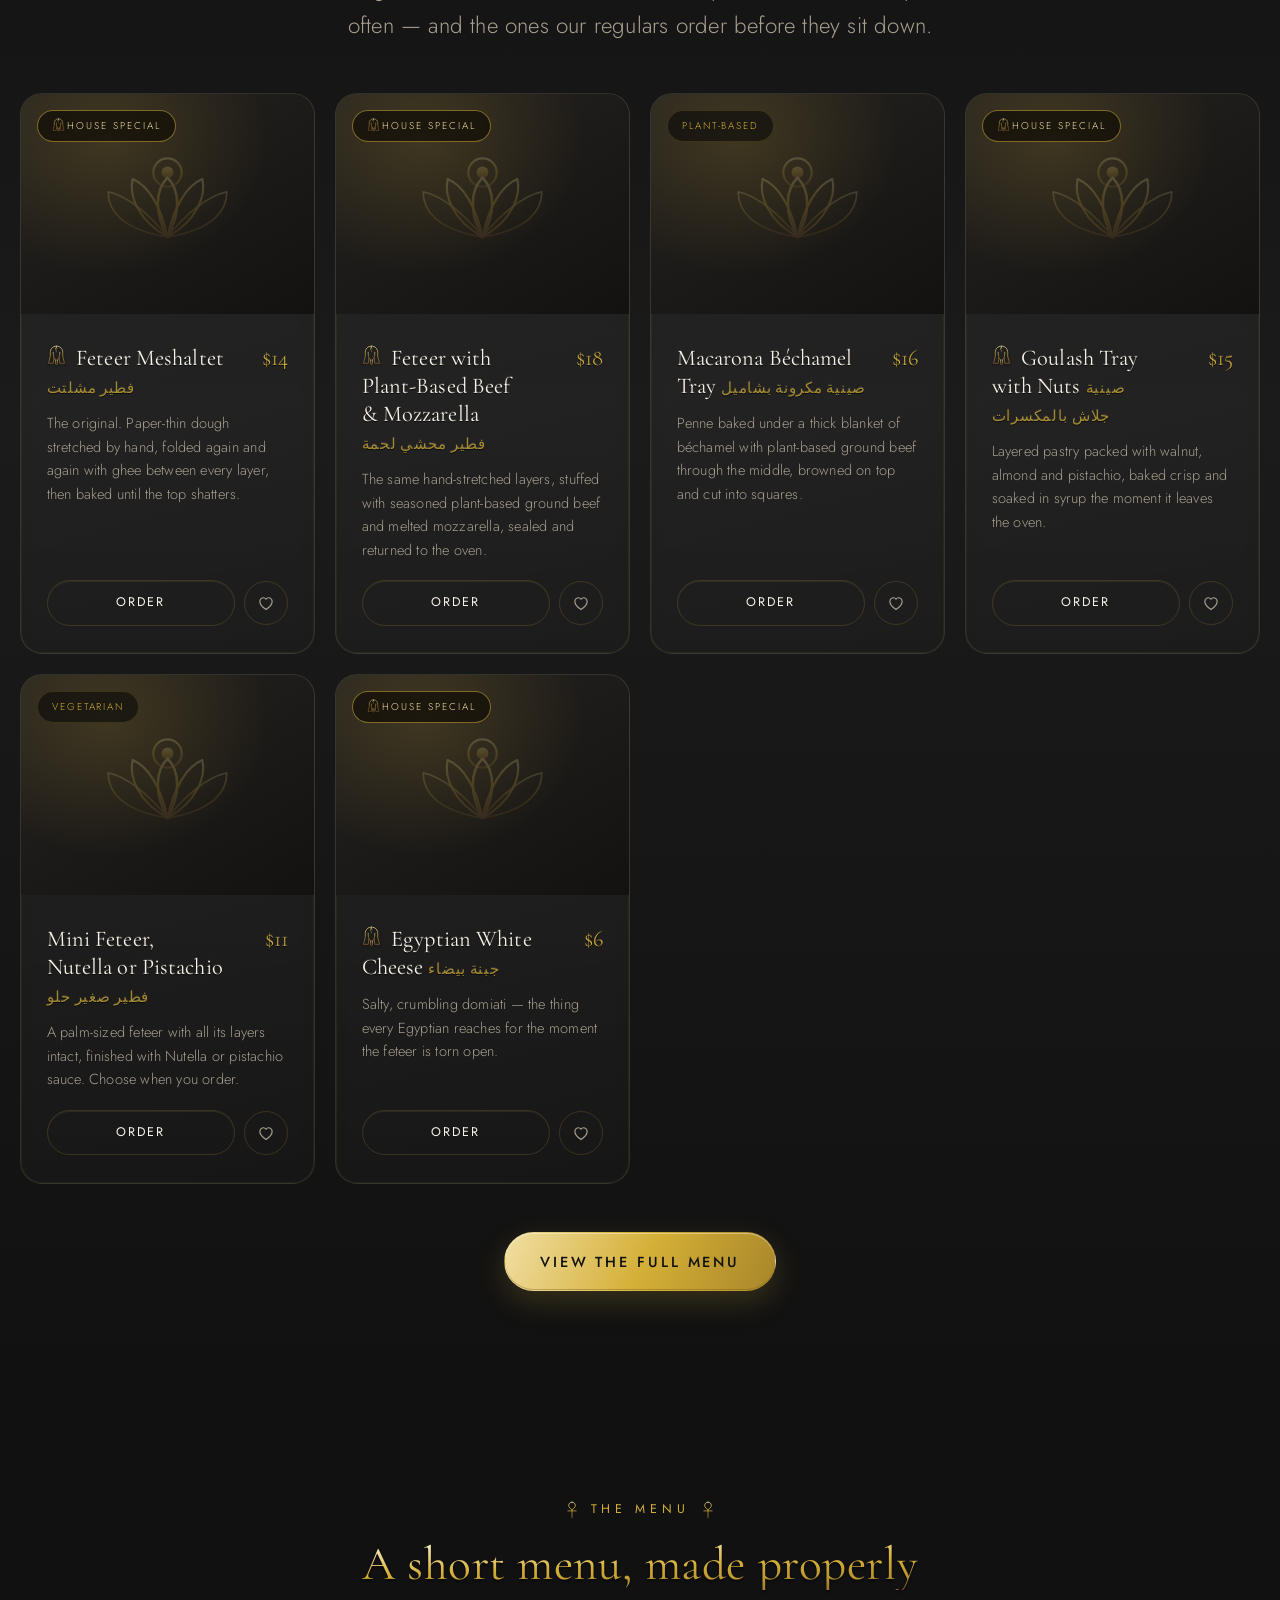
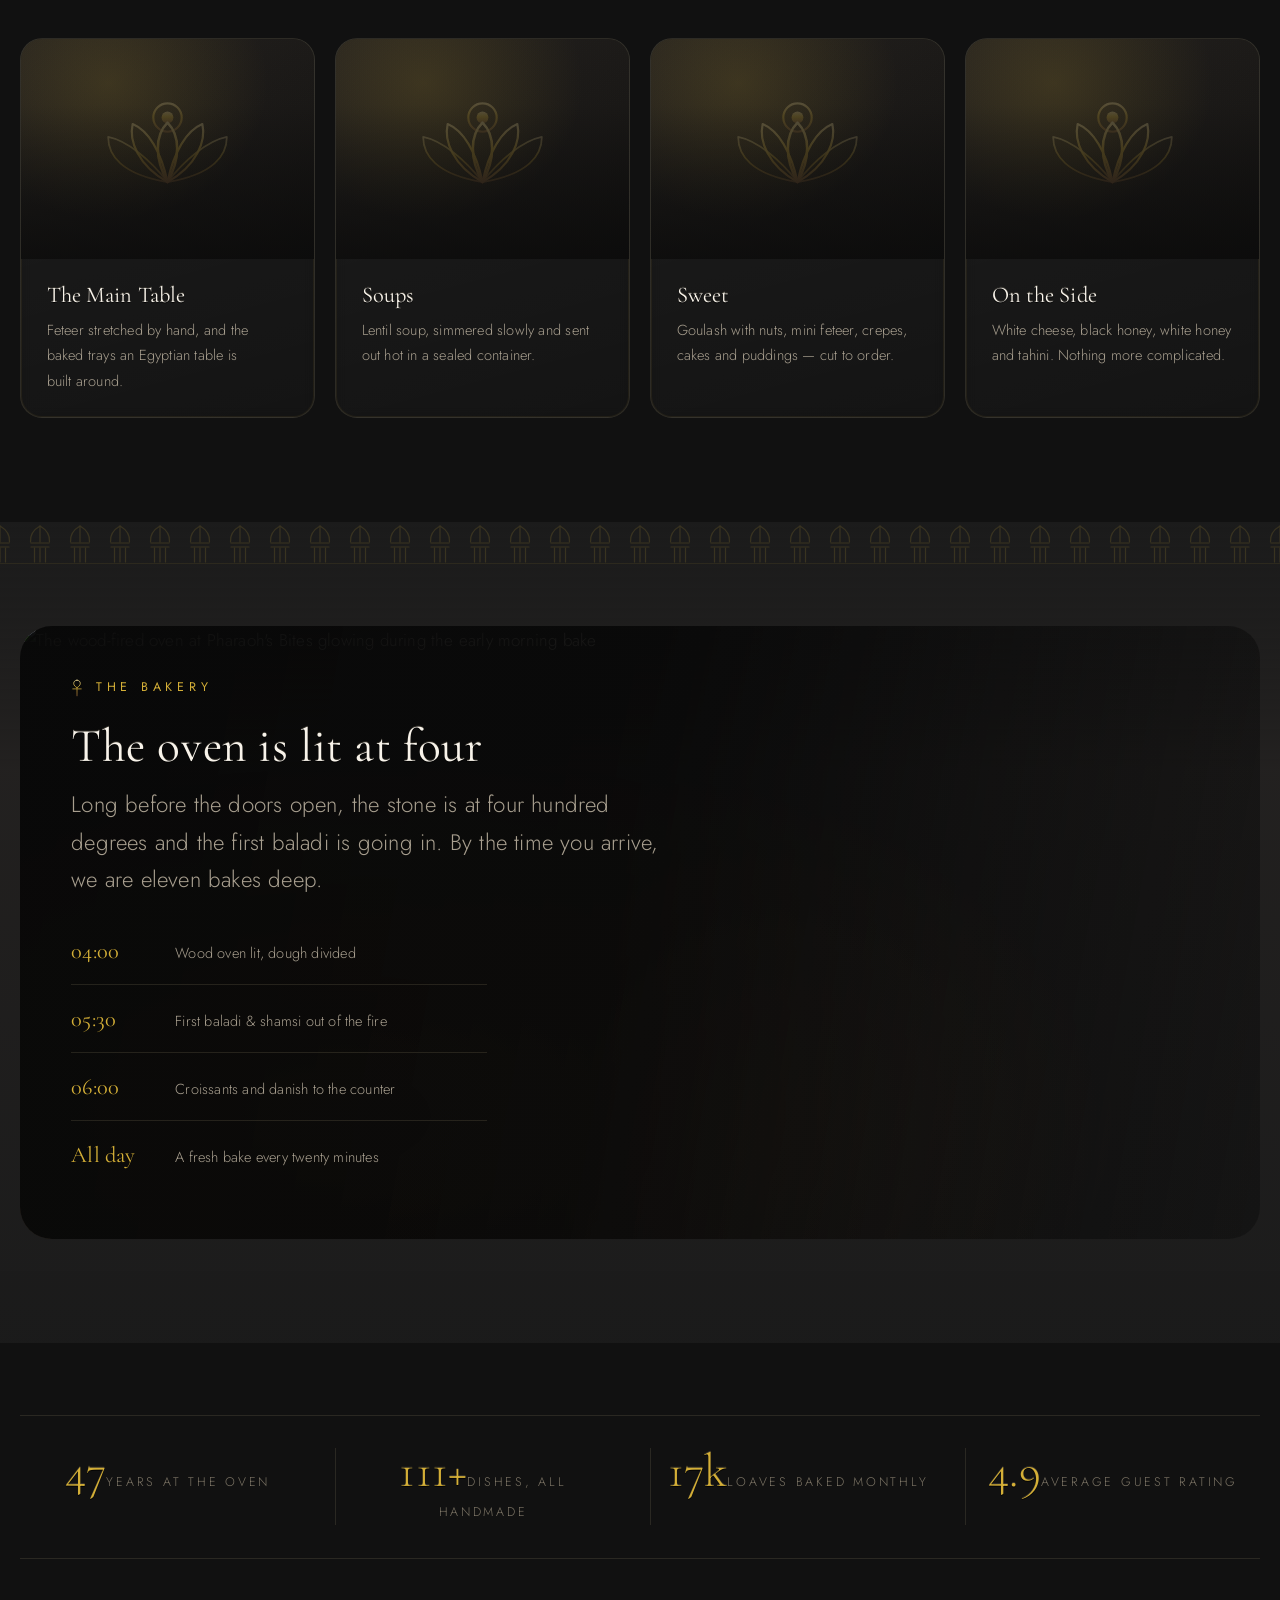
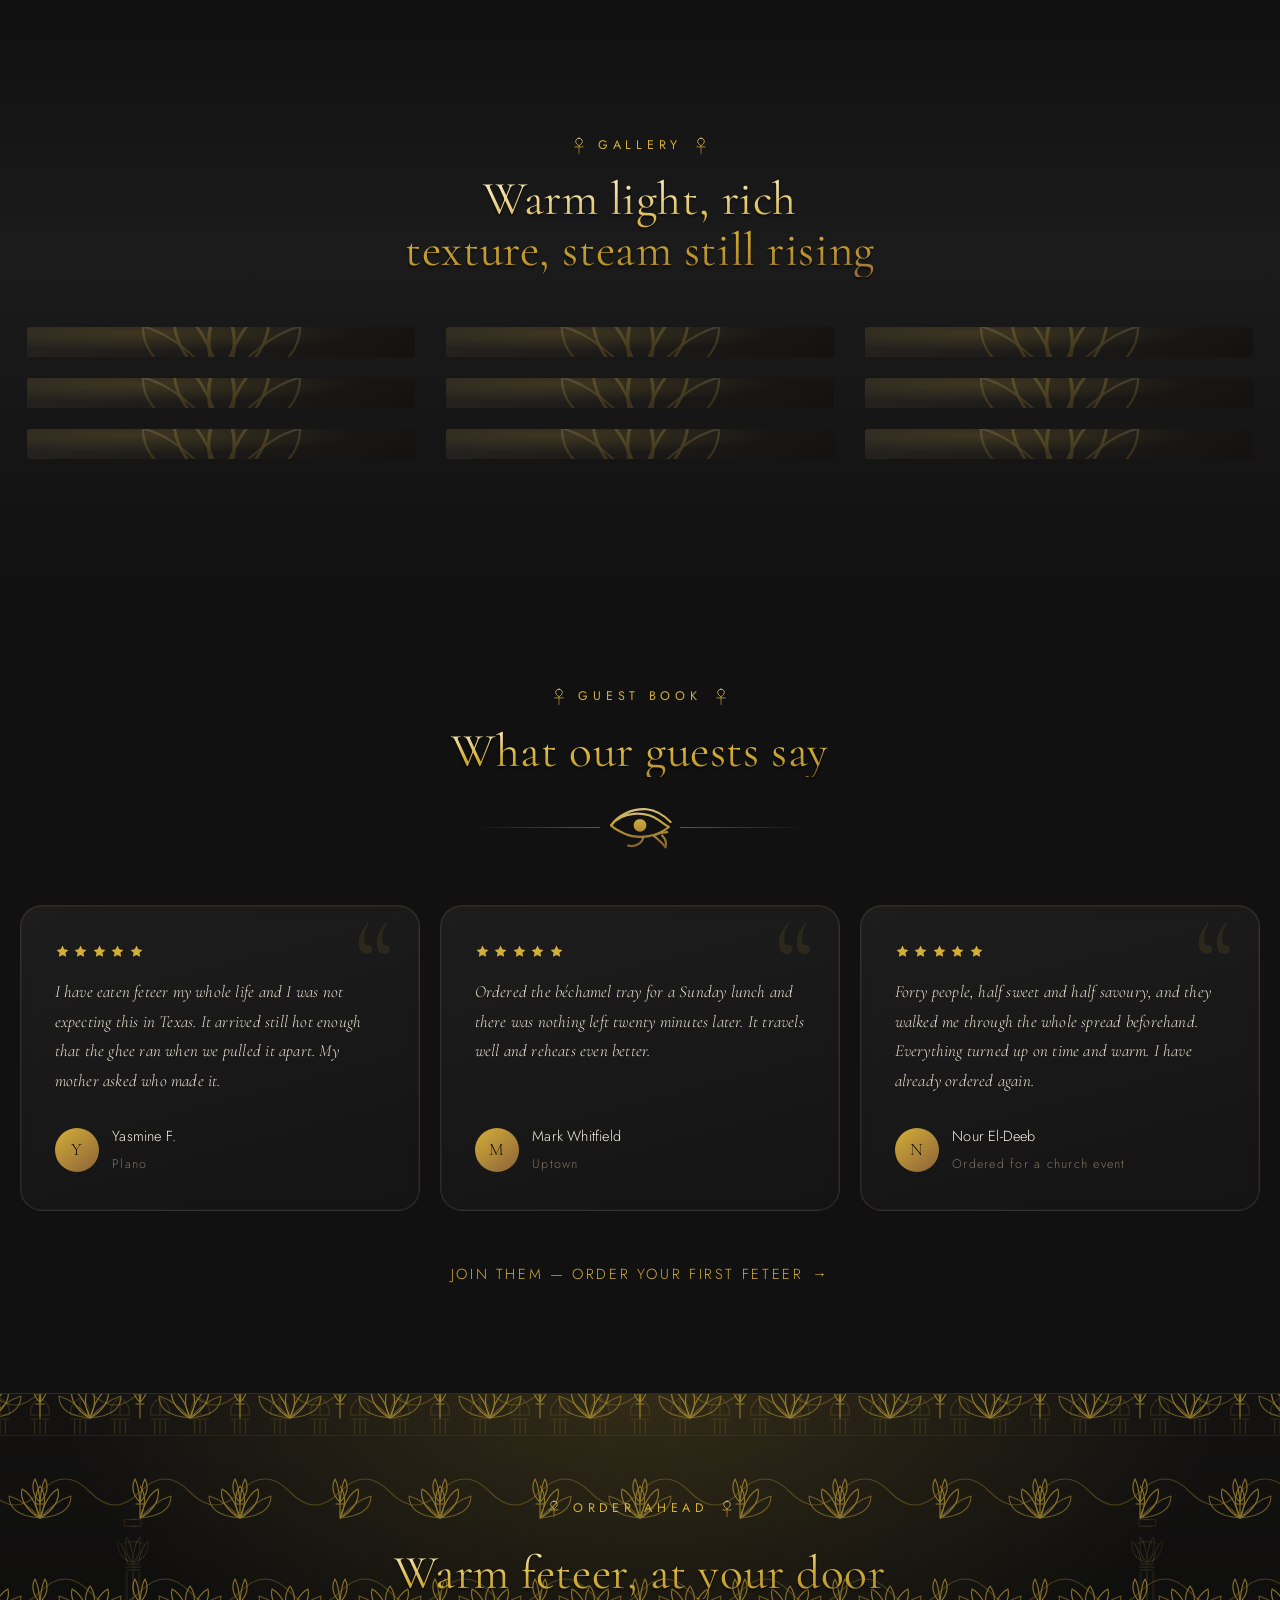
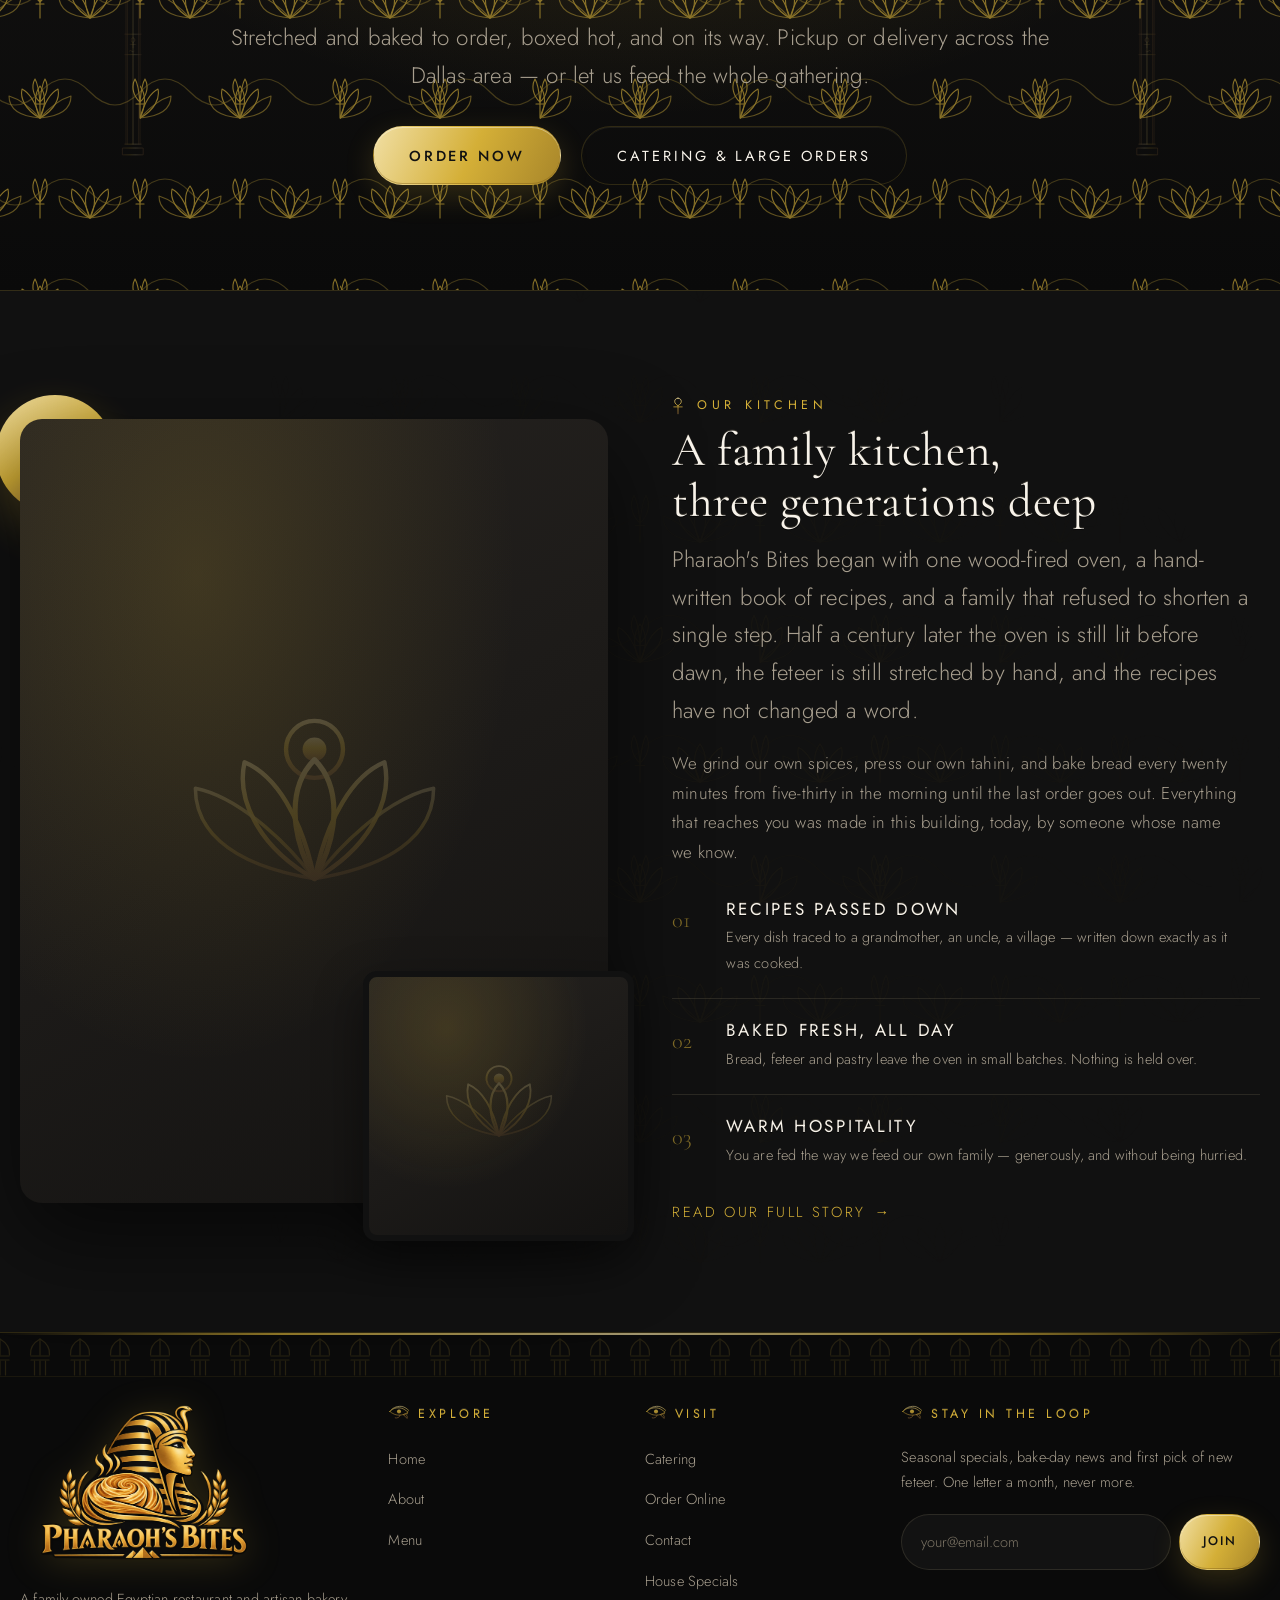
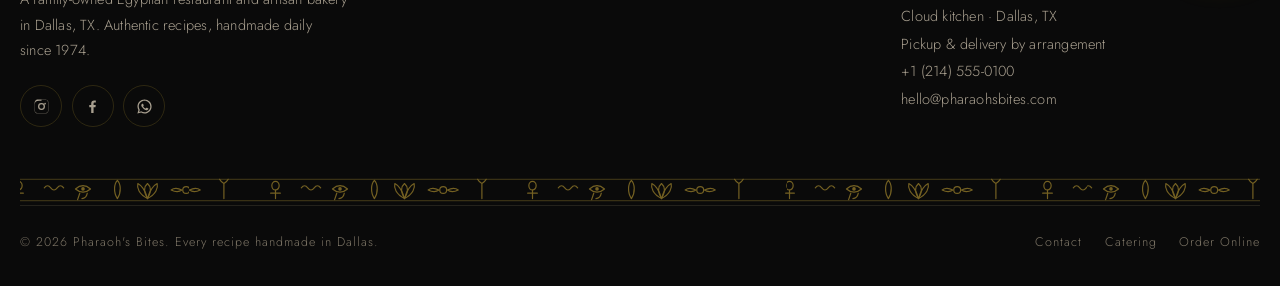
==== commit c450777d: "Lay the menu page out like the order page Menu items render as the same photo rows the order page us" ====
--- a/index.html
+++ b/index.html
@@ -33,9 +33,9 @@
 <link rel="preconnect" href="https://fonts.gstatic.com" crossorigin>
 <link rel="preconnect" href="https://images.unsplash.com" crossorigin>
 <link rel="stylesheet" href="https://fonts.googleapis.com/css2?family=Cormorant+Garamond:ital,wght@0,300;0,400;0,500;1,300;1,400&family=Jost:wght@200;300;400;500&family=Noto+Kufi+Arabic:wght@400;600;700&display=swap">
-<link rel="stylesheet" href="assets/css/main.css?v=15">
-<link rel="stylesheet" href="assets/css/pages.css?v=15">
-<link rel="stylesheet" href="assets/css/pharaonic.css?v=15">
+<link rel="stylesheet" href="assets/css/main.css?v=16">
+<link rel="stylesheet" href="assets/css/pages.css?v=16">
+<link rel="stylesheet" href="assets/css/pharaonic.css?v=16">
 
 <script type="application/ld+json">
 {
@@ -430,8 +430,8 @@
   </div>
 </footer>
 
-<script src="assets/js/config.js?v=15"></script>
-<script src="assets/js/data.js?v=15"></script>
-<script src="assets/js/main.js?v=15" defer></script>
+<script src="assets/js/config.js?v=16"></script>
+<script src="assets/js/data.js?v=16"></script>
+<script src="assets/js/main.js?v=16" defer></script>
 </body>
 </html>
--- a/assets/css/pages.css
+++ b/assets/css/pages.css
@@ -443,6 +443,46 @@
 
 /* Compact price-list rows (classic menu feel) */
 .menu-rows { display: grid; gap: 1.5rem; grid-template-columns: repeat(auto-fit, minmax(min(100%, 25rem), 1fr)); column-gap: 3.5rem; }
+/* The menu now uses the same photo rows as the order page, two abreast on wide screens */
+.menu-items { display: grid; gap: .9rem; grid-template-columns: repeat(auto-fit, minmax(min(100%, 30rem), 1fr)); }
+.menu-item p { font-size: var(--step--1); color: var(--text-muted); }
+.menu-item__meta { display: flex; flex-wrap: wrap; gap: .4rem; margin-top: .55rem; }
+
+/* Floating "view your order" pill on the menu page */
+.basket-fab {
+  position: fixed;
+  left: 50%;
+  bottom: 1.4rem;
+  transform: translateX(-50%);
+  z-index: 60;
+  display: inline-flex;
+  align-items: center;
+  gap: .6rem;
+  padding: .8rem 1.4rem;
+  border-radius: var(--r-pill);
+  background: linear-gradient(180deg, var(--gold-light), var(--gold) 55%, var(--gold-deep));
+  color: var(--black);
+  font-size: var(--step--1);
+  font-weight: 500;
+  letter-spacing: .12em;
+  text-transform: uppercase;
+  text-decoration: none;
+  white-space: nowrap;
+  box-shadow: 0 14px 40px rgba(0, 0, 0, .55), 0 0 0 1px rgba(255, 238, 190, .35) inset;
+}
+.basket-fab[hidden] { display: none; }
+.basket-fab b { font-weight: 500; }
+.basket-fab .basket-fab__n {
+  display: inline-grid;
+  place-items: center;
+  min-width: 1.6em;
+  height: 1.6em;
+  padding-inline: .4em;
+  border-radius: 999px;
+  background: var(--black);
+  color: var(--gold-light);
+  font-size: .85em;
+}
 .menu-row { display: grid; gap: .3rem; }
 .menu-row__top { display: flex; align-items: baseline; gap: .8rem; }
 .menu-row__name { font-family: var(--font-display); font-size: var(--step-1); color: var(--ivory); }
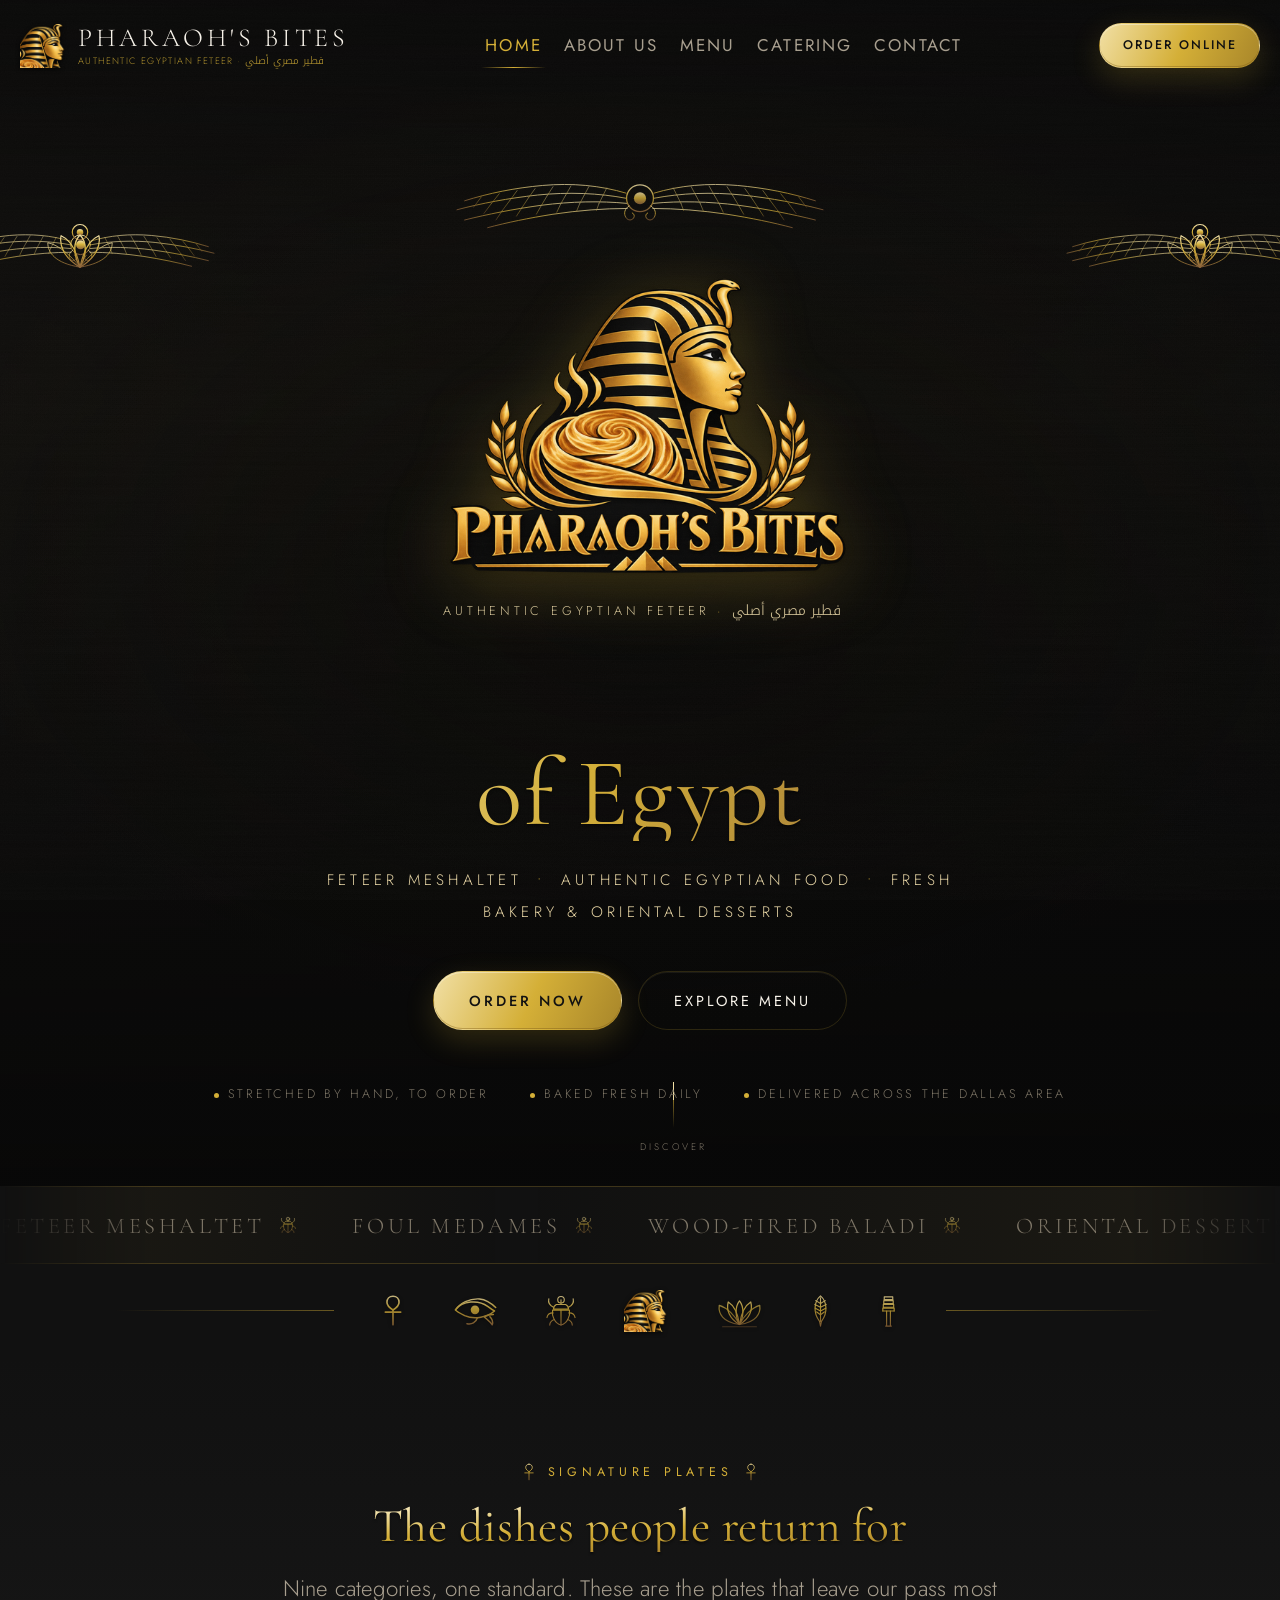
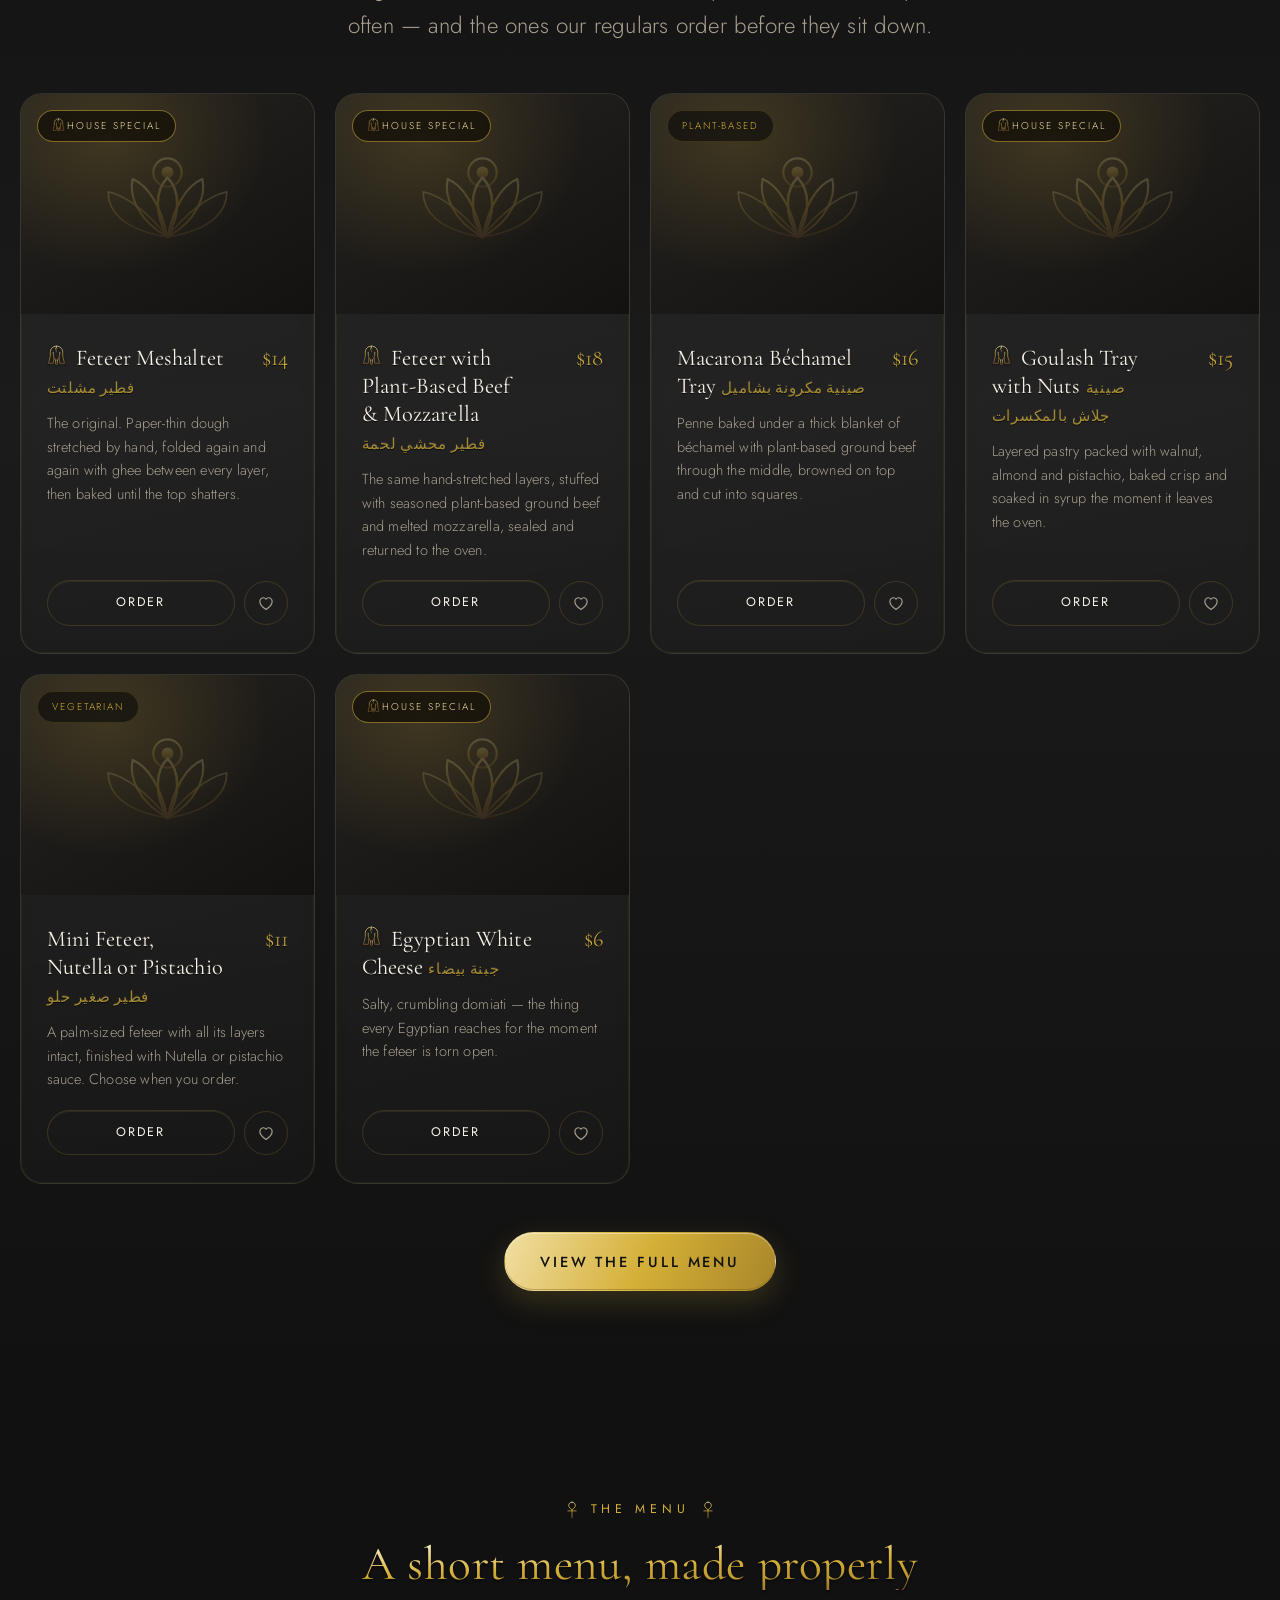
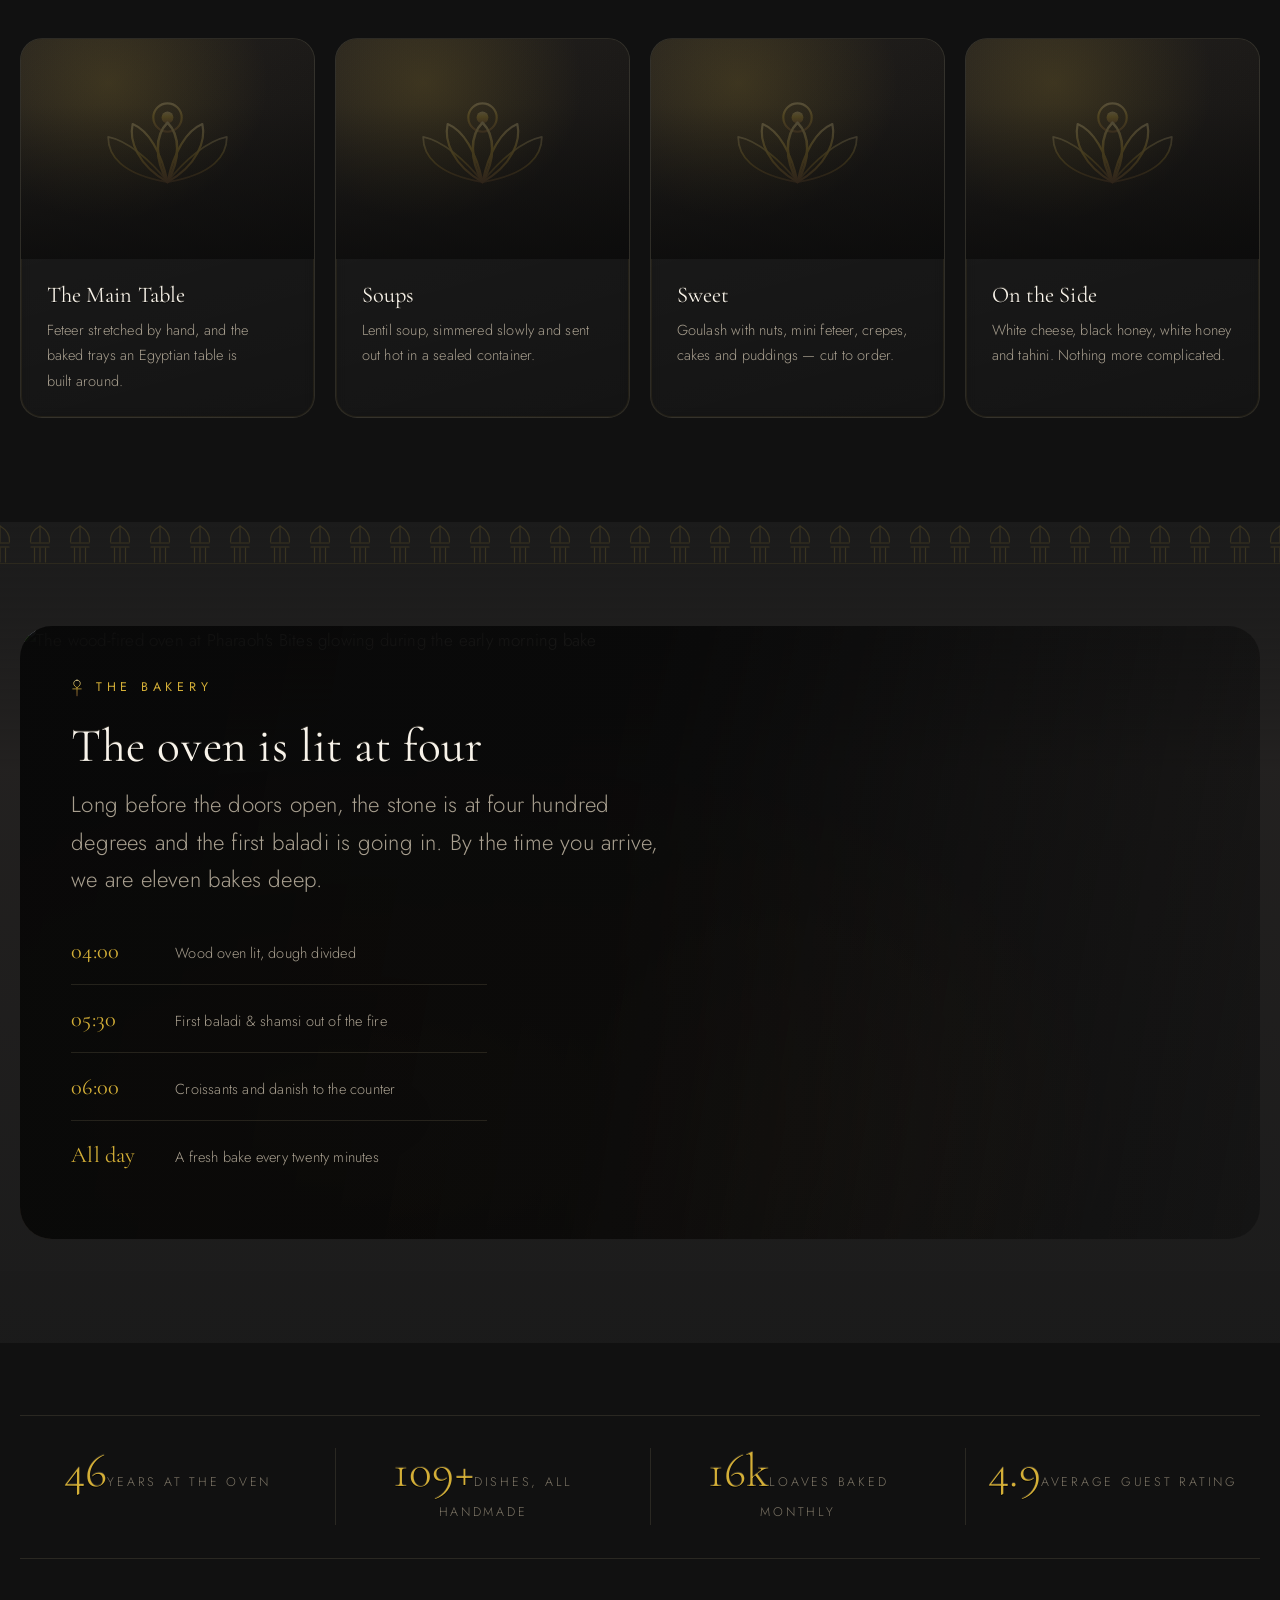
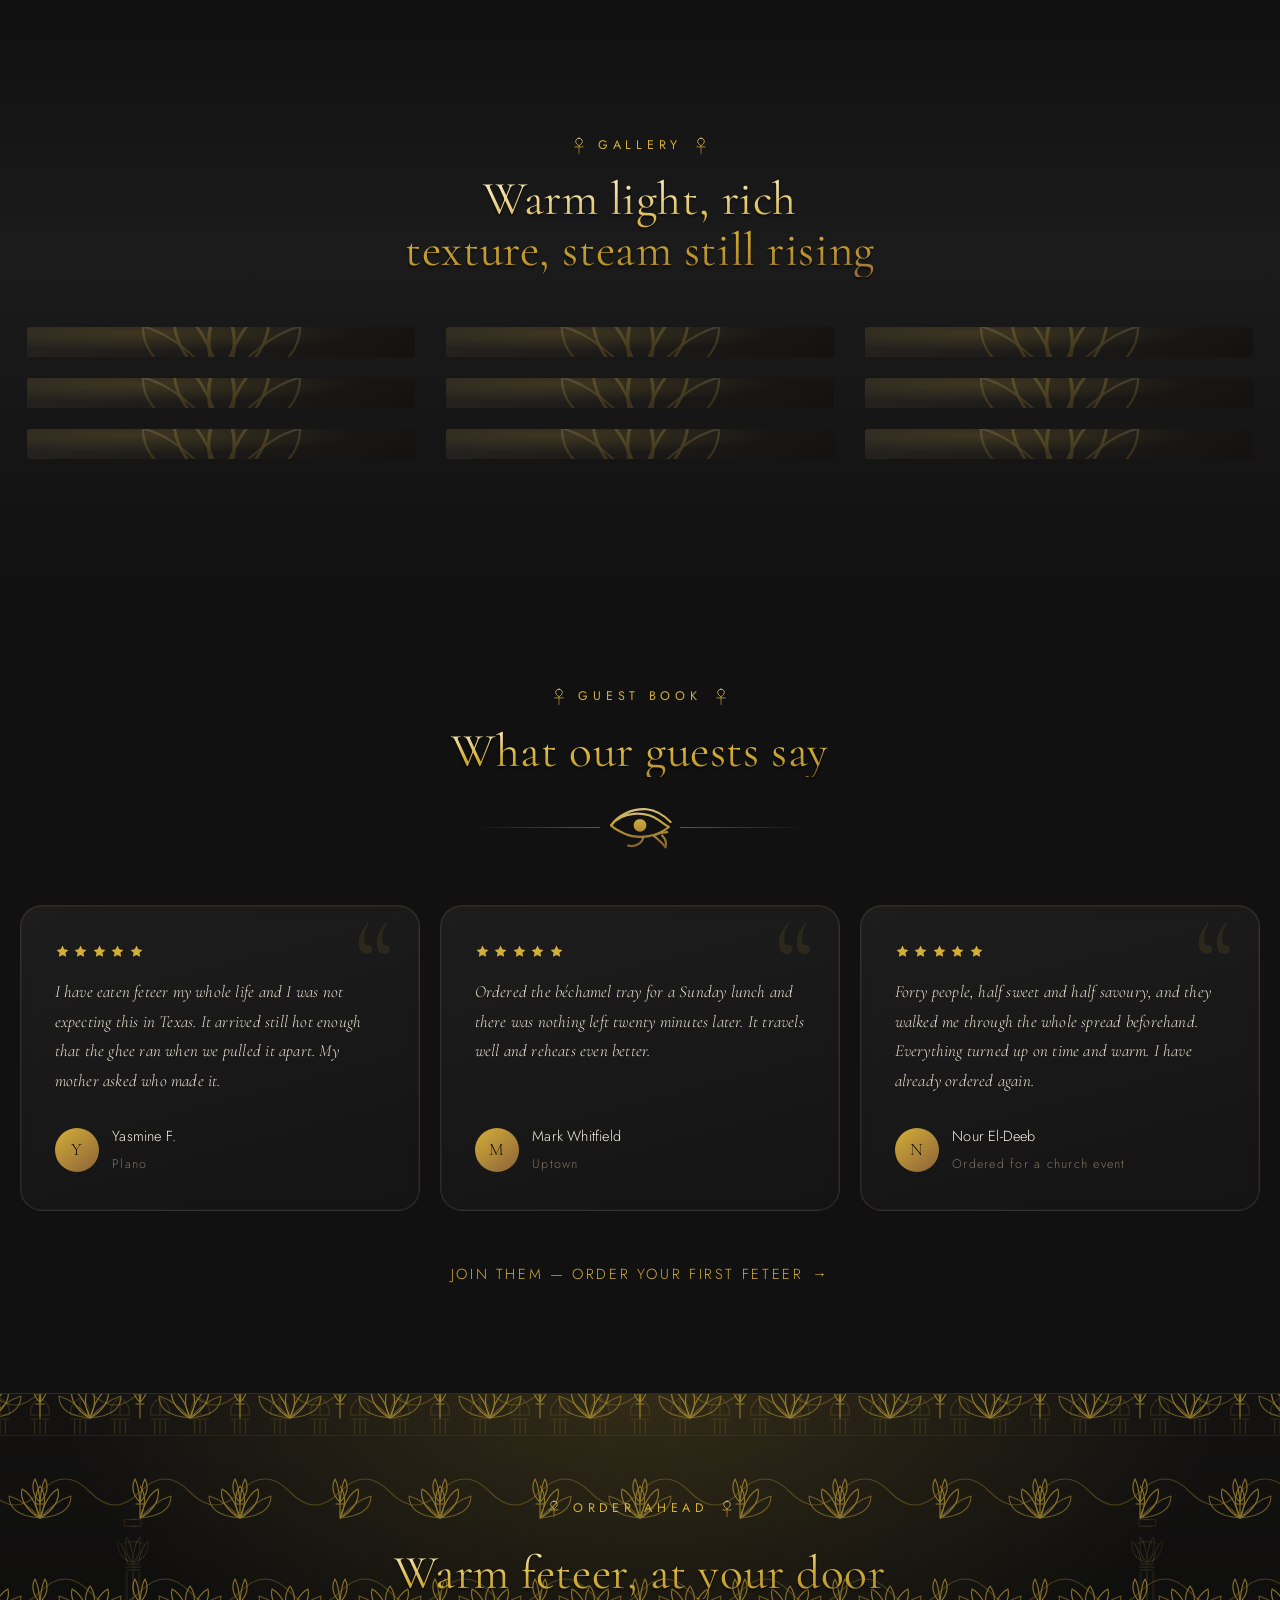
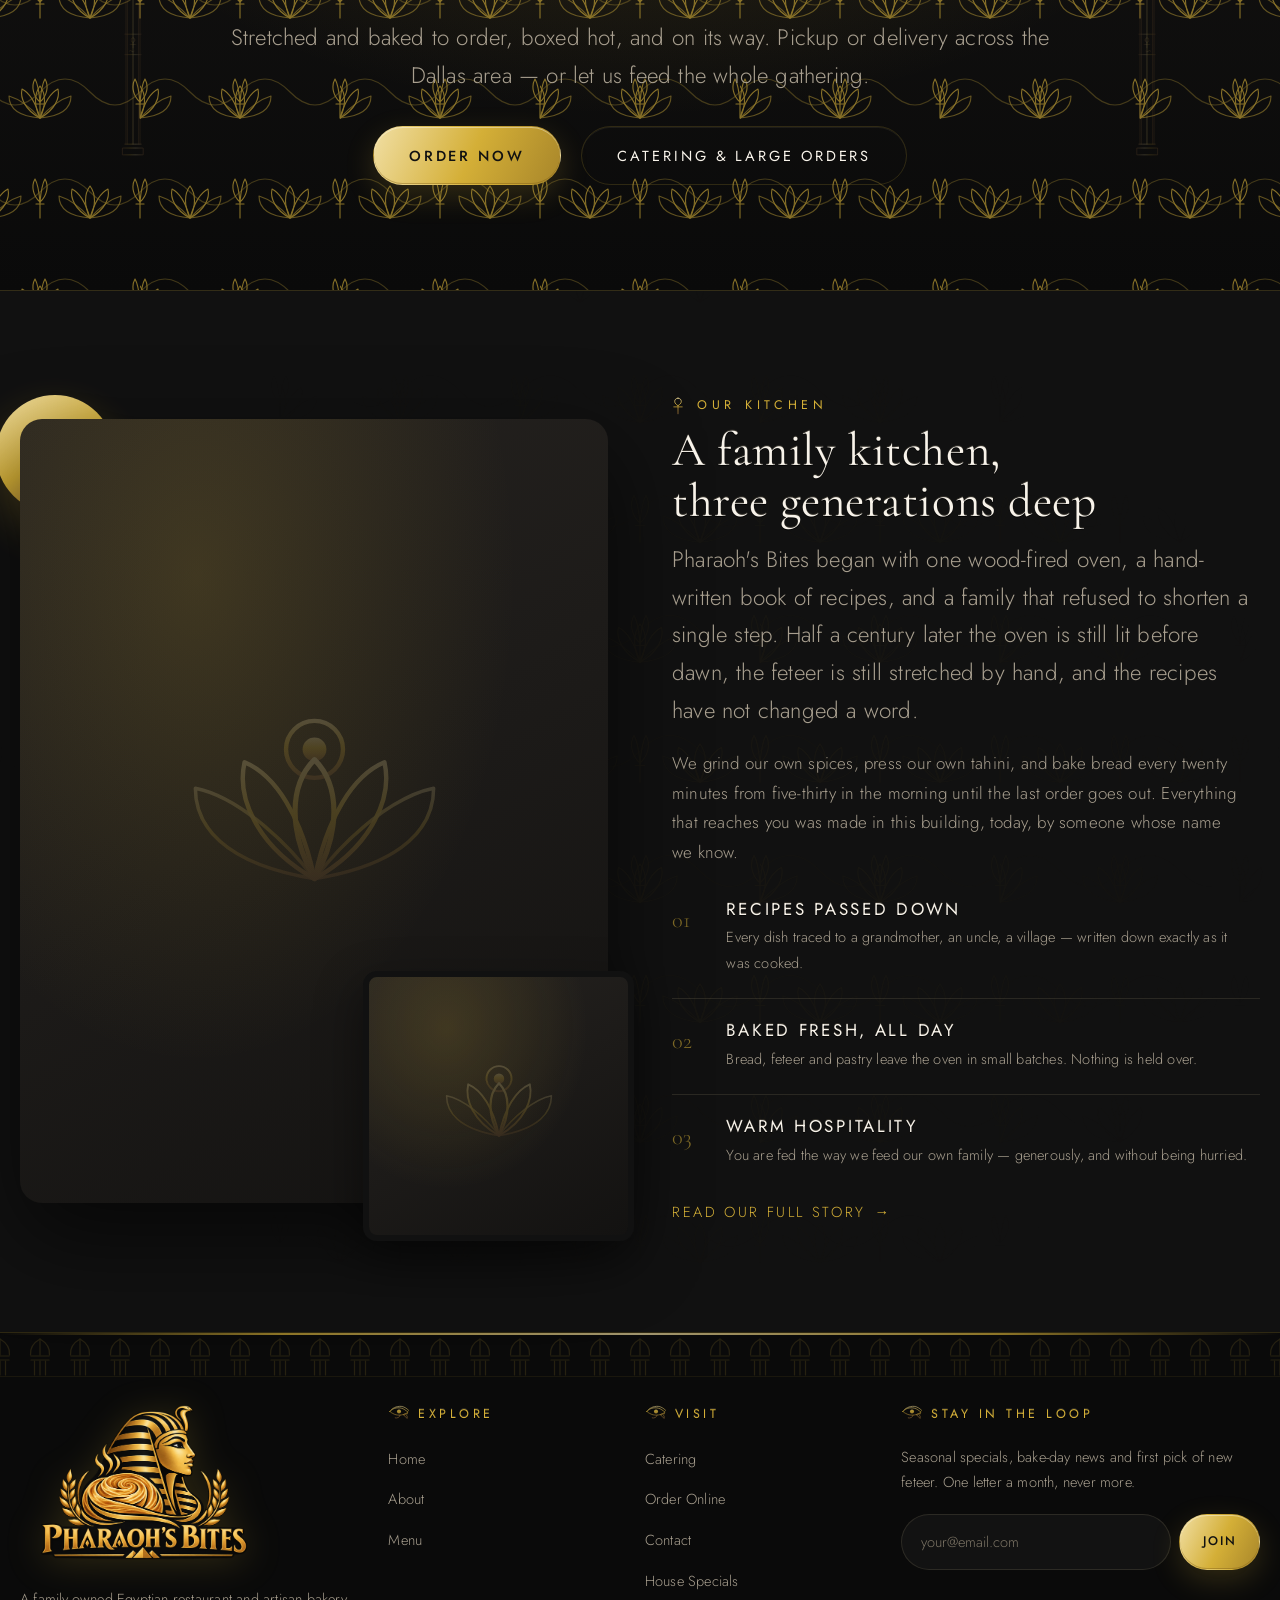
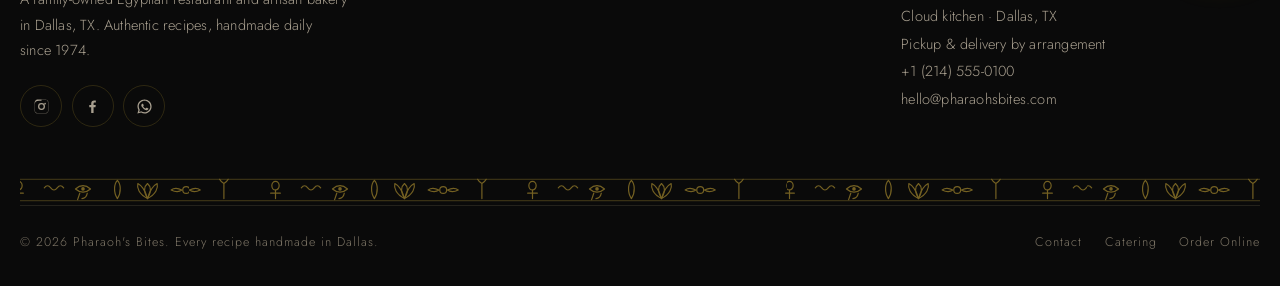
==== commit f02e0a03: "Replace every stock photo with one that matches the dish The old set was mostly wrong (pancakes for " ====
--- a/index.html
+++ b/index.html
@@ -33,9 +33,9 @@
 <link rel="preconnect" href="https://fonts.gstatic.com" crossorigin>
 <link rel="preconnect" href="https://images.unsplash.com" crossorigin>
 <link rel="stylesheet" href="https://fonts.googleapis.com/css2?family=Cormorant+Garamond:ital,wght@0,300;0,400;0,500;1,300;1,400&family=Jost:wght@200;300;400;500&family=Noto+Kufi+Arabic:wght@400;600;700&display=swap">
-<link rel="stylesheet" href="assets/css/main.css?v=16">
-<link rel="stylesheet" href="assets/css/pages.css?v=16">
-<link rel="stylesheet" href="assets/css/pharaonic.css?v=16">
+<link rel="stylesheet" href="assets/css/main.css?v=17">
+<link rel="stylesheet" href="assets/css/pages.css?v=17">
+<link rel="stylesheet" href="assets/css/pharaonic.css?v=17">
 
 <script type="application/ld+json">
 {
@@ -122,7 +122,7 @@
   <!-- ============ HERO ============ -->
   <section class="hero" aria-label="Welcome to Pharaoh's Bites">
     <div class="hero__bg" data-parallax="0.14">
-      <img src="https://images.unsplash.com/photo-1590137876181-2a5a7e340308?auto=format&amp;fit=crop&amp;w=2000&amp;q=85"
+      <img src="https://images.unsplash.com/photo-1754394483922-4d3a10cc6187?auto=format&amp;fit=crop&amp;w=2000&amp;q=85"
            alt="Feteer meshaltet resting in thirty hand-stretched golden layers, still warm from the stone"
            width="2000" height="1333" fetchpriority="high" decoding="async">
     </div>
@@ -207,19 +207,19 @@
       </div>
       <div class="grid grid-4" data-stagger="80">
         <a class="card" href="menu.html#mains" data-reveal="scale">
-          <div class="media media--4x3 zoom"><img data-src="https://images.unsplash.com/photo-1590137876181-2a5a7e340308?auto=format&amp;fit=crop&amp;w=800&amp;q=80" alt="Feteer meshaltet in hand-stretched golden layers" loading="lazy" decoding="async"><span class="media__veil"></span></div>
+          <div class="media media--4x3 zoom"><img data-src="https://images.unsplash.com/photo-1787690376659-e5e7cd2ae452?auto=format&amp;fit=crop&amp;w=800&amp;q=80" alt="Feteer meshaltet in hand-stretched golden layers" loading="lazy" decoding="async"><span class="media__veil"></span></div>
           <div class="feature" style="padding:1.5rem 1.6rem"><h3>The Main Table</h3><p>Feteer stretched by hand, and the baked trays an Egyptian table is built around.</p></div>
         </a>
         <a class="card" href="menu.html#soups" data-reveal="scale">
-          <div class="media media--4x3 zoom"><img data-src="https://images.unsplash.com/photo-1547592166-23ac45744acd?auto=format&amp;fit=crop&amp;w=800&amp;q=80" alt="A bowl of Egyptian lentil soup finished with cumin and lemon" loading="lazy" decoding="async"><span class="media__veil"></span></div>
+          <div class="media media--4x3 zoom"><img data-src="https://images.unsplash.com/photo-1642497394078-4794e837019c?auto=format&amp;fit=crop&amp;w=800&amp;q=80" alt="A bowl of Egyptian lentil soup finished with cumin and lemon" loading="lazy" decoding="async"><span class="media__veil"></span></div>
           <div class="feature" style="padding:1.5rem 1.6rem"><h3>Soups</h3><p>Lentil soup, simmered slowly and sent out hot in a sealed container.</p></div>
         </a>
         <a class="card" href="menu.html#desserts" data-reveal="scale">
-          <div class="media media--4x3 zoom"><img data-src="https://images.unsplash.com/photo-1519915028121-7d3463d20b13?auto=format&amp;fit=crop&amp;w=800&amp;q=80" alt="Goulash pastry layered with nuts and soaked in syrup" loading="lazy" decoding="async"><span class="media__veil"></span></div>
+          <div class="media media--4x3 zoom"><img data-src="https://images.unsplash.com/photo-1594981449006-3bb015dd305a?auto=format&amp;fit=crop&amp;w=800&amp;q=80" alt="Goulash pastry layered with nuts and soaked in syrup" loading="lazy" decoding="async"><span class="media__veil"></span></div>
           <div class="feature" style="padding:1.5rem 1.6rem"><h3>Sweet</h3><p>Goulash with nuts, mini feteer, crepes, cakes and puddings — cut to order.</p></div>
         </a>
         <a class="card" href="menu.html#sides" data-reveal="scale">
-          <div class="media media--4x3 zoom"><img data-src="https://images.unsplash.com/photo-1452195100486-9cc805987862?auto=format&amp;fit=crop&amp;w=800&amp;q=80" alt="Egyptian white cheese served beside honey" loading="lazy" decoding="async"><span class="media__veil"></span></div>
+          <div class="media media--4x3 zoom"><img data-src="https://images.unsplash.com/photo-1777891257739-5d0f6531a508?auto=format&amp;fit=crop&amp;w=800&amp;q=80" alt="Egyptian white cheese served beside honey" loading="lazy" decoding="async"><span class="media__veil"></span></div>
           <div class="feature" style="padding:1.5rem 1.6rem"><h3>On the Side</h3><p>White cheese, black honey, white honey and tahini. Nothing more complicated.</p></div>
         </a>
       </div>
@@ -230,7 +230,7 @@
   <section class="section section--stone" aria-labelledby="bakery-title">
     <div class="shell">
       <div class="oven-panel" data-reveal>
-        <img data-src="https://images.unsplash.com/photo-1517433670267-08bbd4be890f?auto=format&amp;fit=crop&amp;w=1800&amp;q=82" alt="The wood-fired oven at Pharaoh's Bites glowing during the early morning bake" loading="lazy" decoding="async">
+        <img data-src="https://images.unsplash.com/photo-1636581563748-dcb80f710950?auto=format&amp;fit=crop&amp;w=1800&amp;q=82" alt="The wood-fired oven at Pharaoh's Bites glowing during the early morning bake" loading="lazy" decoding="async">
         <div class="oven-panel__body">
           <p class="eyebrow">The Bakery</p>
           <h2 id="bakery-title" class="mt-2">The oven is lit at four</h2>
@@ -307,11 +307,11 @@
       <div class="story-media relative" data-reveal="left">
         <div class="badge-est"><b>1974</b><small>Est.</small></div>
         <div class="story-media__main media media--3x4 zoom">
-          <img data-src="https://images.unsplash.com/photo-1577219491135-ce391730fb2c?auto=format&amp;fit=crop&amp;w=1100&amp;q=82"
+          <img data-src="https://images.unsplash.com/photo-1772758632366-bb56797f50b0?auto=format&amp;fit=crop&amp;w=1100&amp;q=82"
                alt="A Pharaoh's Bites baker stretching feteer meshaltet dough by hand in the warm light of the bakery" loading="lazy" decoding="async" width="1100" height="1466">
         </div>
         <div class="story-media__inset media media--1x1 zoom">
-          <img data-src="https://images.unsplash.com/photo-1549931319-a545dcf3bc73?auto=format&amp;fit=crop&amp;w=700&amp;q=82"
+          <img data-src="https://images.unsplash.com/photo-1608198093029-395e34909bb5?auto=format&amp;fit=crop&amp;w=700&amp;q=82"
                alt="Freshly baked baladi bread stacked warm from the wood-fired oven" loading="lazy" decoding="async" width="700" height="700">
         </div>
       </div>
@@ -430,8 +430,8 @@
   </div>
 </footer>
 
-<script src="assets/js/config.js?v=16"></script>
-<script src="assets/js/data.js?v=16"></script>
-<script src="assets/js/main.js?v=16" defer></script>
+<script src="assets/js/config.js?v=17"></script>
+<script src="assets/js/data.js?v=17"></script>
+<script src="assets/js/main.js?v=17" defer></script>
 </body>
 </html>
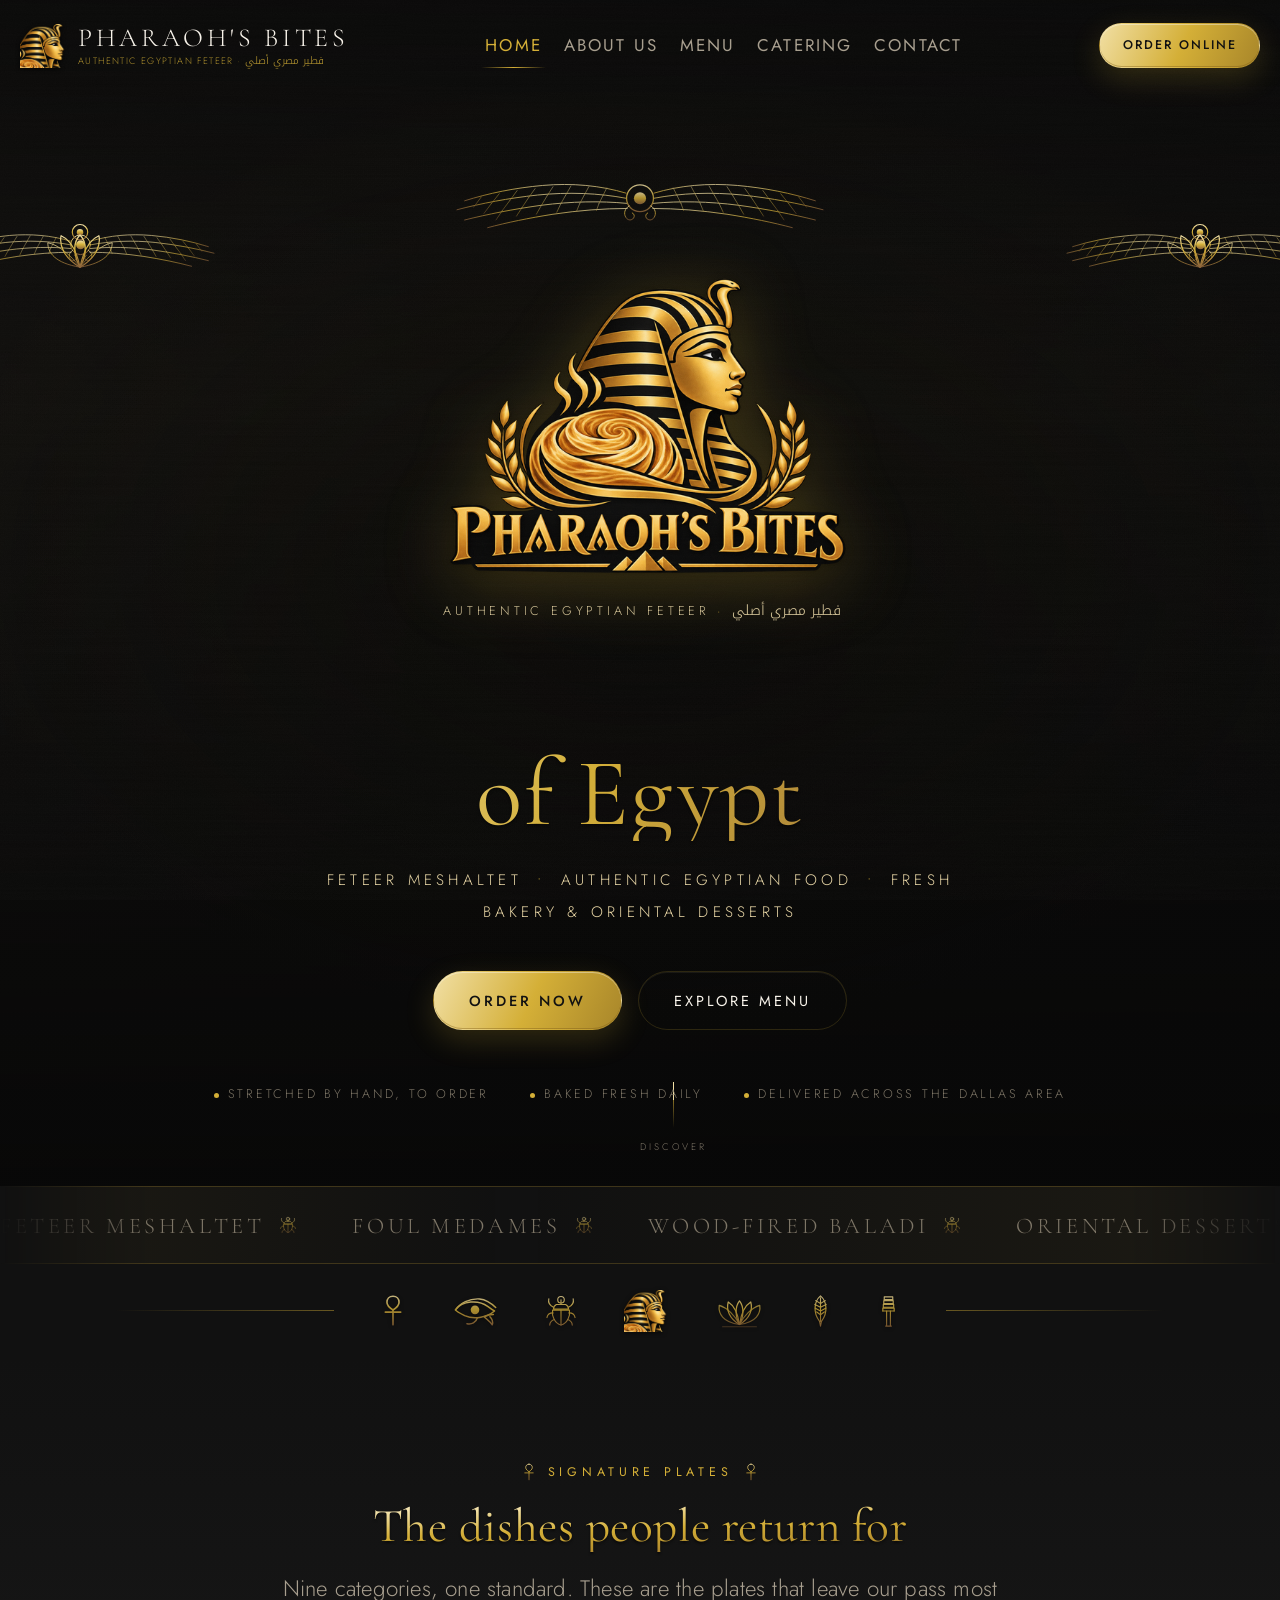
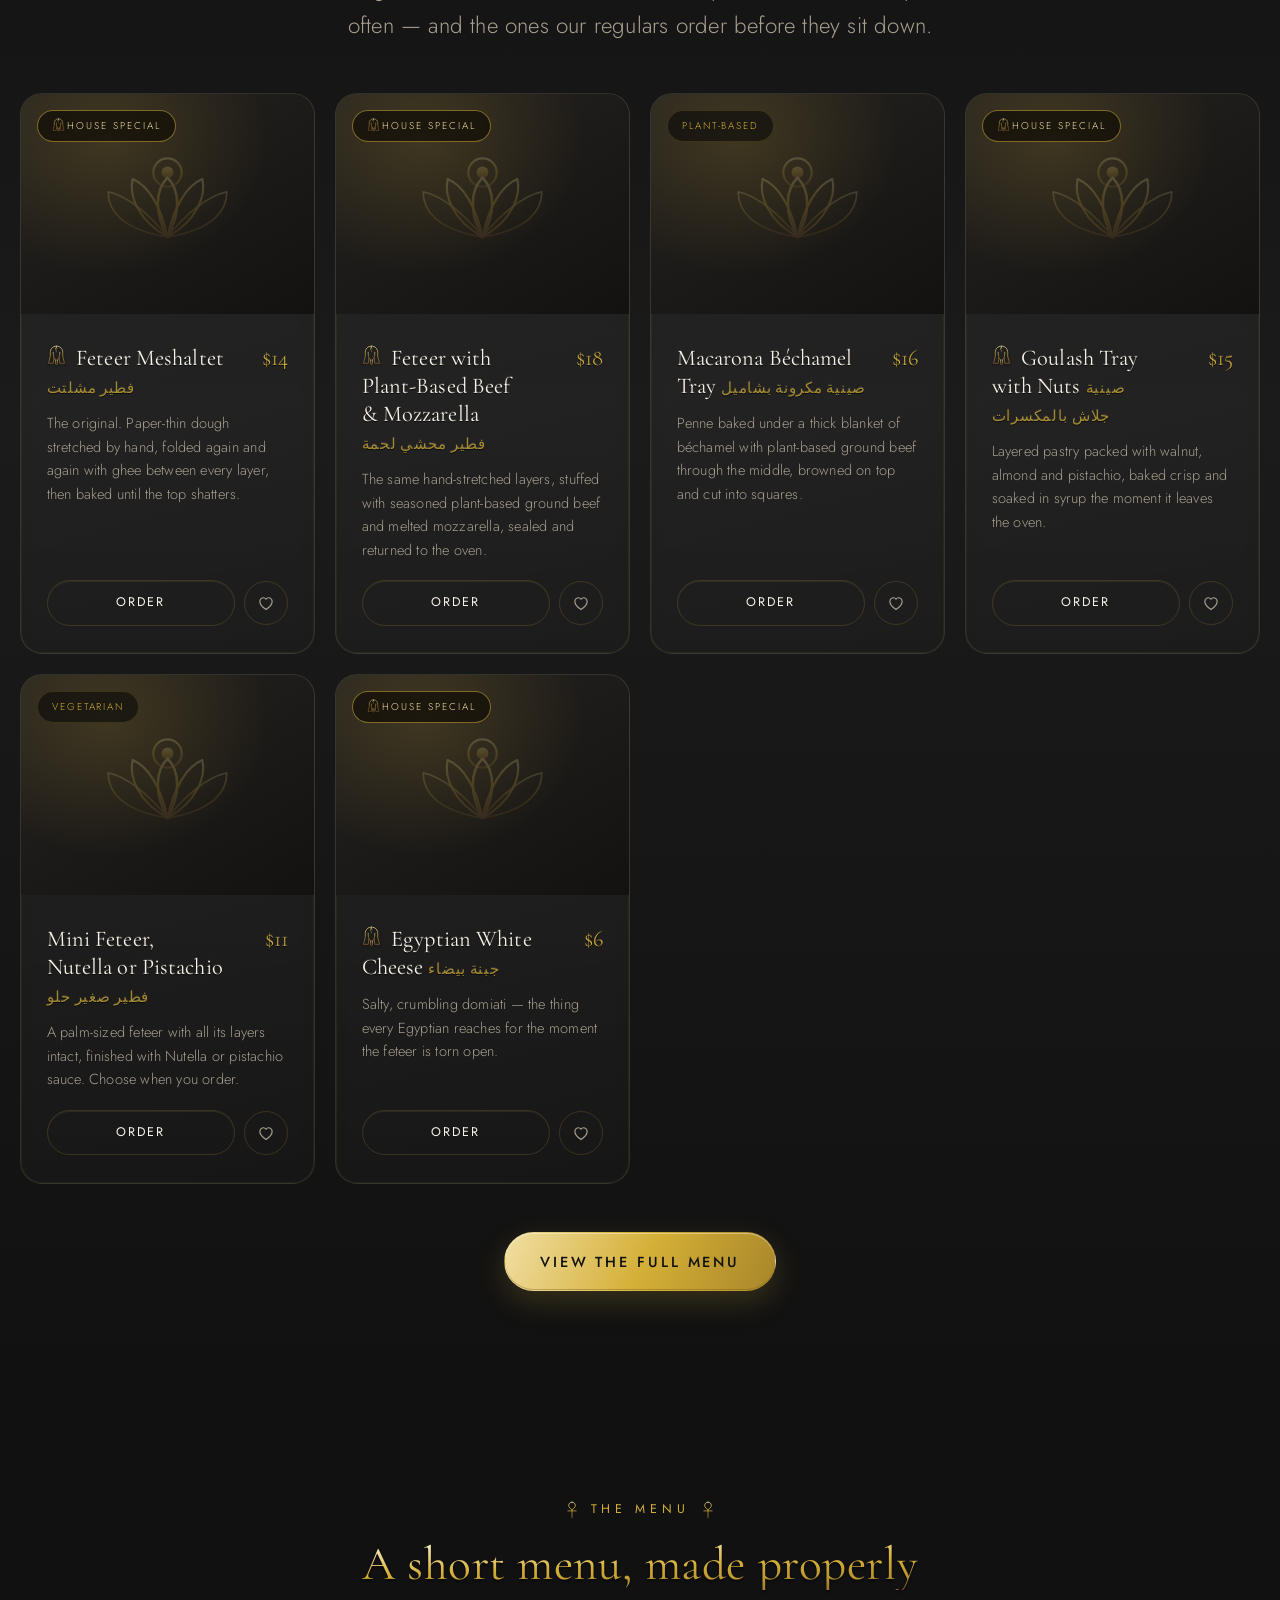
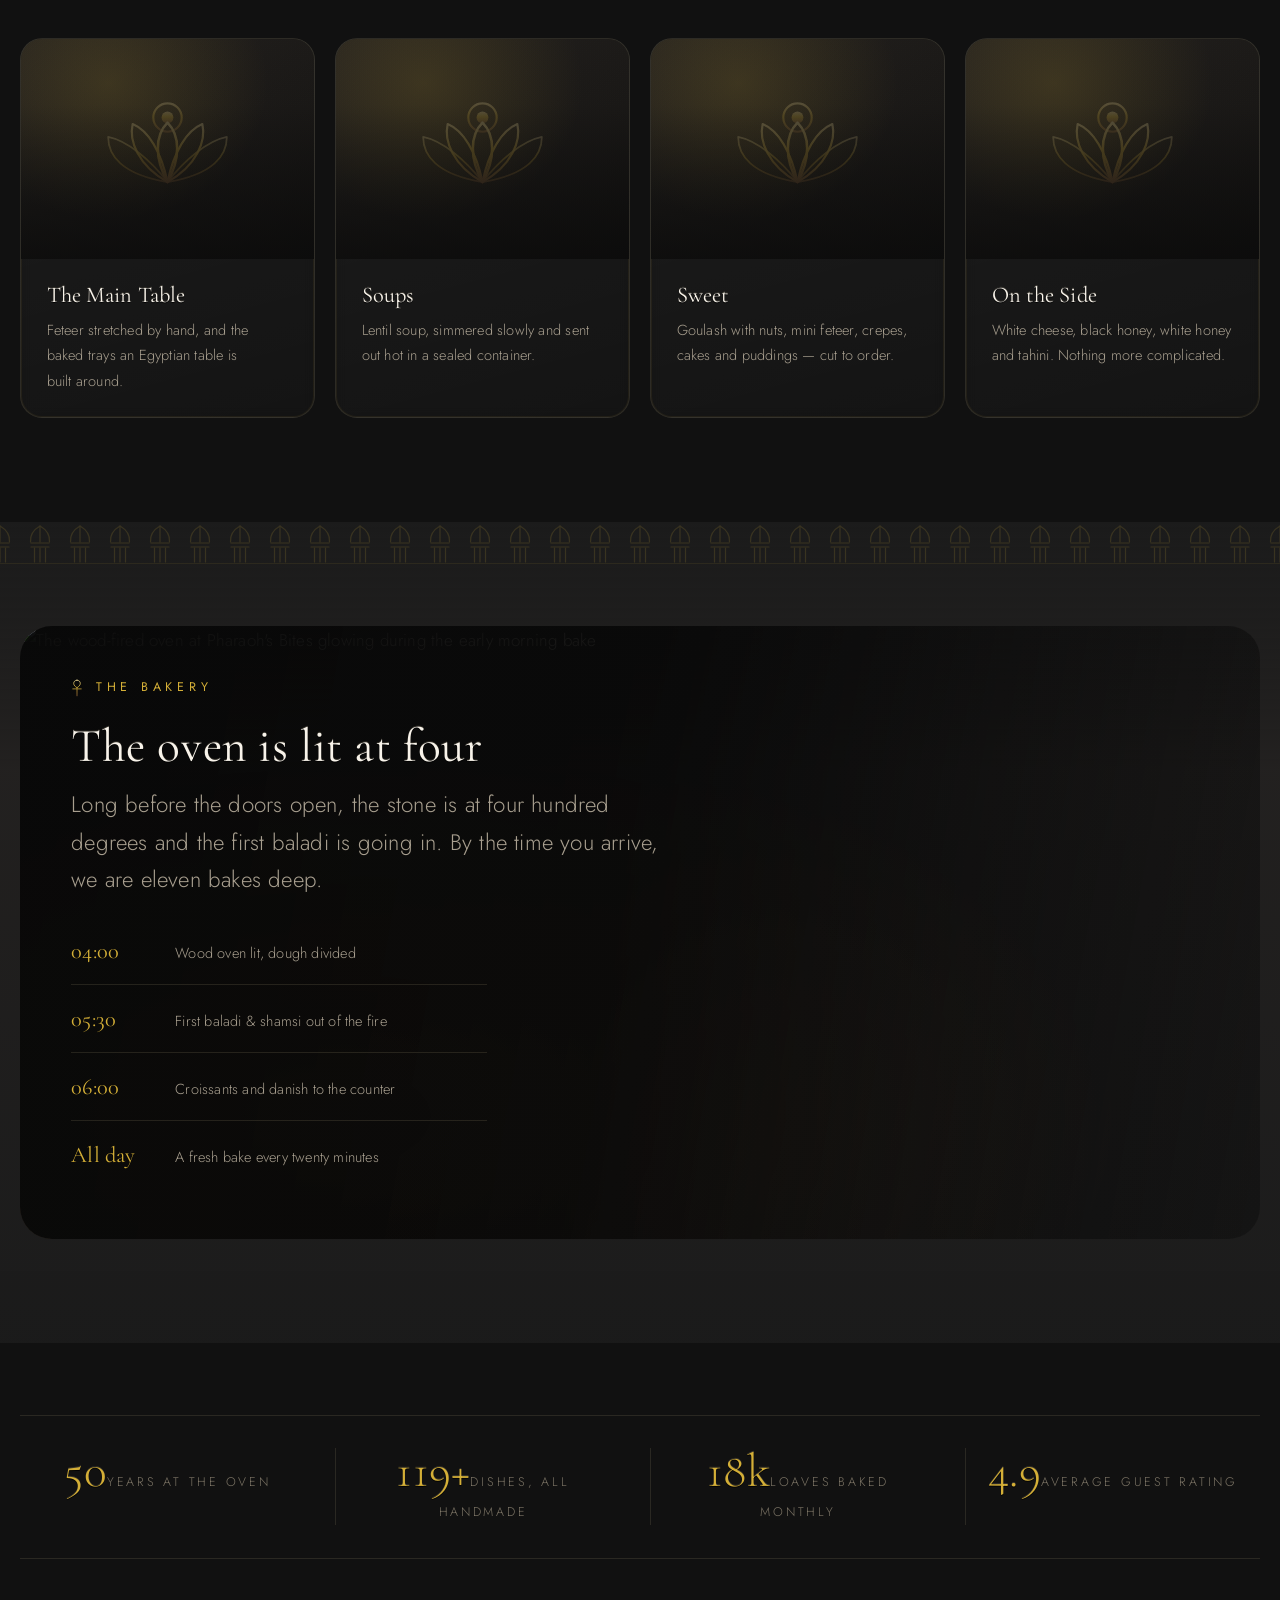
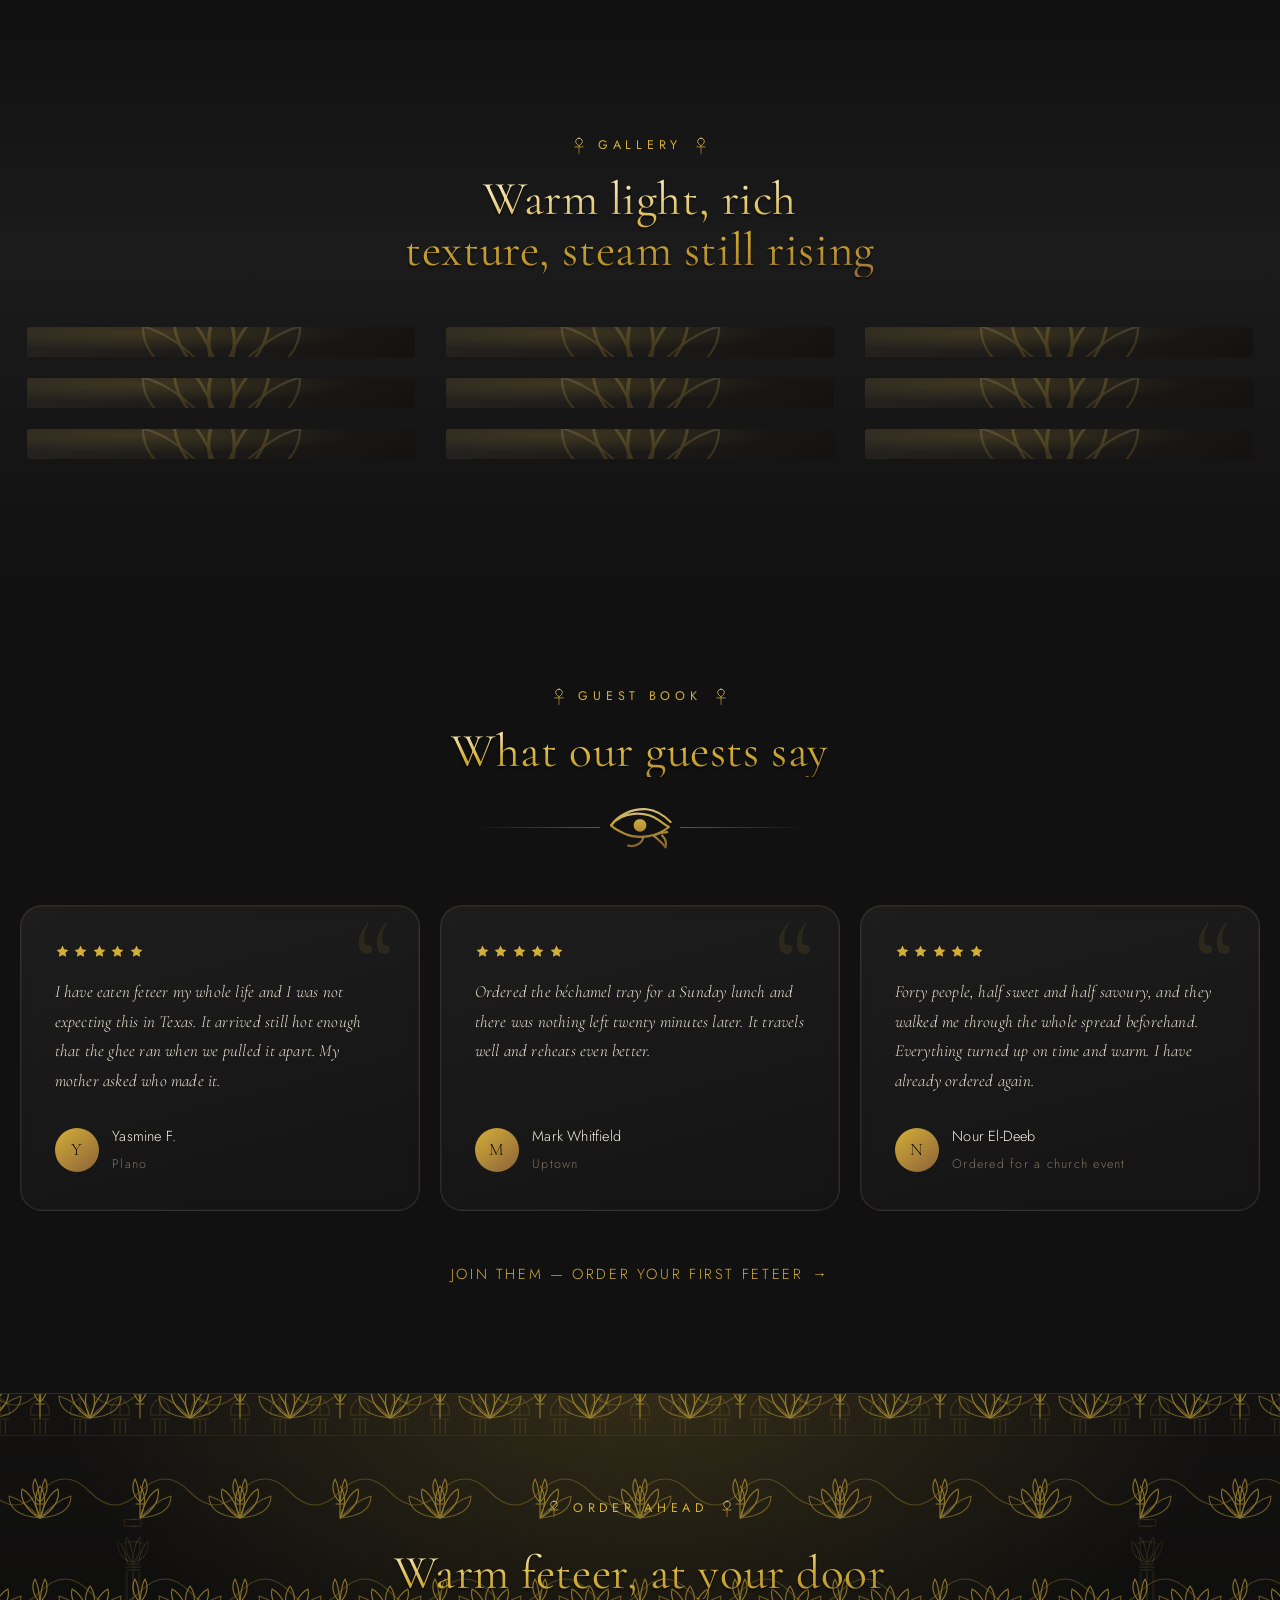
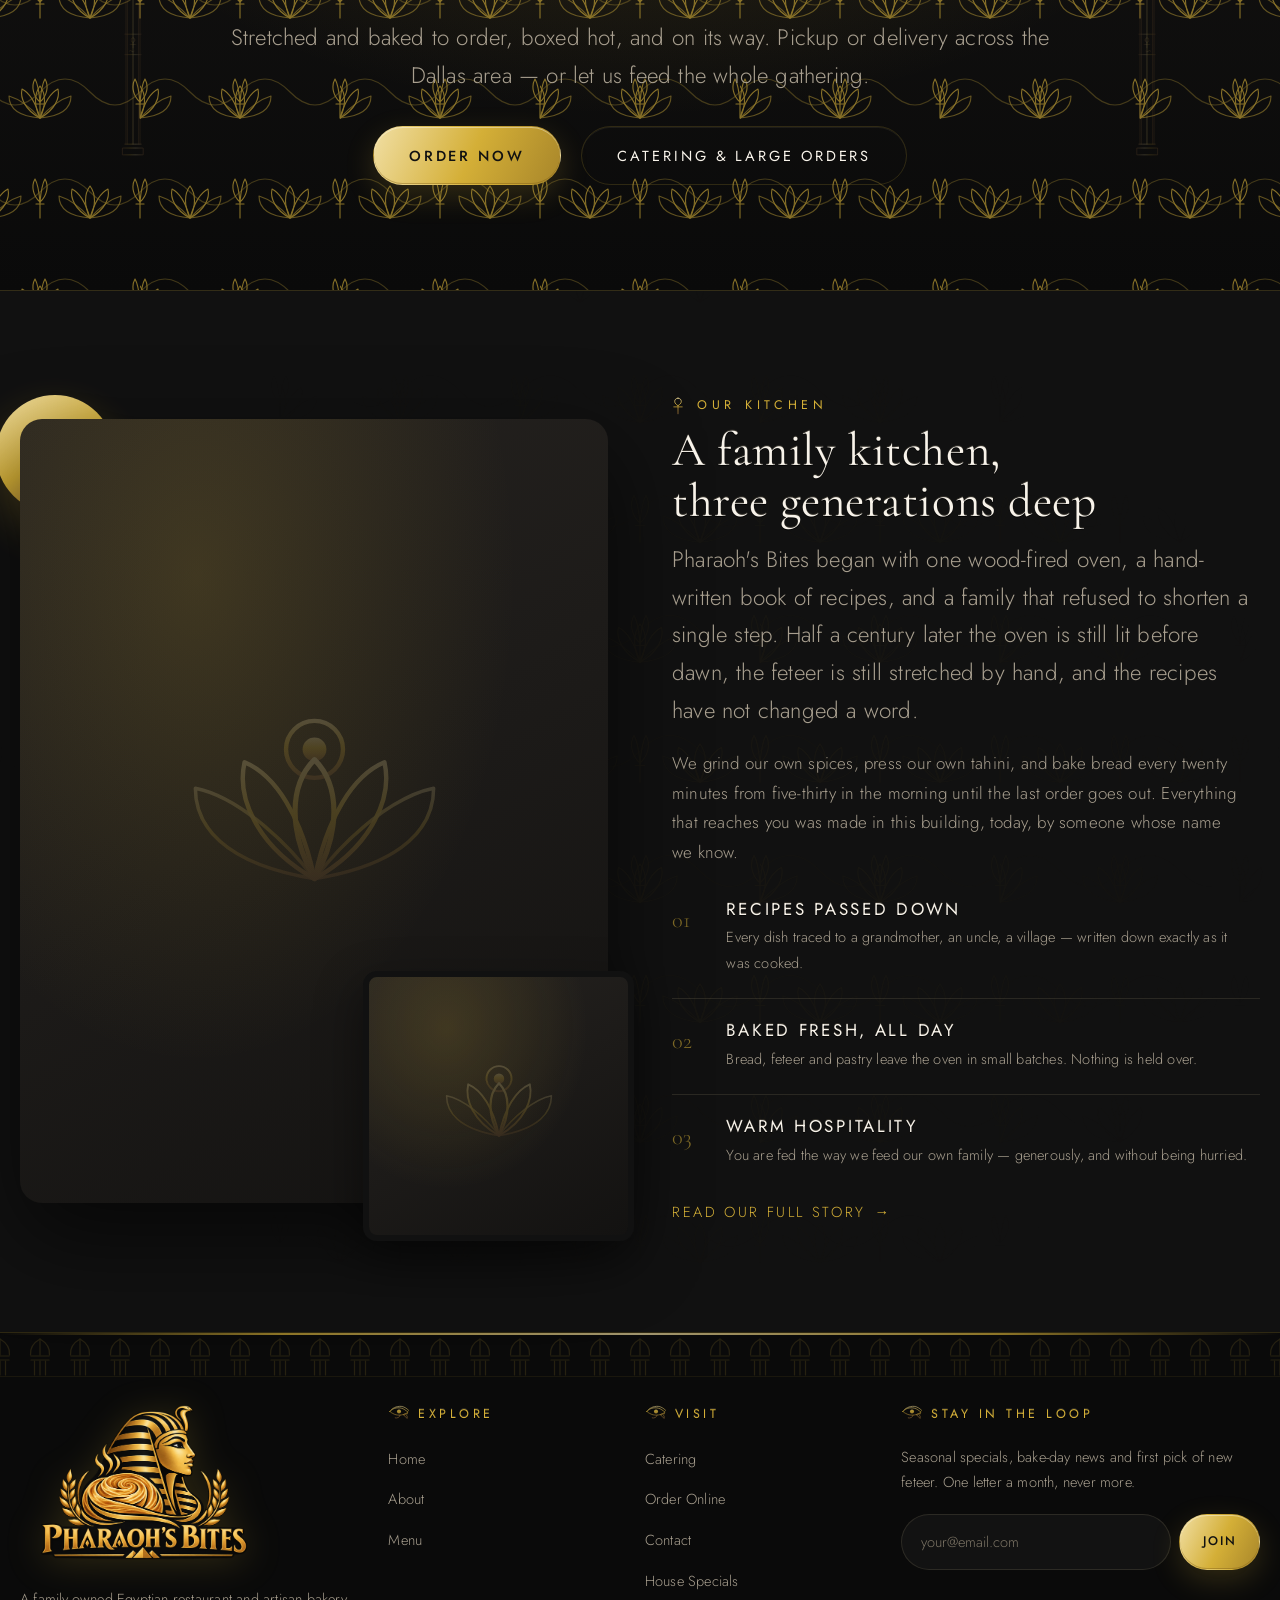
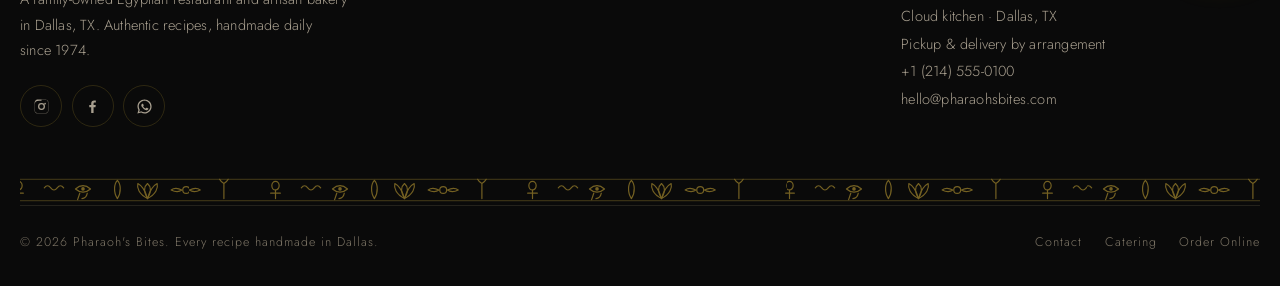
==== commit 2e051dc4: "Order review and WhatsApp checkout The basket becomes an order-review panel (item, quantity, unit pr" ====
--- a/index.html
+++ b/index.html
@@ -33,9 +33,9 @@
 <link rel="preconnect" href="https://fonts.gstatic.com" crossorigin>
 <link rel="preconnect" href="https://images.unsplash.com" crossorigin>
 <link rel="stylesheet" href="https://fonts.googleapis.com/css2?family=Cormorant+Garamond:ital,wght@0,300;0,400;0,500;1,300;1,400&family=Jost:wght@200;300;400;500&family=Noto+Kufi+Arabic:wght@400;600;700&display=swap">
-<link rel="stylesheet" href="assets/css/main.css?v=17">
-<link rel="stylesheet" href="assets/css/pages.css?v=17">
-<link rel="stylesheet" href="assets/css/pharaonic.css?v=17">
+<link rel="stylesheet" href="assets/css/main.css?v=18">
+<link rel="stylesheet" href="assets/css/pages.css?v=18">
+<link rel="stylesheet" href="assets/css/pharaonic.css?v=18">
 
 <script type="application/ld+json">
 {
@@ -430,8 +430,8 @@
   </div>
 </footer>
 
-<script src="assets/js/config.js?v=17"></script>
-<script src="assets/js/data.js?v=17"></script>
-<script src="assets/js/main.js?v=17" defer></script>
+<script src="assets/js/config.js?v=18"></script>
+<script src="assets/js/data.js?v=18"></script>
+<script src="assets/js/main.js?v=18" defer></script>
 </body>
 </html>
--- a/assets/css/pages.css
+++ b/assets/css/pages.css
@@ -768,12 +768,19 @@
   background: rgba(212, 175, 55, .14);
   color: var(--gold);
 }
-.basket__list { display: grid; gap: .9rem; max-height: 21rem; overflow-y: auto; padding-right: .3rem; }
+.basket__list { display: grid; gap: .75rem; max-height: 24rem; overflow-y: auto; padding-right: .3rem; }
 .basket__empty { font-size: var(--step--1); color: var(--text-dim); padding-block: 1.6rem; text-align: center; }
-.basket-item { display: grid; grid-template-columns: 1fr auto; gap: .3rem .8rem; padding-bottom: .85rem; border-bottom: 1px solid var(--line-soft); }
-.basket-item__name { font-size: var(--step--1); color: var(--ivory); }
-.basket-item__price { font-family: var(--font-display); color: var(--gold); font-size: var(--step-0); }
-.qty { display: inline-flex; align-items: center; gap: .3rem; grid-column: 1 / -1; }
+/* Review table: item · qty · each · line total */
+.basket-head,
+.basket-item { display: grid; grid-template-columns: 1fr auto 4.2rem 4.6rem; gap: .35rem .7rem; align-items: center; }
+.basket-head { font-size: .6rem; letter-spacing: .2em; text-transform: uppercase; color: var(--text-dim); padding-bottom: .4rem; border-bottom: 1px solid var(--line); }
+.basket-head span:nth-child(n+3), .basket-item__each, .basket-item__price { text-align: right; }
+.basket-item { padding-bottom: .75rem; border-bottom: 1px solid var(--line-soft); }
+.basket-item__name { font-size: var(--step--1); color: var(--ivory); line-height: 1.3; }
+.basket-item__each { font-size: var(--step--2); color: var(--text-muted); white-space: nowrap; }
+.basket-item__price { font-family: var(--font-display); color: var(--gold); font-size: var(--step-0); white-space: nowrap; }
+.basket-item .remove { grid-column: 1 / -1; justify-self: start; margin: 0; }
+.qty { display: inline-flex; align-items: center; gap: .3rem; }
 .qty button {
   width: 26px; height: 26px;
   display: grid; place-items: center;
@@ -794,6 +801,50 @@
 .basket__row--total { font-family: var(--font-display); font-size: var(--step-1); color: var(--ivory); padding-top: .5rem; }
 .basket__row--total span:last-child { color: var(--gold); }
 
+.basket__notice {
+  margin-top: 1rem;
+  padding: .85rem 1rem;
+  border: 1px solid rgba(212, 175, 55, .3);
+  border-radius: var(--r-md);
+  background: rgba(212, 175, 55, .07);
+  font-size: var(--step--2);
+  line-height: 1.55;
+  color: var(--sand, var(--text-muted));
+}
+
+/* Customer details */
+.checkout-form { display: grid; gap: .85rem; margin-top: 1.4rem; padding-top: 1.2rem; border-top: 1px solid var(--line); }
+.checkout-form__title { font-family: var(--font-display); font-size: var(--step-0); color: var(--ivory); margin: 0 0 .1rem; }
+.checkout-form .field label small { text-transform: none; letter-spacing: 0; opacity: .8; }
+.checkout-form .field label span { color: var(--gold); }
+.checkout-form .field input { padding: .8rem .95rem; font-size: var(--step--1); }
+.field-row { display: grid; grid-template-columns: minmax(0, 1fr) 4.2rem 6.2rem; gap: .7rem; }
+@media (max-width: 420px) { .field-row { grid-template-columns: 1fr 1fr; } .field-row .field--grow { grid-column: 1 / -1; } }
+
+/* WhatsApp checkout button — official brand green, big enough to tap */
+.btn--whatsapp {
+  --btn-bg: #25D366;
+  --btn-fg: #ffffff;
+  gap: .7rem;
+  min-height: 3.6rem;
+  padding: 1rem 1.4rem;
+  background: #25D366;
+  border-color: #25D366;
+  color: #fff;
+  font-size: var(--step--1);
+  font-weight: 500;
+  letter-spacing: .1em;
+  box-shadow: 0 10px 30px rgba(37, 211, 102, .28), inset 0 1px 0 rgba(255, 255, 255, .3);
+}
+.btn--whatsapp::before { content: none; }   /* no gold hover slide on this one */
+.btn--whatsapp { white-space: normal; text-align: center; line-height: 1.25; }
+.btn--whatsapp svg { width: 1.5em; height: 1.5em; flex: none; }
+.btn--whatsapp:hover:not(:disabled), .btn--whatsapp:focus-visible { background: #1ebe5a; border-color: #1ebe5a; color: #fff; transform: translateY(-1px); }
+.btn--whatsapp:disabled { opacity: .45; cursor: not-allowed; box-shadow: none; transform: none; }
+@media (max-width: 980px) {
+  .basket { position: static; }
+}
+
 .mode-switch { display: flex; gap: .4rem; padding: .3rem; border: 1px solid var(--line-soft); border-radius: var(--r-pill); margin-bottom: 1.2rem; }
 .mode-switch button {
   flex: 1;
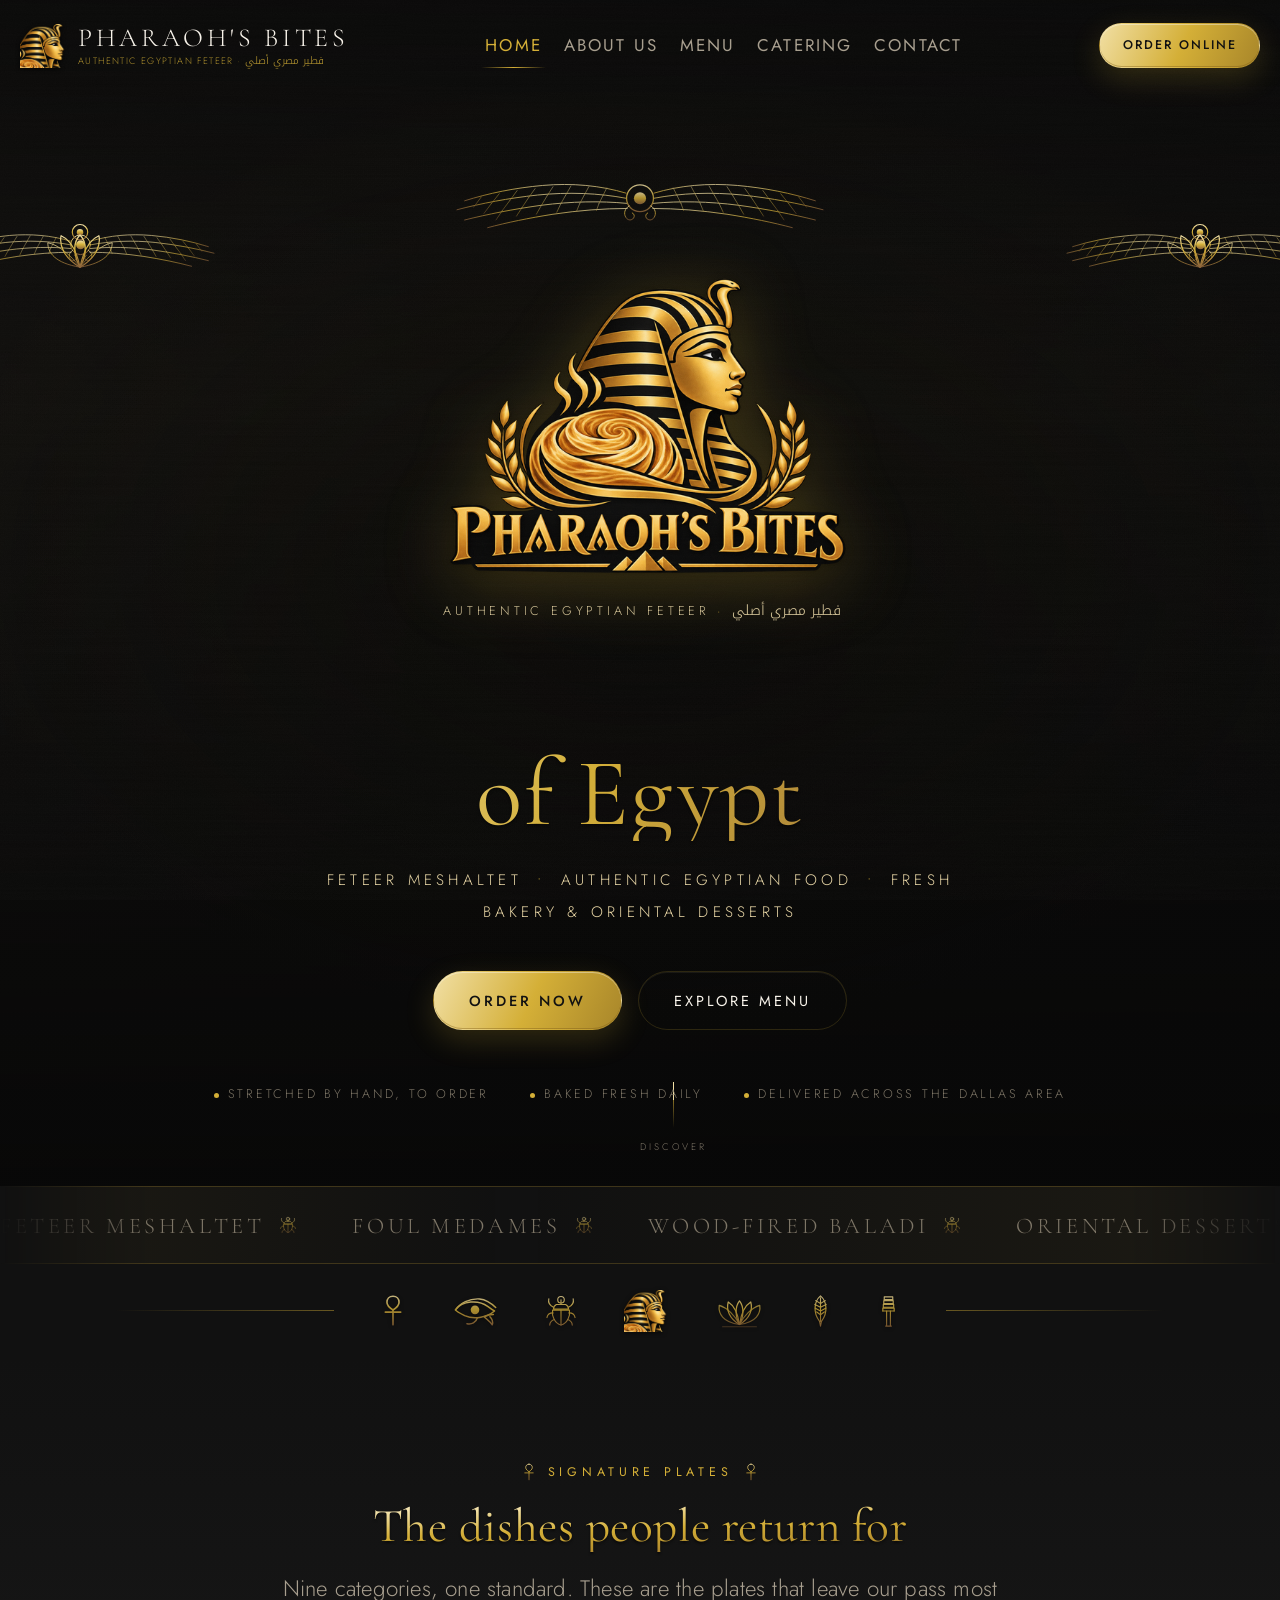
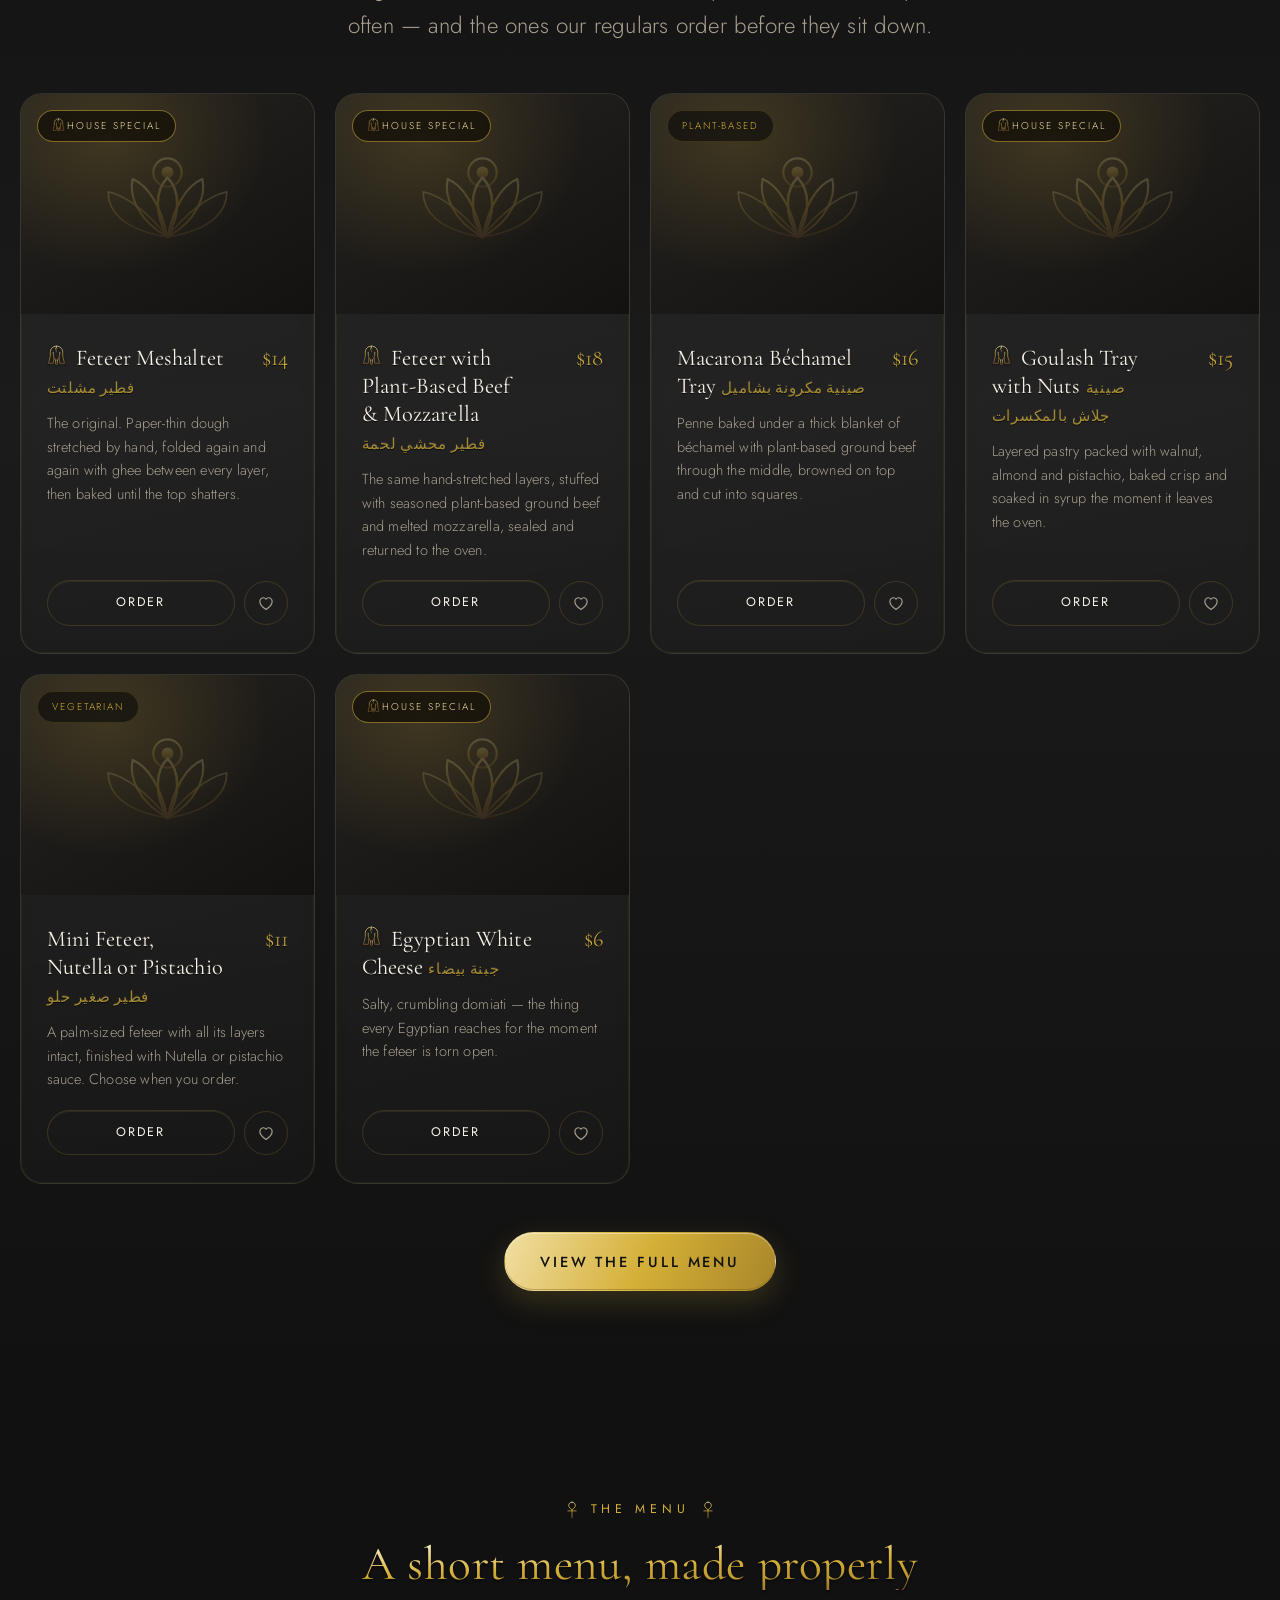
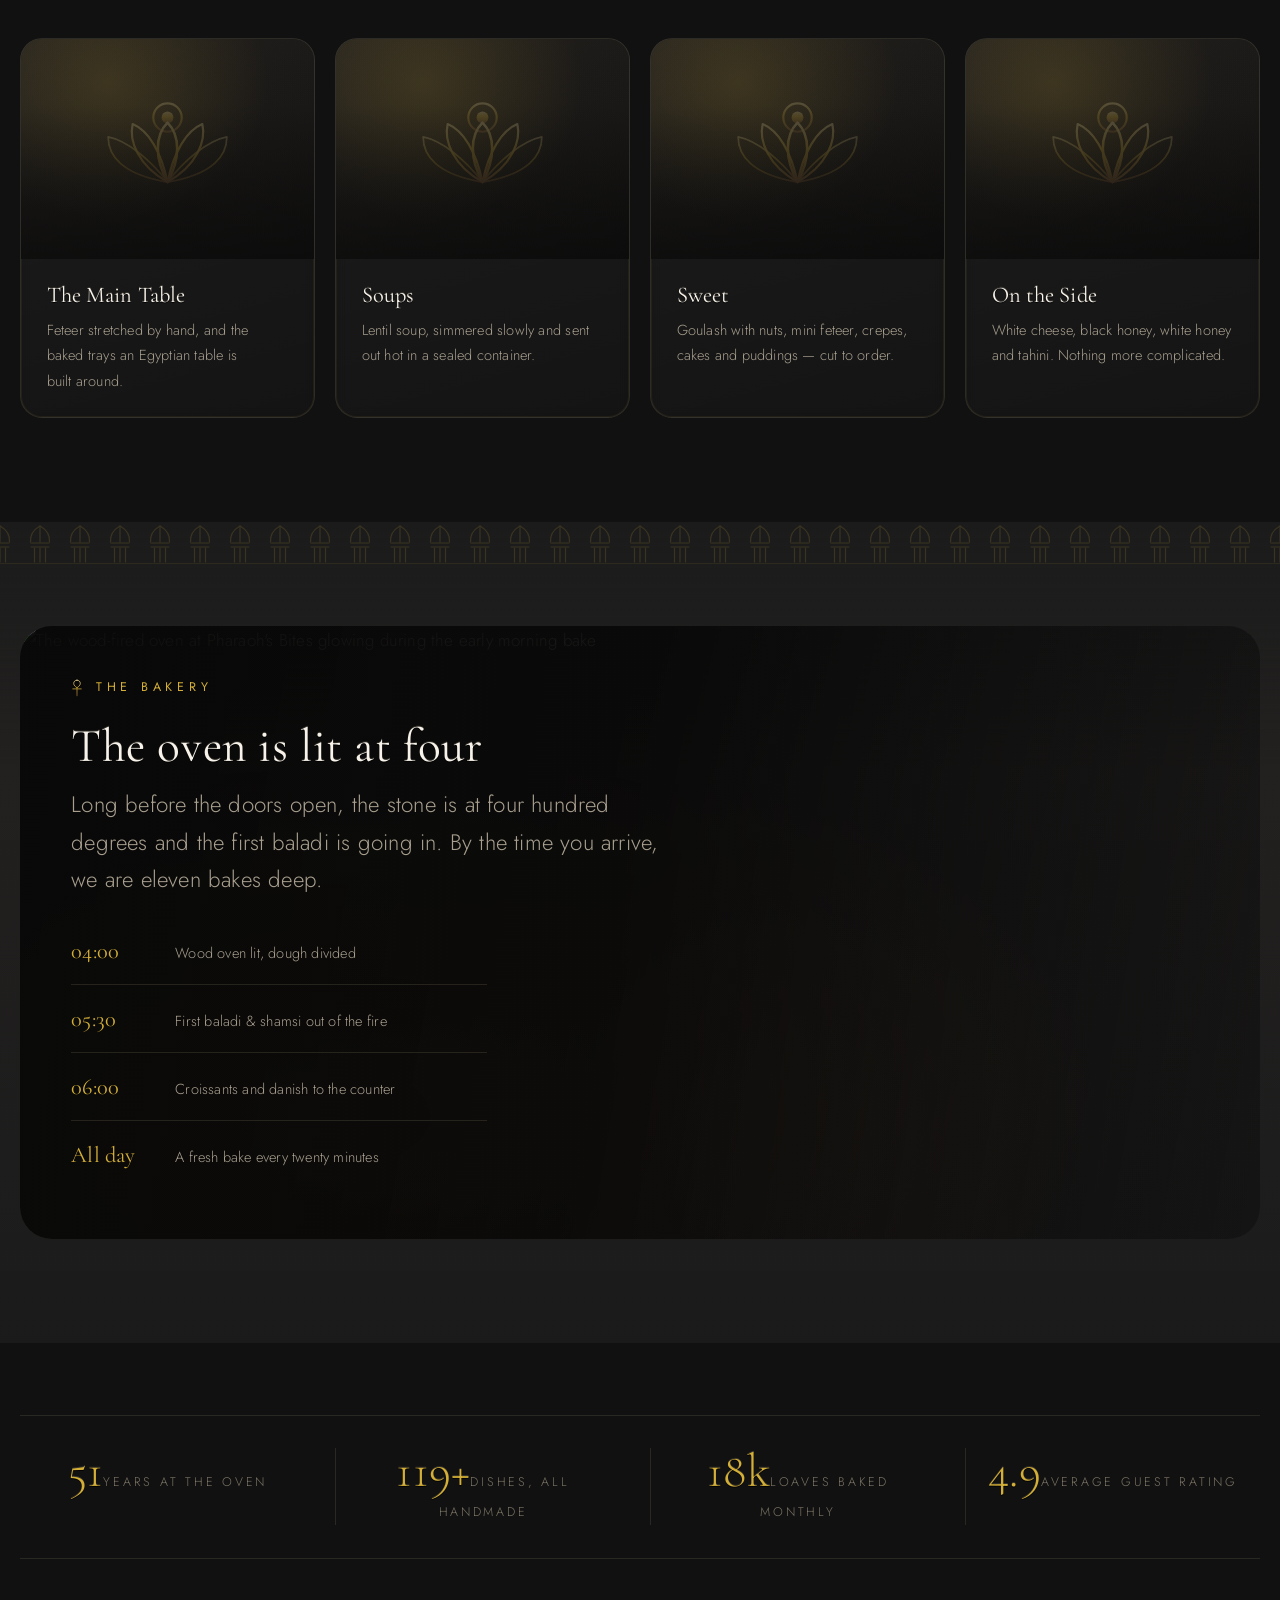
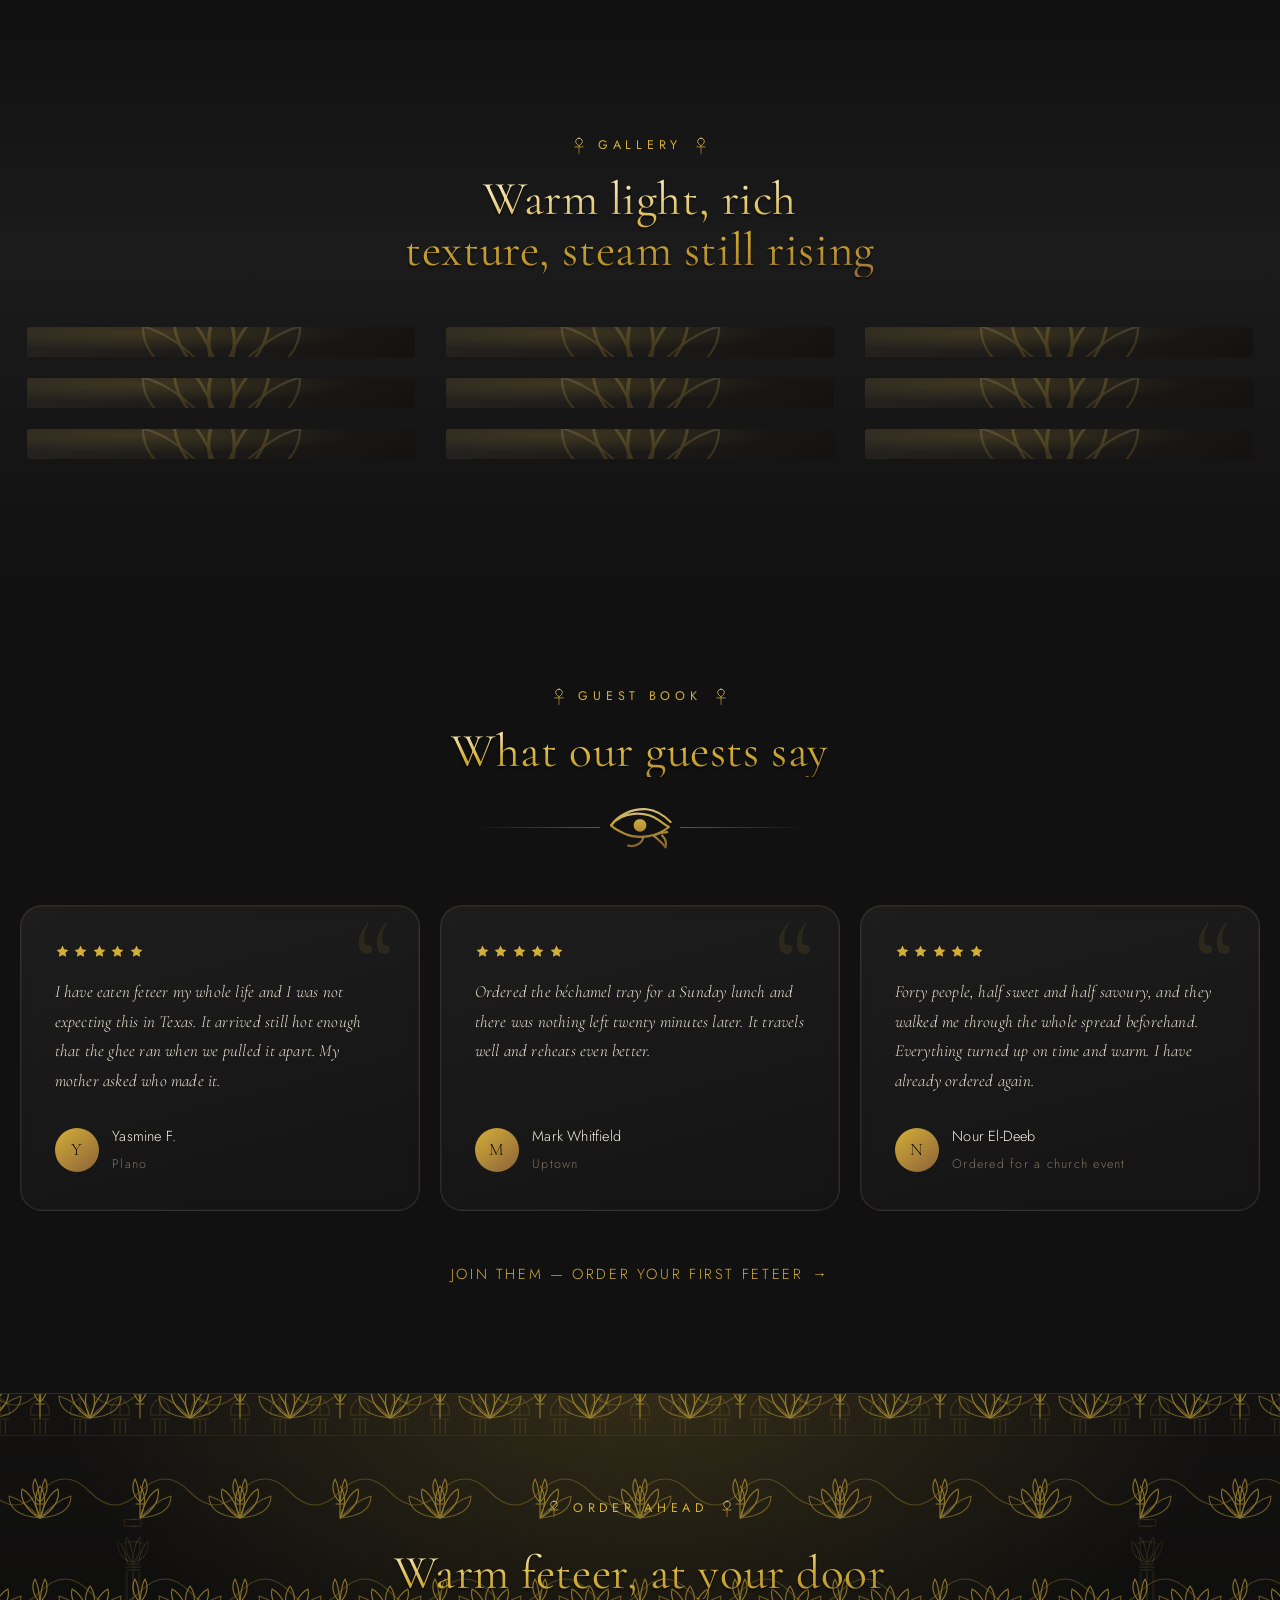
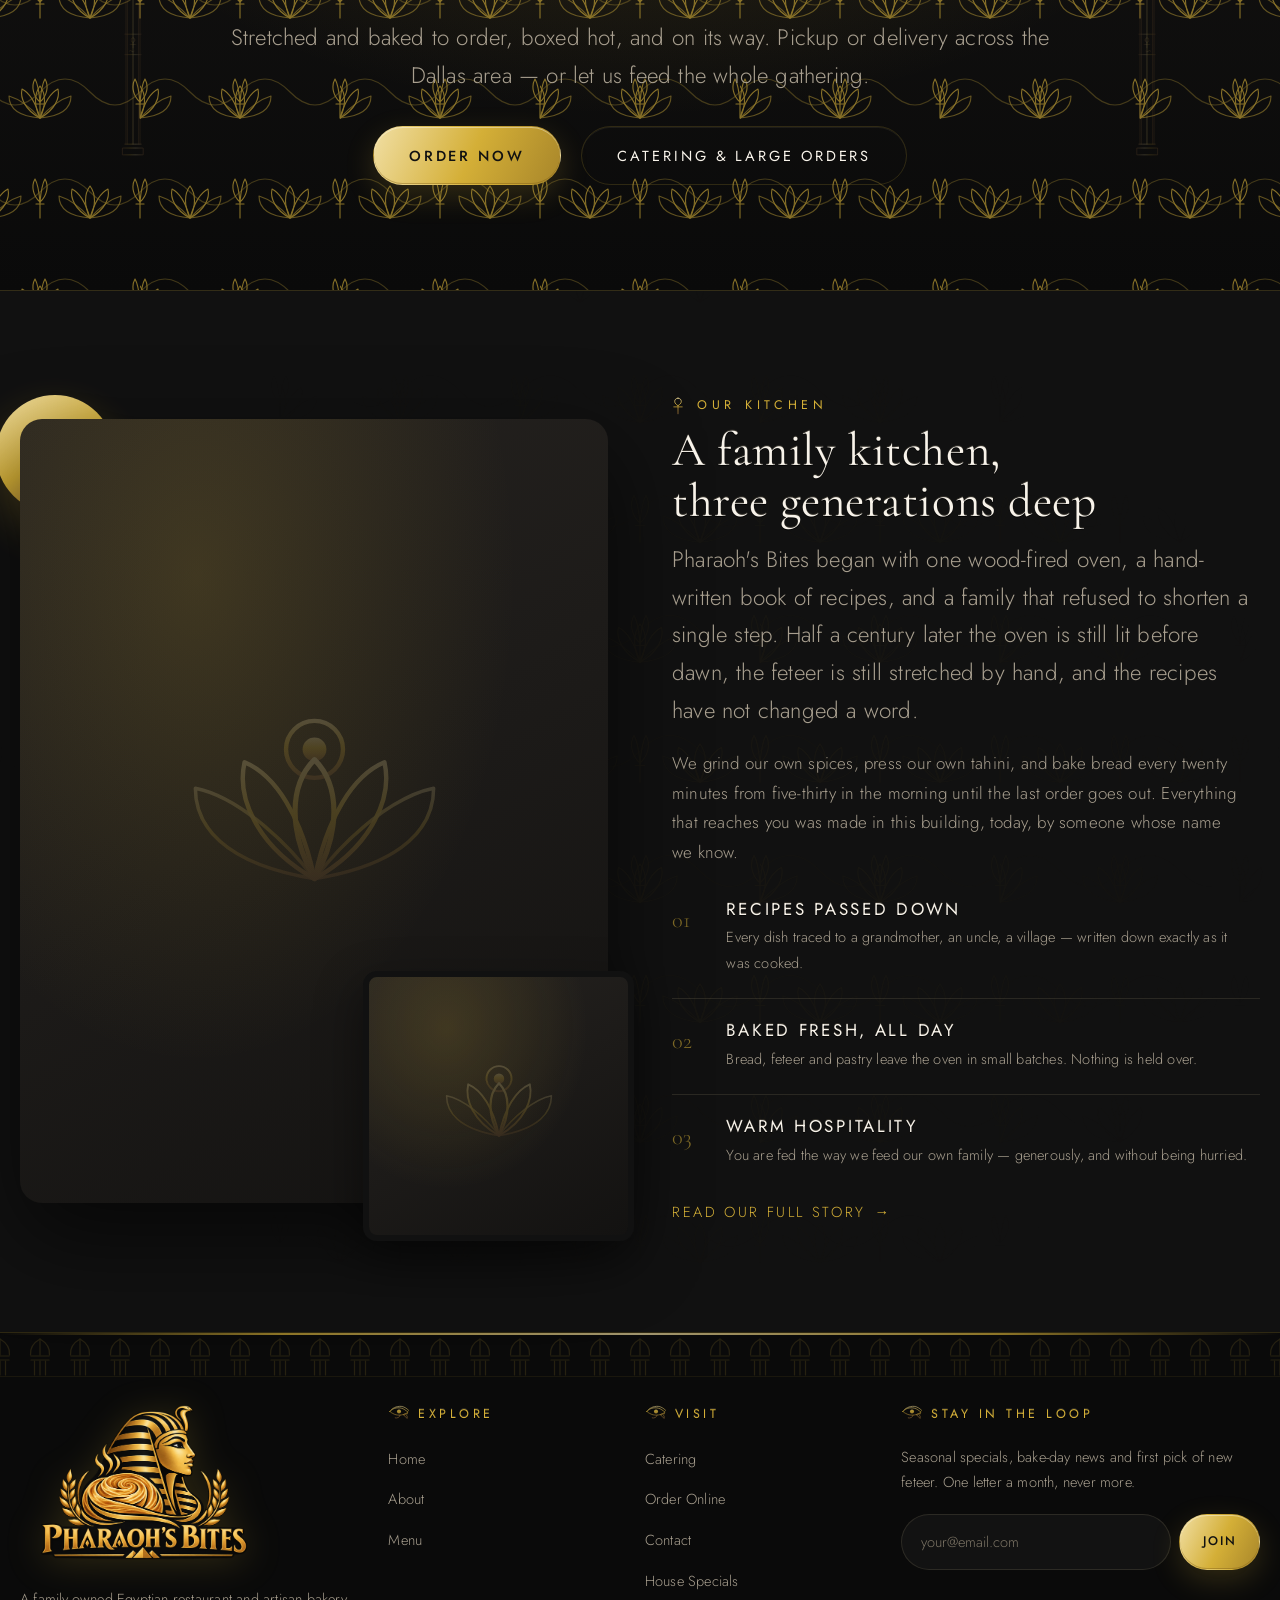
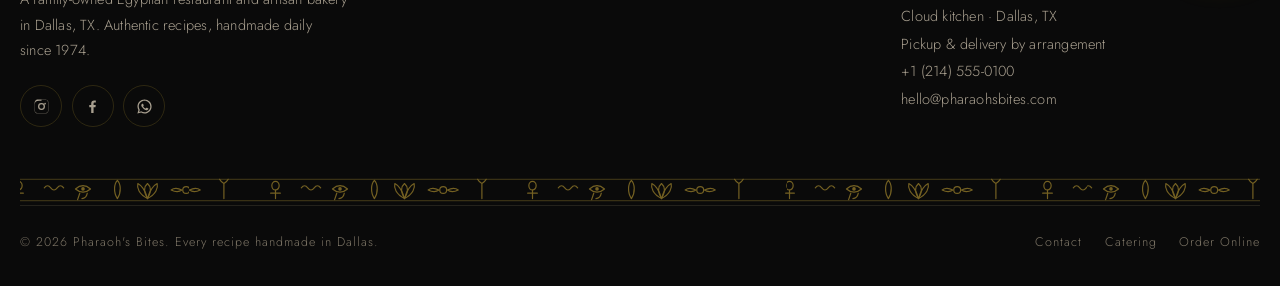
==== commit 06a103e2: "Add more emoji to the WhatsApp order message Co-Authored-By: Claude Opus 5 <noreply@anthropic.com>" ====
--- a/index.html
+++ b/index.html
@@ -33,9 +33,9 @@
 <link rel="preconnect" href="https://fonts.gstatic.com" crossorigin>
 <link rel="preconnect" href="https://images.unsplash.com" crossorigin>
 <link rel="stylesheet" href="https://fonts.googleapis.com/css2?family=Cormorant+Garamond:ital,wght@0,300;0,400;0,500;1,300;1,400&family=Jost:wght@200;300;400;500&family=Noto+Kufi+Arabic:wght@400;600;700&display=swap">
-<link rel="stylesheet" href="assets/css/main.css?v=18">
-<link rel="stylesheet" href="assets/css/pages.css?v=18">
-<link rel="stylesheet" href="assets/css/pharaonic.css?v=18">
+<link rel="stylesheet" href="assets/css/main.css?v=19">
+<link rel="stylesheet" href="assets/css/pages.css?v=19">
+<link rel="stylesheet" href="assets/css/pharaonic.css?v=19">
 
 <script type="application/ld+json">
 {
@@ -430,8 +430,8 @@
   </div>
 </footer>
 
-<script src="assets/js/config.js?v=18"></script>
-<script src="assets/js/data.js?v=18"></script>
-<script src="assets/js/main.js?v=18" defer></script>
+<script src="assets/js/config.js?v=19"></script>
+<script src="assets/js/data.js?v=19"></script>
+<script src="assets/js/main.js?v=19" defer></script>
 </body>
 </html>
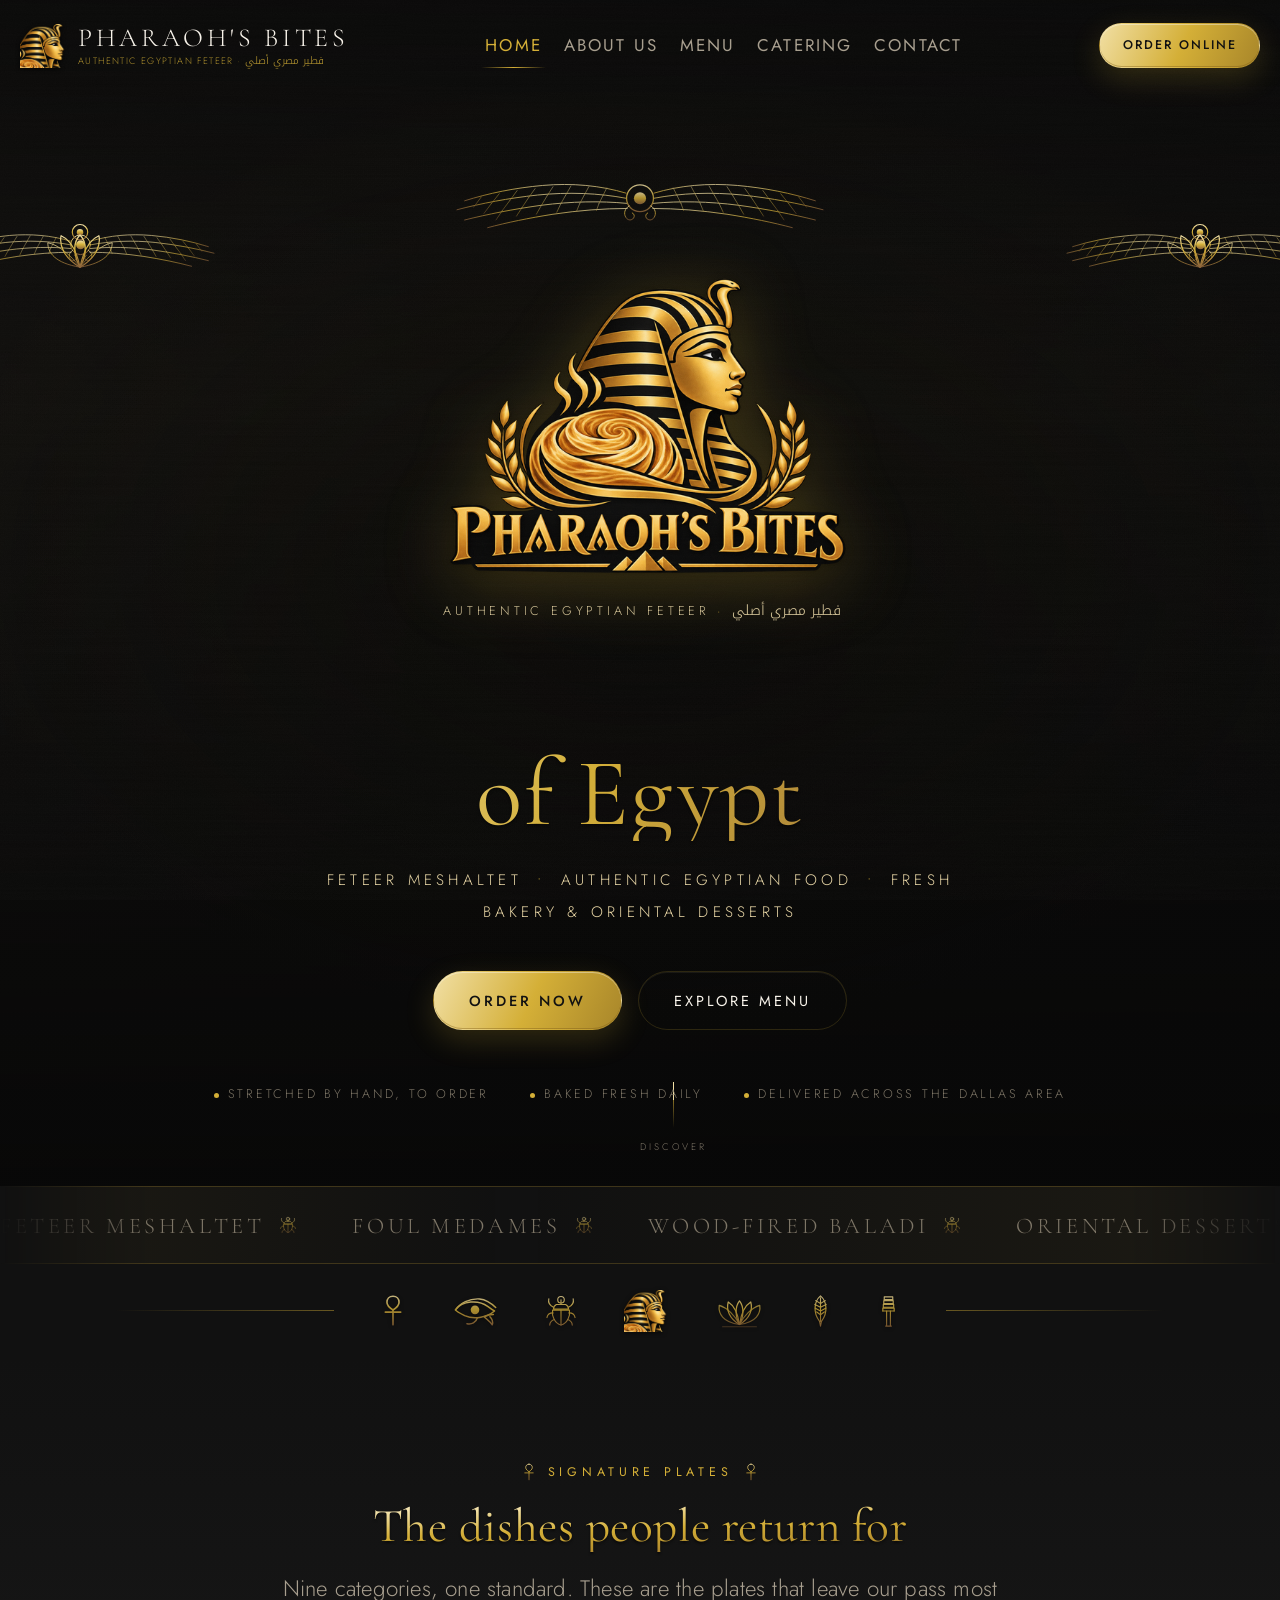
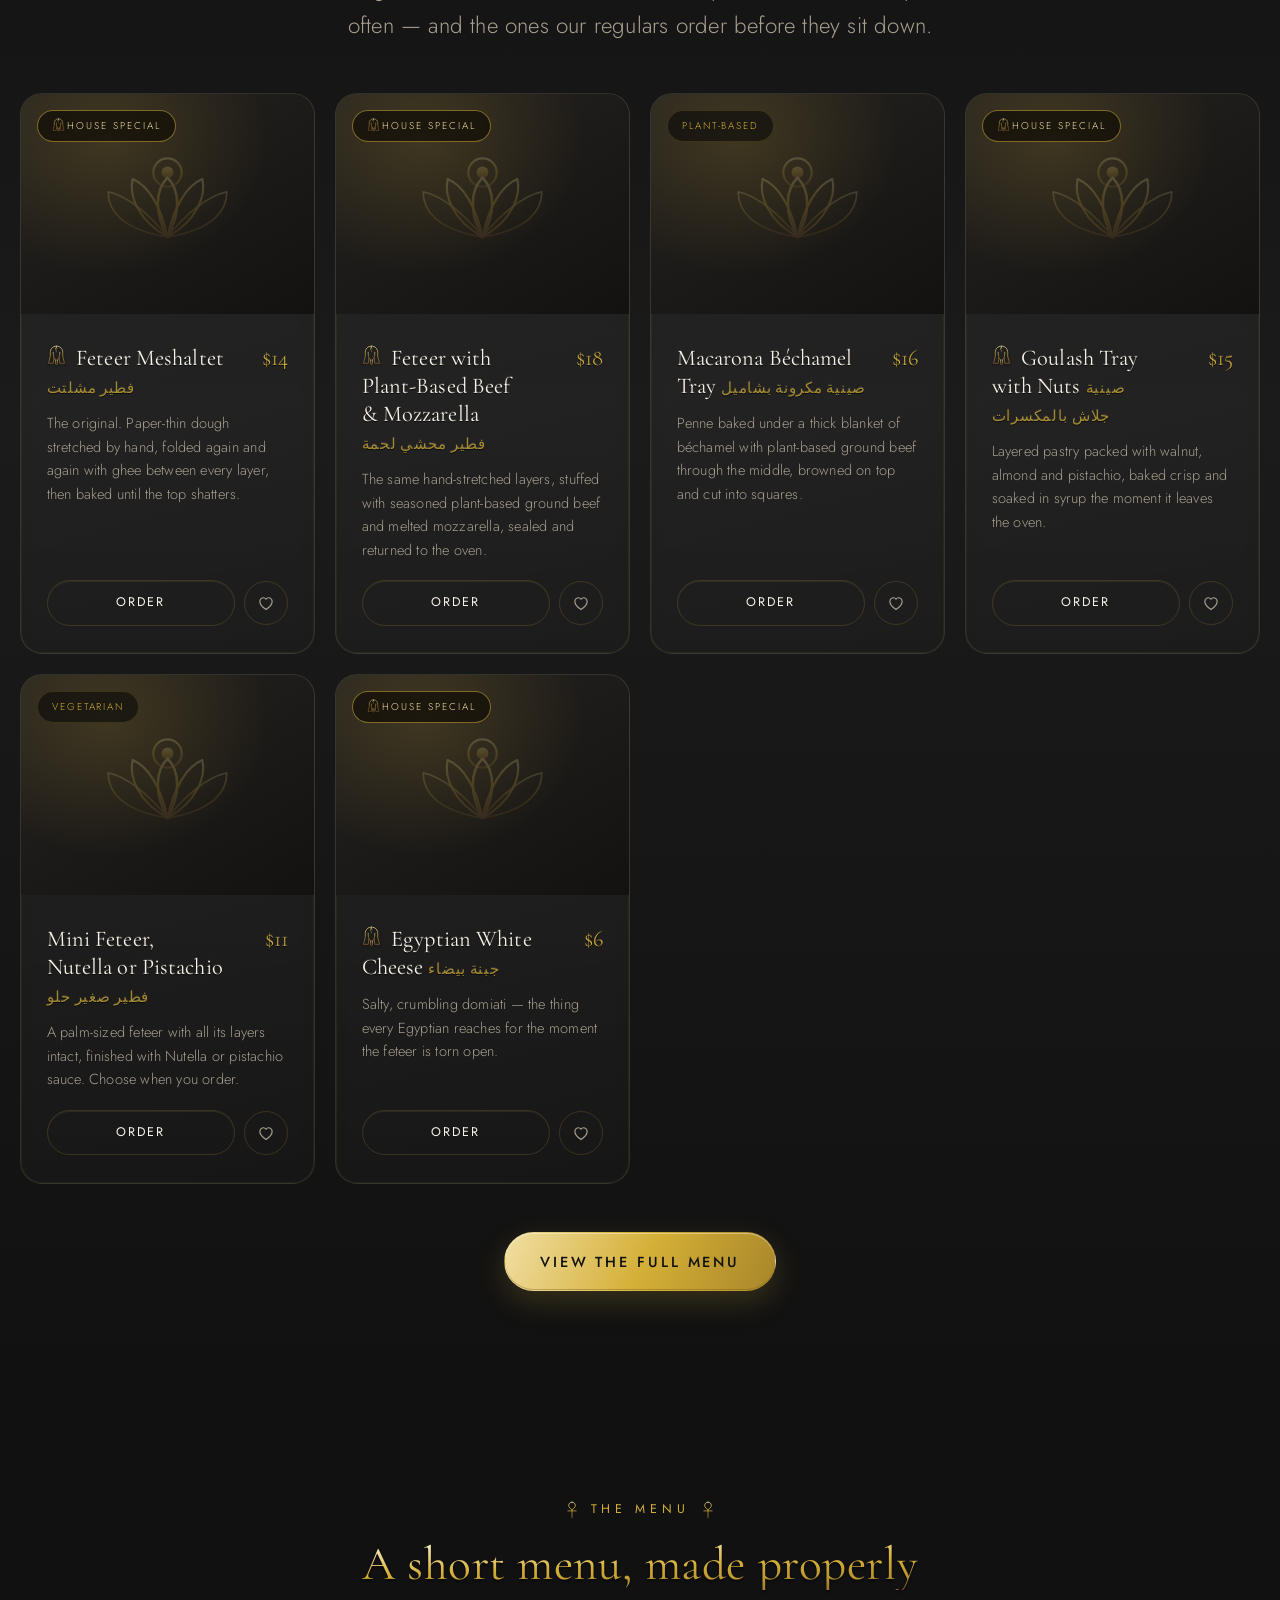
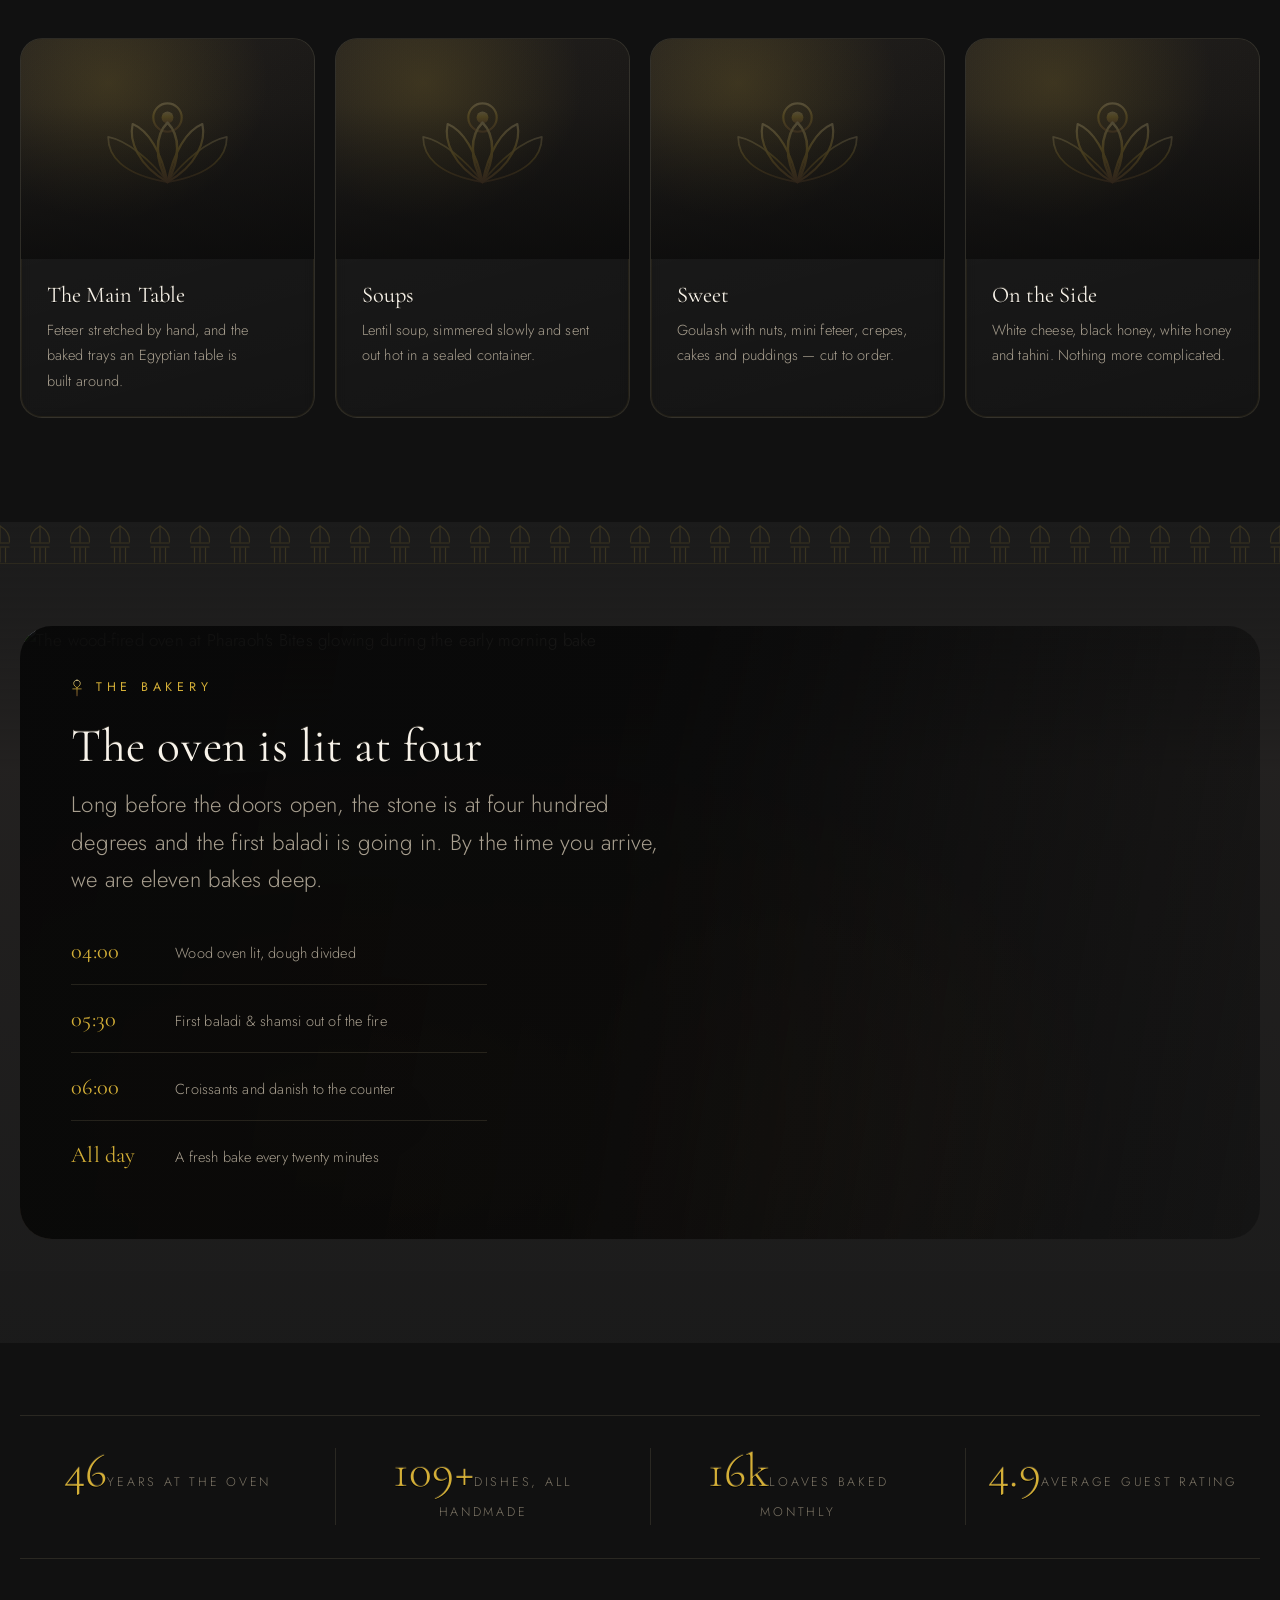
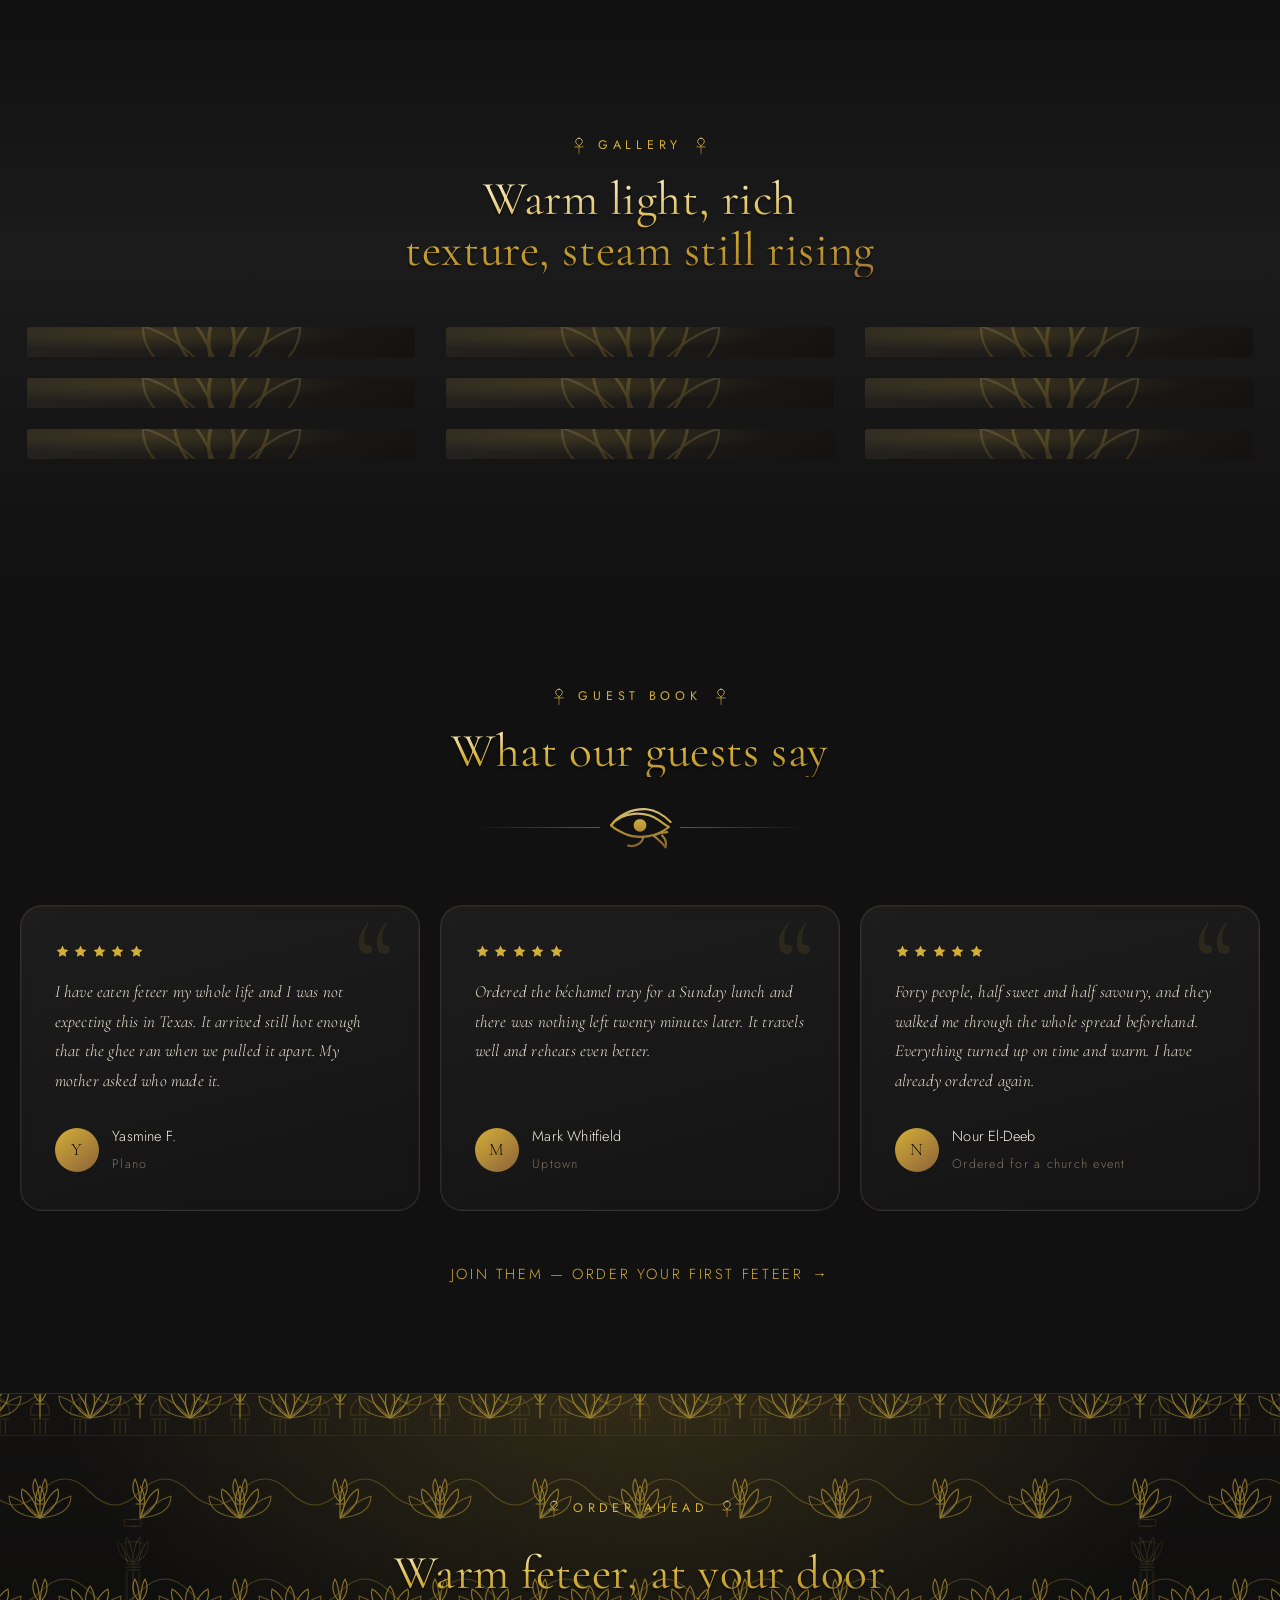
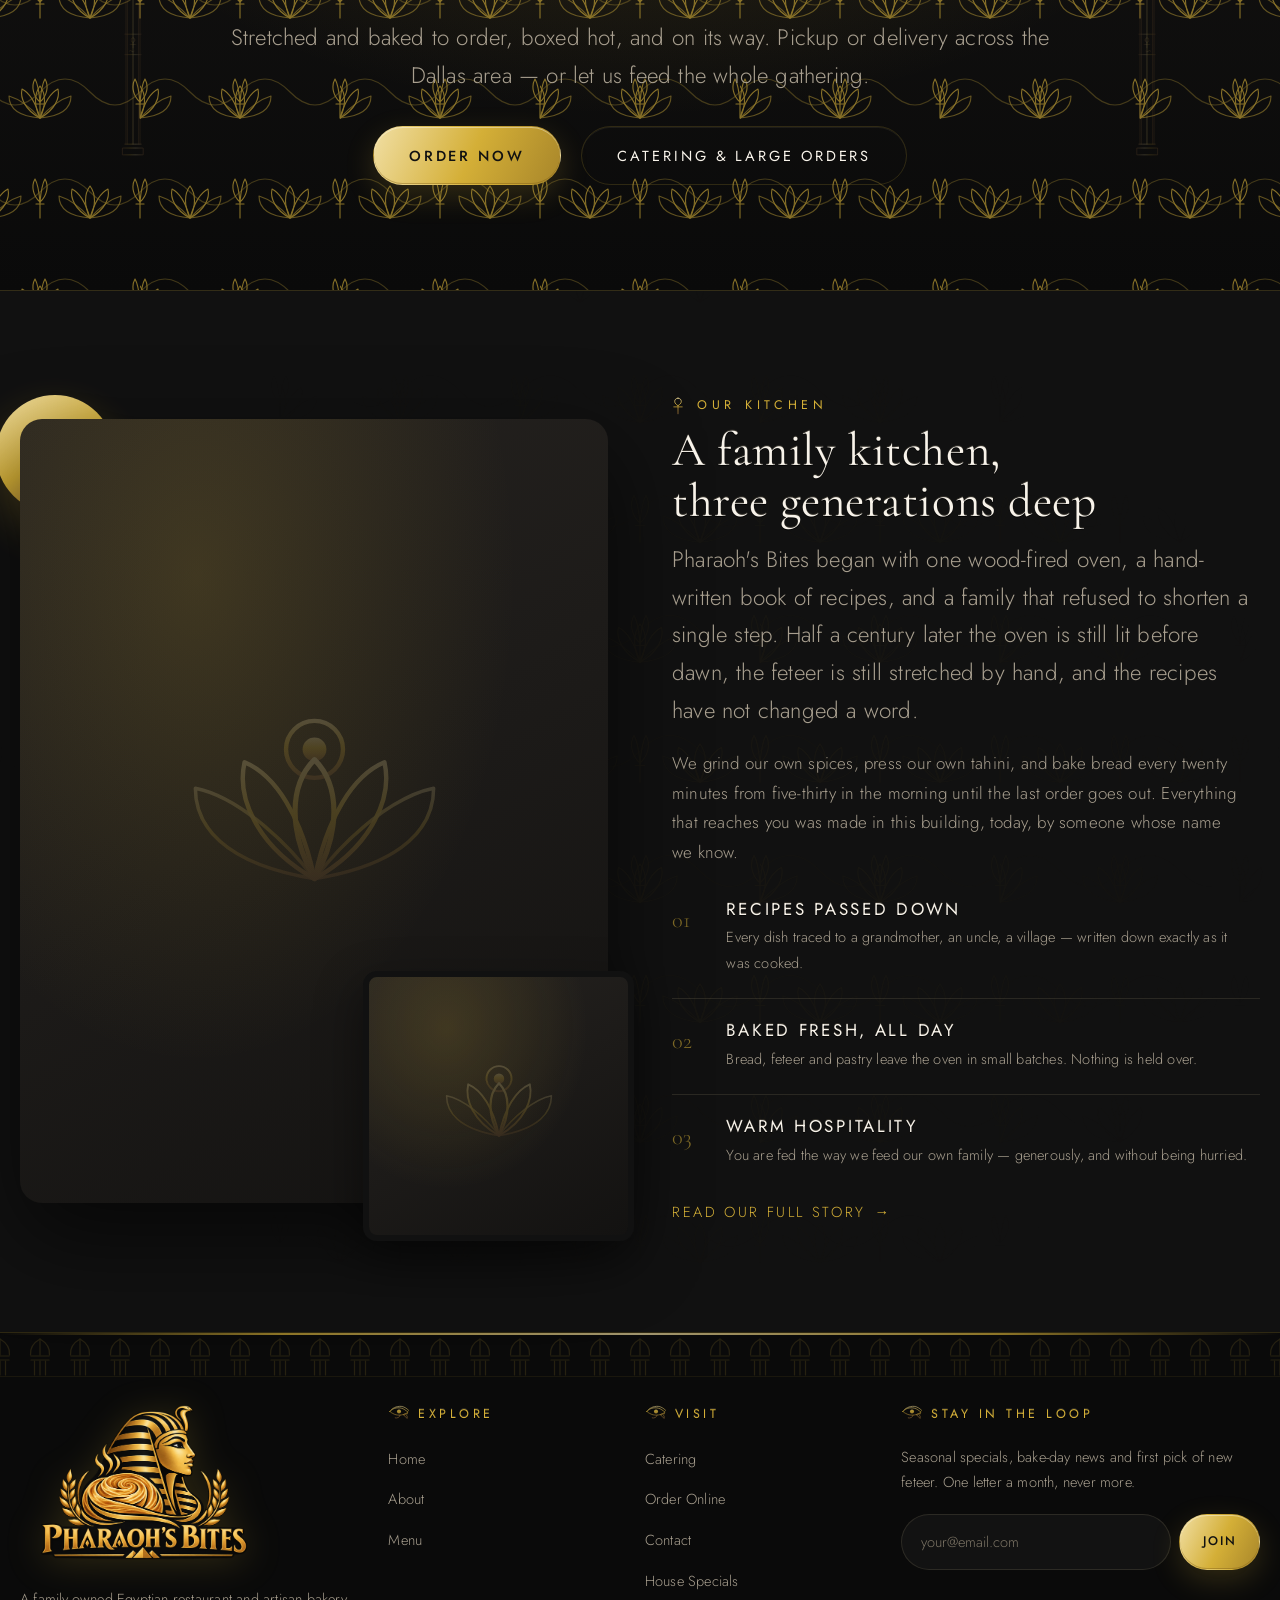
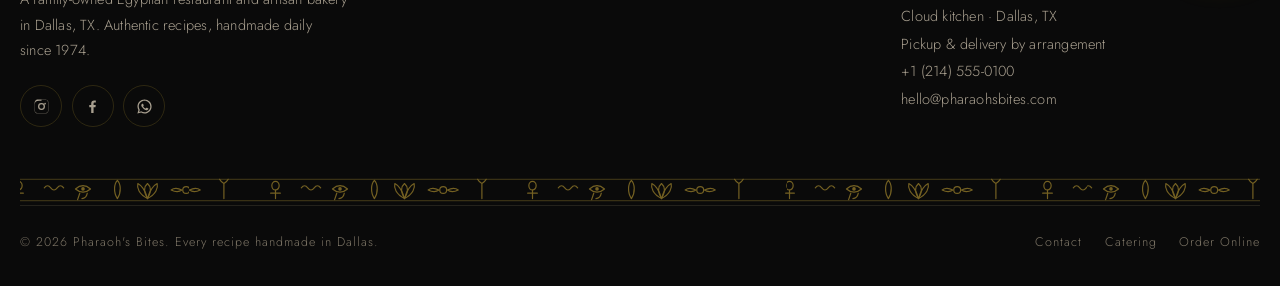
==== commit 27ad571a: "Connect checkout to the finance dashboard's create-order function Co-Authored-By: Claude Opus 5 <nor" ====
--- a/index.html
+++ b/index.html
@@ -33,9 +33,9 @@
 <link rel="preconnect" href="https://fonts.gstatic.com" crossorigin>
 <link rel="preconnect" href="https://images.unsplash.com" crossorigin>
 <link rel="stylesheet" href="https://fonts.googleapis.com/css2?family=Cormorant+Garamond:ital,wght@0,300;0,400;0,500;1,300;1,400&family=Jost:wght@200;300;400;500&family=Noto+Kufi+Arabic:wght@400;600;700&display=swap">
-<link rel="stylesheet" href="assets/css/main.css?v=19">
-<link rel="stylesheet" href="assets/css/pages.css?v=19">
-<link rel="stylesheet" href="assets/css/pharaonic.css?v=19">
+<link rel="stylesheet" href="assets/css/main.css?v=21">
+<link rel="stylesheet" href="assets/css/pages.css?v=21">
+<link rel="stylesheet" href="assets/css/pharaonic.css?v=21">
 
 <script type="application/ld+json">
 {
@@ -430,8 +430,8 @@
   </div>
 </footer>
 
-<script src="assets/js/config.js?v=19"></script>
-<script src="assets/js/data.js?v=19"></script>
-<script src="assets/js/main.js?v=19" defer></script>
+<script src="assets/js/config.js?v=21"></script>
+<script src="assets/js/data.js?v=21"></script>
+<script src="assets/js/main.js?v=21" defer></script>
 </body>
 </html>
--- a/assets/css/pages.css
+++ b/assets/css/pages.css
@@ -841,6 +841,20 @@
 .btn--whatsapp svg { width: 1.5em; height: 1.5em; flex: none; }
 .btn--whatsapp:hover:not(:disabled), .btn--whatsapp:focus-visible { background: #1ebe5a; border-color: #1ebe5a; color: #fff; transform: translateY(-1px); }
 .btn--whatsapp:disabled { opacity: .45; cursor: not-allowed; box-shadow: none; transform: none; }
+.btn--whatsapp.is-busy { opacity: .85; cursor: progress; }
+.btn--whatsapp.is-busy svg { animation: spin 1.1s linear infinite; }
+@keyframes spin { to { transform: rotate(360deg); } }
+.checkout-error {
+  margin-top: .9rem;
+  padding: .85rem 1rem;
+  border: 1px solid rgba(224, 138, 130, .5);
+  border-radius: var(--r-md);
+  background: rgba(198, 64, 64, .12);
+  font-size: var(--step--2);
+  line-height: 1.5;
+  color: #f3c5c0;
+}
+.checkout-error[hidden] { display: none; }
 @media (max-width: 980px) {
   .basket { position: static; }
 }
